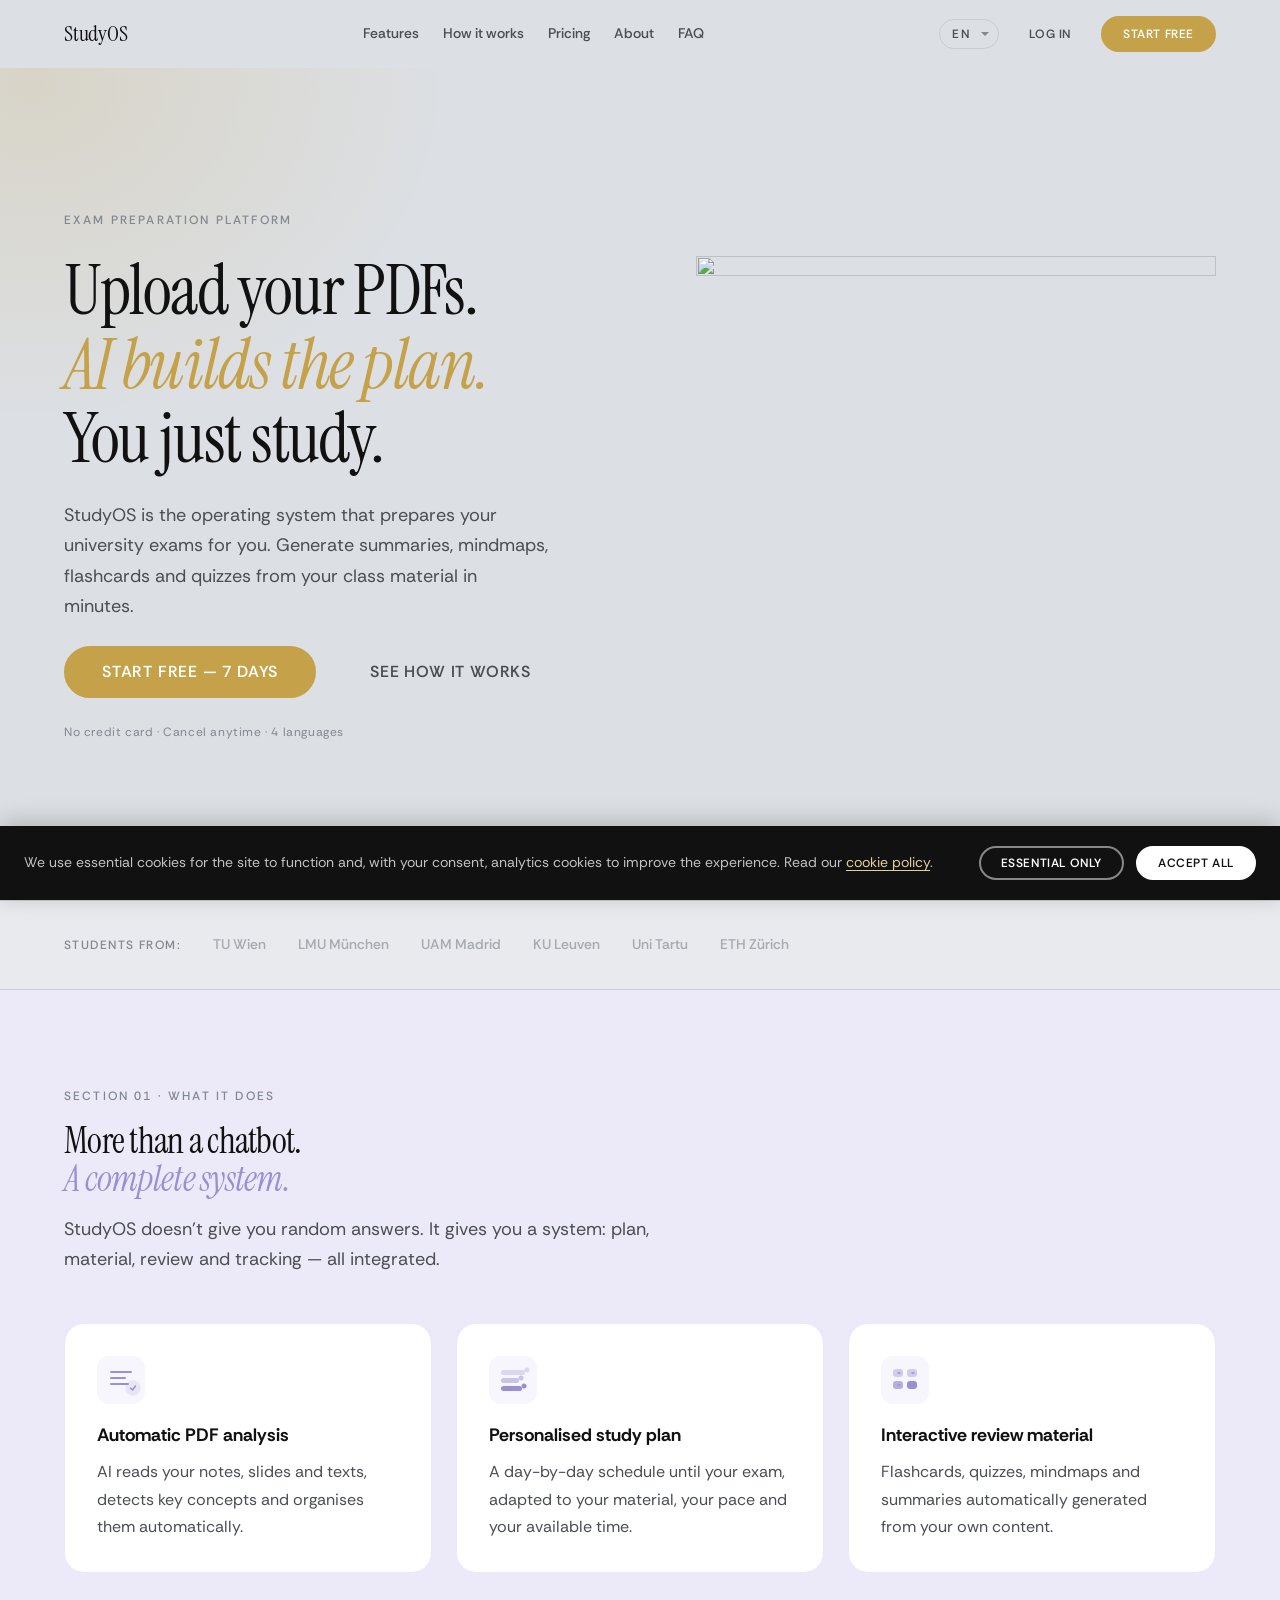
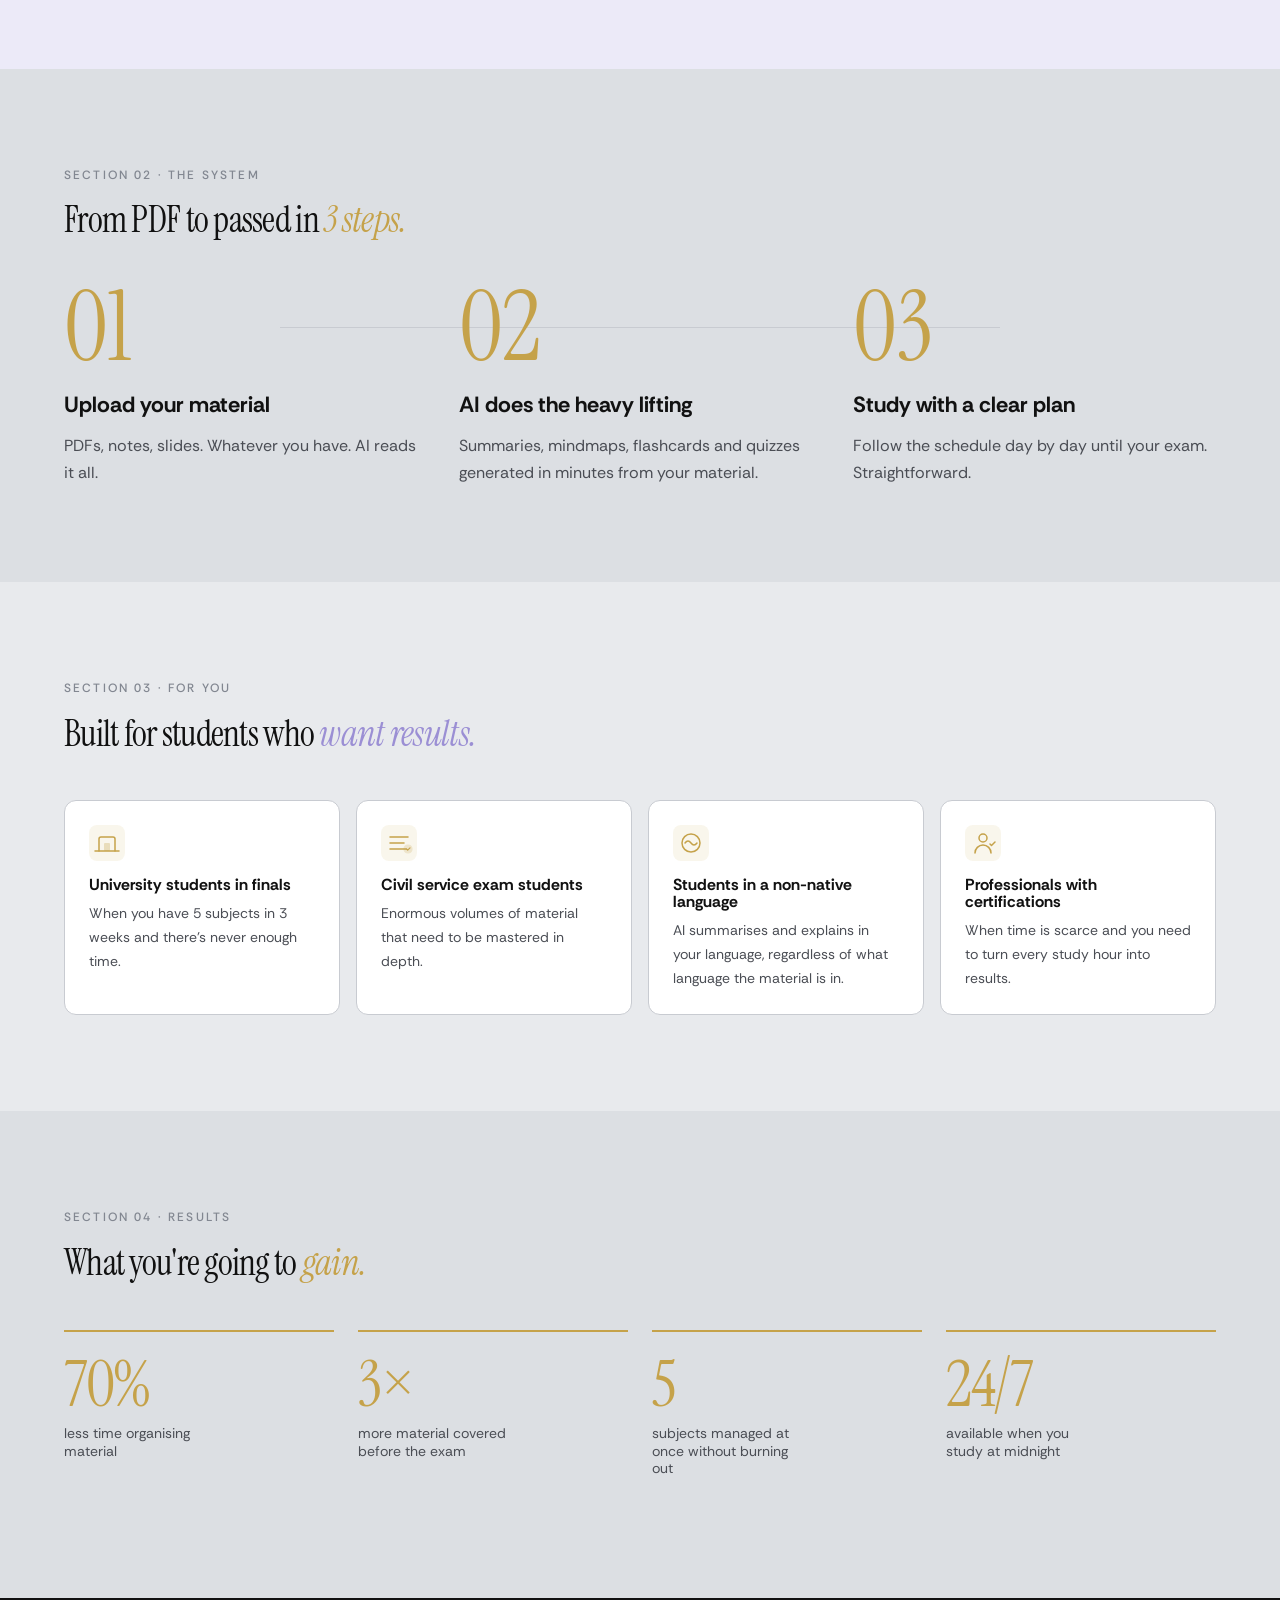
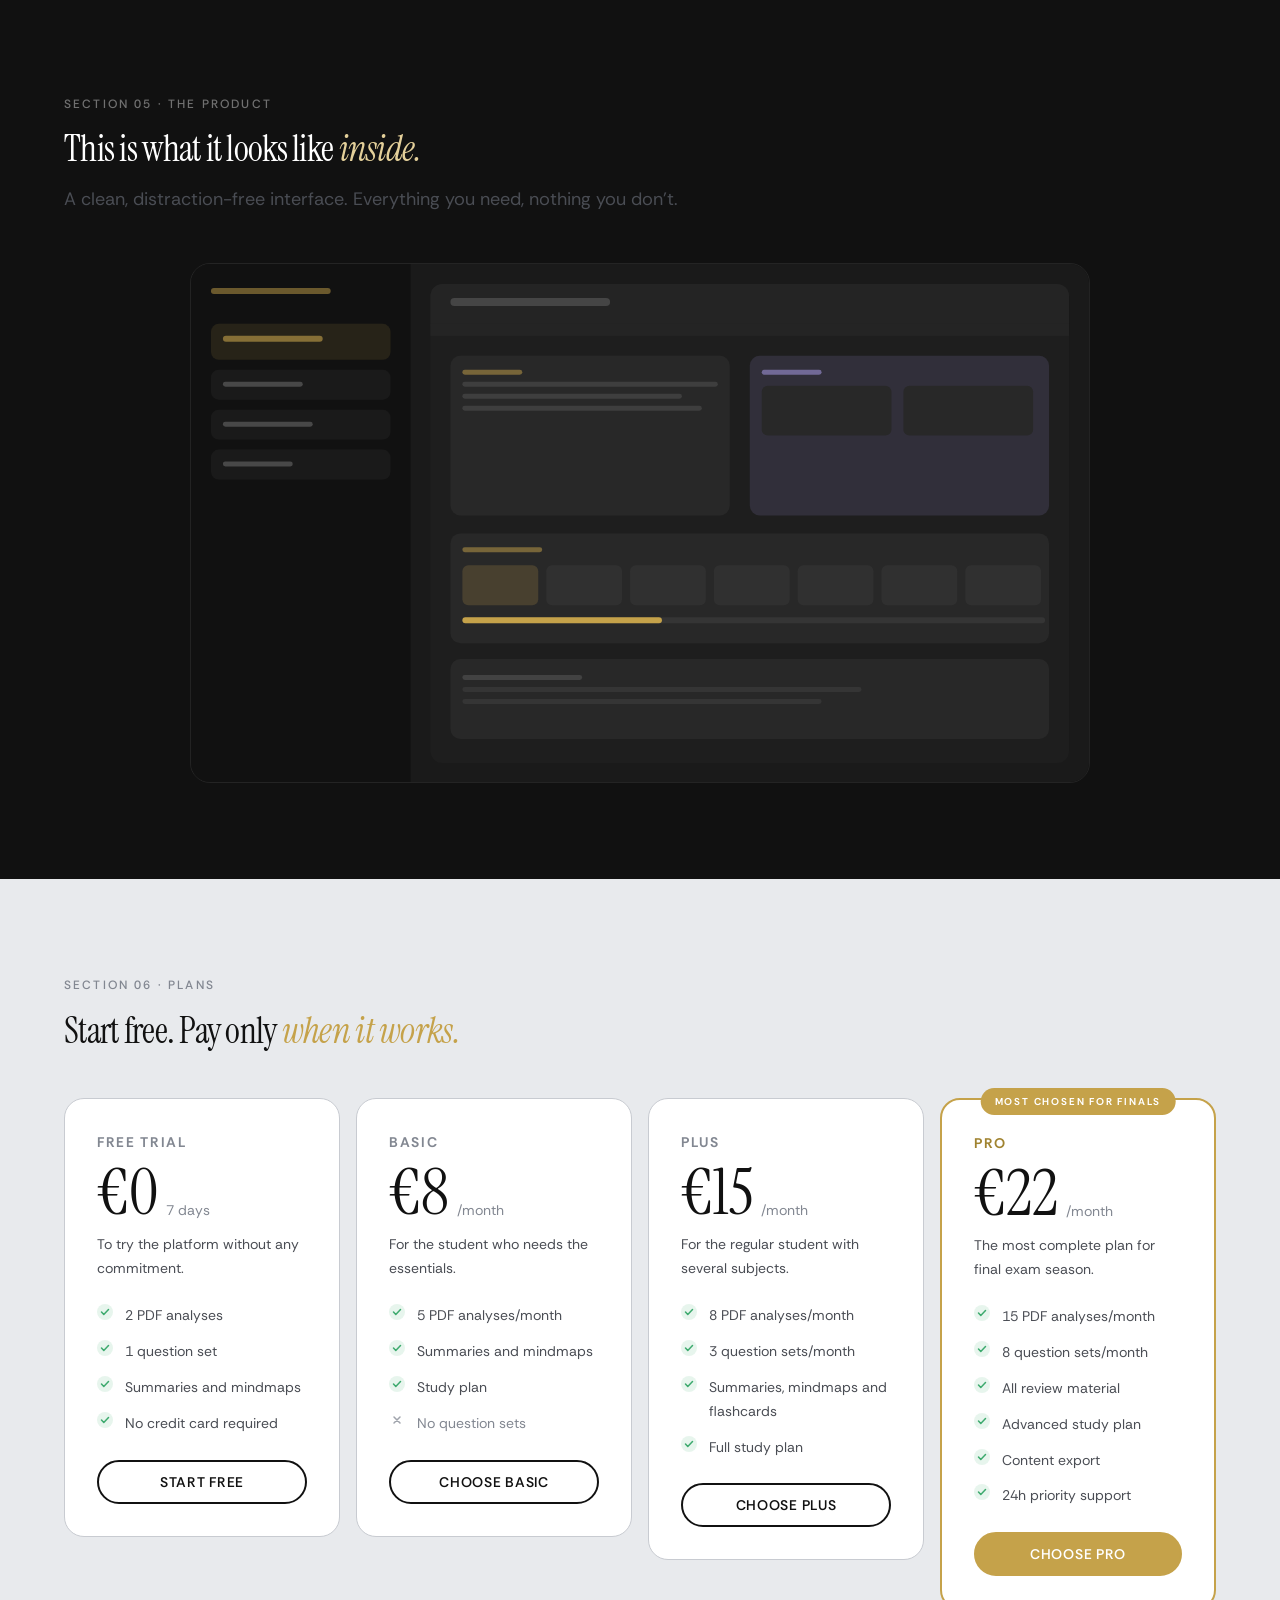
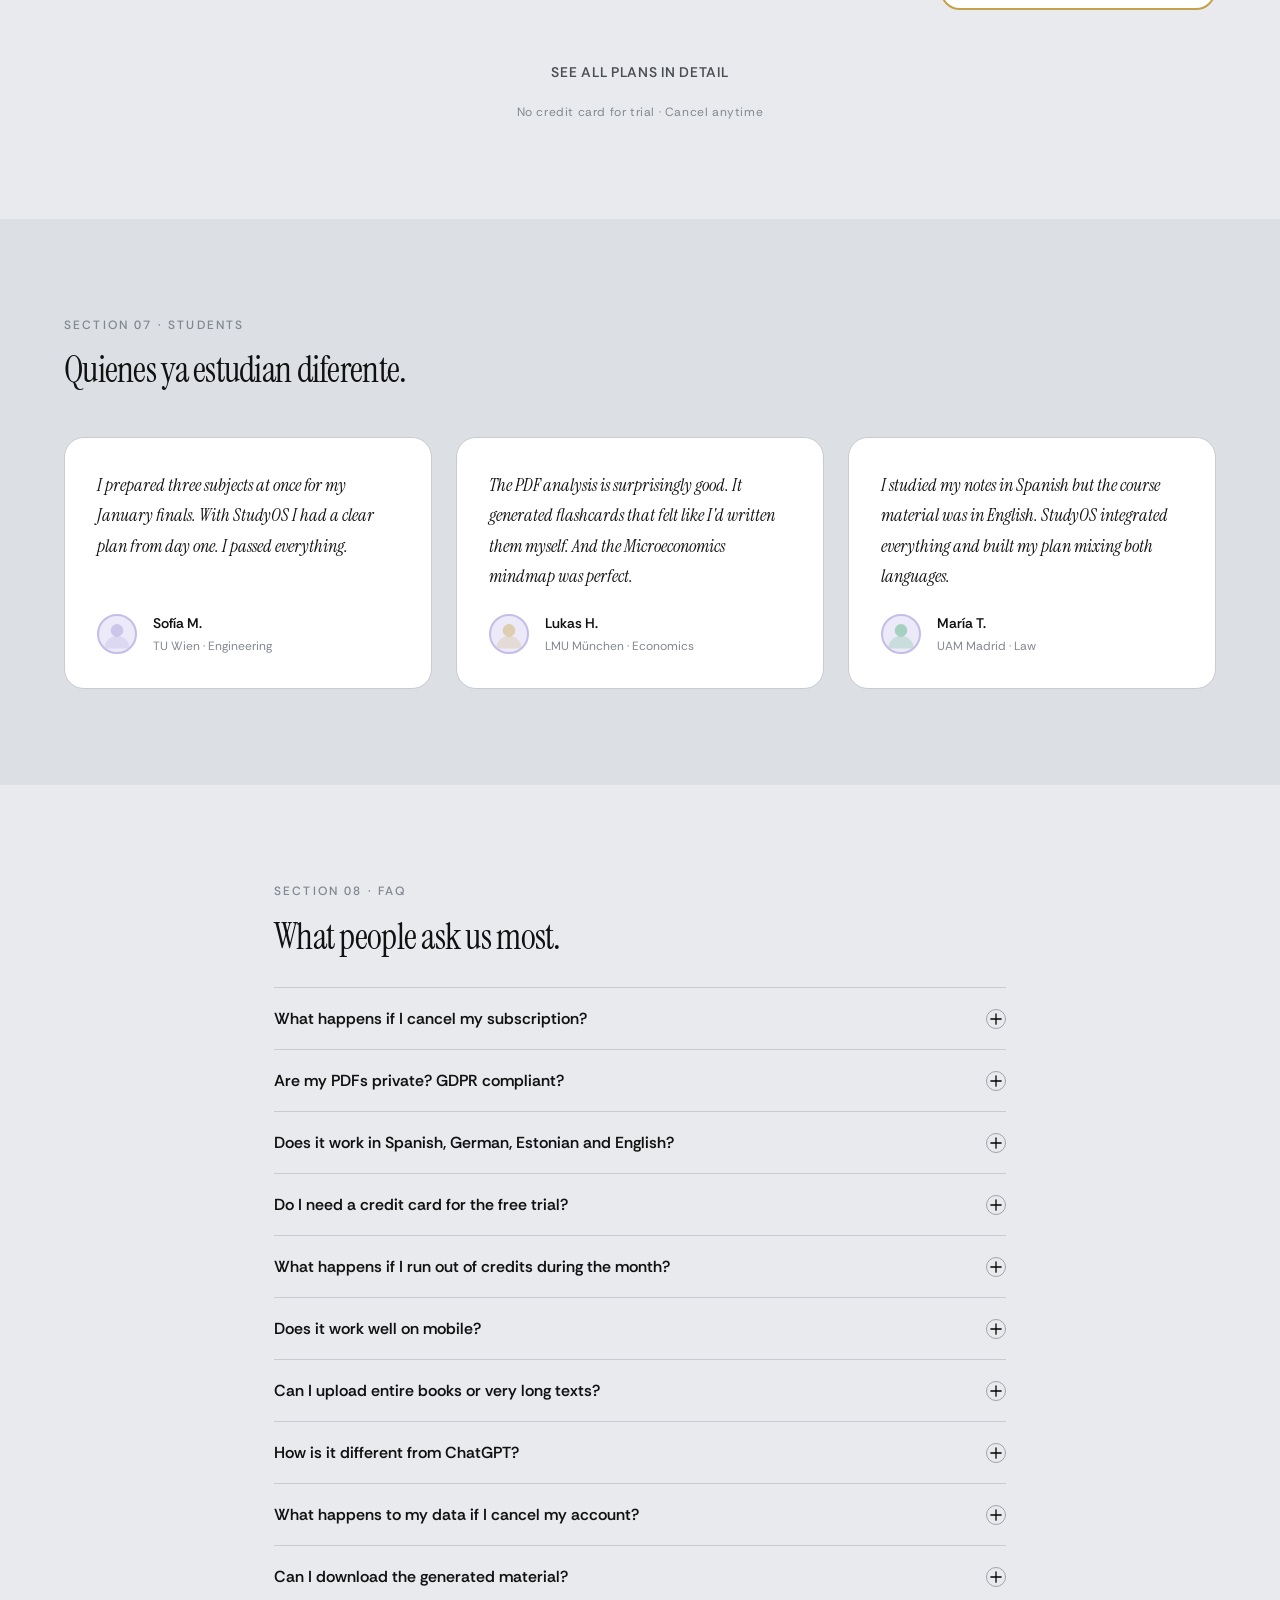
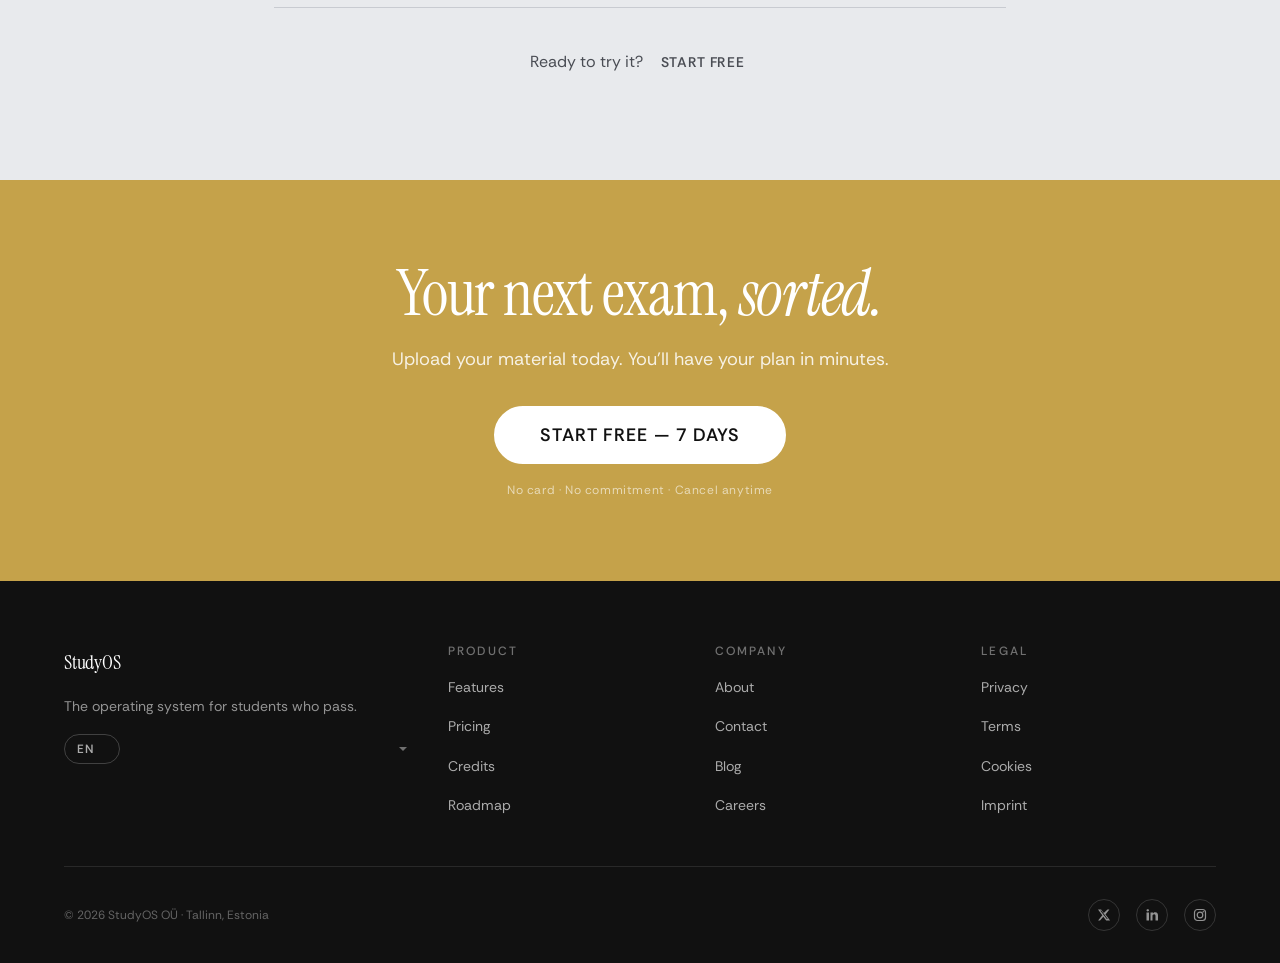
==== index.html @ 8a38c6ed "Initial commit: complete StudyOS landing page Full static landing page with 9 HTML pages, CSS design" ====
<!DOCTYPE html>
<html lang="es">
<head>
  <meta charset="UTF-8">
  <meta name="viewport" content="width=device-width, initial-scale=1.0">
  <title>StudyOS — Tu sistema operativo de estudio</title>
  <meta name="description" content="Subí tus PDFs. La IA arma el plan de estudio. Vos solo estudiás. Preparación de exámenes universitarios con inteligencia artificial.">

  <!-- Open Graph -->
  <meta property="og:type" content="website">
  <meta property="og:title" content="StudyOS — Tu sistema operativo de estudio">
  <meta property="og:description" content="Subí tus PDFs. La IA arma el plan de estudio. Vos solo estudiás.">
  <meta property="og:url" content="https://studyos.app">
  <meta property="og:image" content="https://studyos.app/assets/img/og-home.jpg">

  <!-- Twitter Card -->
  <meta name="twitter:card" content="summary_large_image">
  <meta name="twitter:title" content="StudyOS — Tu sistema operativo de estudio">
  <meta name="twitter:description" content="Subí tus PDFs. La IA arma el plan. Vos solo estudiás.">

  <!-- hreflang -->
  <link rel="alternate" hreflang="es" href="https://studyos.app/">
  <link rel="alternate" hreflang="en" href="https://studyos.app/?lang=en">
  <link rel="alternate" hreflang="de" href="https://studyos.app/?lang=de">
  <link rel="alternate" hreflang="et" href="https://studyos.app/?lang=et">
  <link rel="alternate" hreflang="x-default" href="https://studyos.app/">

  <!-- Favicon -->
  <link rel="icon" type="image/svg+xml" href="/assets/img/favicon.svg">

  <!-- Fonts -->
  <link rel="preconnect" href="https://fonts.googleapis.com">
  <link rel="preconnect" href="https://fonts.gstatic.com" crossorigin>
  <link href="https://fonts.googleapis.com/css2?family=Rethink+Sans:wght@400;500;600;700;800&family=Instrument+Serif:ital,wght@0,400;1,400&display=swap" rel="stylesheet">

  <!-- CSS -->
  <link rel="stylesheet" href="css/tokens.css">
  <link rel="stylesheet" href="css/base.css">
  <link rel="stylesheet" href="css/layout.css">
  <link rel="stylesheet" href="css/components.css">
  <link rel="stylesheet" href="css/sections.css">
  <link rel="stylesheet" href="css/responsive.css">

  <script>window.__STUDYOS_PAGE__ = 'home';</script>
</head>
<body>

<!-- ─── HEADER ──────────────────────────────────────────────── -->
<header class="site-header" role="banner">
  <div class="container">
    <a href="/" class="site-logo" aria-label="StudyOS — Inicio">StudyOS</a>

    <nav class="nav-links" aria-label="Navegación principal">
      <a href="#features"   data-i18n="nav.features">Características</a>
      <a href="#how-it-works" data-i18n="nav.how">Cómo funciona</a>
      <a href="pricing.html" data-i18n="nav.pricing">Precios</a>
      <a href="about.html"  data-i18n="nav.about">Sobre nosotros</a>
      <a href="#faq"        data-i18n="nav.faq">Preguntas</a>
    </nav>

    <div class="nav-actions">
      <div class="lang-selector">
        <select data-lang-selector aria-label="Seleccionar idioma">
          <option value="es">ES</option>
          <option value="en">EN</option>
          <option value="de">DE</option>
          <option value="et">ET</option>
        </select>
      </div>
      <a href="/login" class="btn btn-nav-ghost" data-i18n="nav.login">Iniciar sesión</a>
      <a href="pricing.html#trial" class="btn btn-nav" data-i18n="nav.cta" data-cta-location="nav">Empezar gratis</a>
    </div>

    <button class="nav-hamburger" aria-label="Abrir menú" aria-expanded="false" aria-controls="nav-drawer">
      <span></span><span></span><span></span>
    </button>
  </div>
</header>

<!-- Mobile drawer -->
<div class="nav-drawer" id="nav-drawer" role="dialog" aria-label="Menú de navegación" aria-modal="true">
  <div class="nav-drawer__backdrop"></div>
  <div class="nav-drawer__panel">
    <button class="nav-drawer__close btn" aria-label="Cerrar menú">
      <img src="assets/icons/close.svg" width="16" height="16" alt="">
    </button>
    <nav class="nav-drawer__links">
      <a href="#features"    data-i18n="nav.features">Características</a>
      <a href="#how-it-works" data-i18n="nav.how">Cómo funciona</a>
      <a href="pricing.html" data-i18n="nav.pricing">Precios</a>
      <a href="credits.html" data-i18n="nav.credits">Créditos</a>
      <a href="about.html"   data-i18n="nav.about">Sobre nosotros</a>
      <a href="#faq"         data-i18n="nav.faq">Preguntas</a>
    </nav>
    <div style="display:flex;flex-direction:column;gap:var(--sp-3)">
      <a href="/login" class="btn btn-secondary" data-i18n="nav.login">Iniciar sesión</a>
      <a href="pricing.html#trial" class="btn btn-primary" data-i18n="nav.cta">Empezar gratis</a>
    </div>
    <div class="lang-selector" style="align-self:flex-start">
      <select data-lang-selector aria-label="Seleccionar idioma">
        <option value="es">ES</option>
        <option value="en">EN</option>
        <option value="de">DE</option>
        <option value="et">ET</option>
      </select>
    </div>
  </div>
</div>

<main>

<!-- ─── HERO ─────────────────────────────────────────────────── -->
<section class="hero" aria-labelledby="hero-title">
  <div class="container">
    <div class="hero__content">
      <p class="hero__label label" data-i18n="hero.tagline">PLATAFORMA DE PREPARACIÓN DE EXÁMENES</p>

      <h1 class="hero__title" id="hero-title">
        <span data-i18n="hero.title_1">Subí tus PDFs.</span><br>
        <em data-i18n="hero.title_2_em">La IA arma el plan.</em><br>
        <span data-i18n="hero.title_3">Vos solo estudiás.</span>
      </h1>

      <p class="hero__subtitle" data-i18n="hero.subtitle">
        StudyOS es el sistema operativo que prepara tus exámenes universitarios por vos. Generá resúmenes, mindmaps, flashcards y quizzes desde tu material de clase en minutos.
      </p>

      <div class="hero__actions">
        <a href="pricing.html#trial"
           class="btn btn-primary btn-lg"
           data-i18n="hero.cta_primary"
           data-cta-location="hero"
           data-track="cta_click"
           data-track-props='{"location":"hero_primary"}'>
          Empezar gratis — 7 días
        </a>
        <a href="#how-it-works" class="btn btn-ghost btn-lg" data-i18n="hero.cta_secondary">
          Ver cómo funciona &rarr;
        </a>
      </div>

      <p class="hero__trust trust-text" data-i18n="hero.trust">
        Sin tarjeta de crédito · Cancelás cuando querés · 4 idiomas
      </p>
    </div>

    <div class="hero__illustration" aria-hidden="true">
      <img src="assets/img/hero-illustration.svg" alt="" width="520" height="440" loading="eager">
    </div>
  </div>
</section>

<!-- ─── TRUST BAR ─────────────────────────────────────────────── -->
<div class="trust-bar" aria-label="Universidades con estudiantes en StudyOS">
  <div class="container">
    <span class="trust-bar__label label" data-i18n="trust_bar.label">Estudiantes de:</span>
    <div class="trust-bar__unis">
      <span class="trust-bar__uni">TU Wien</span>
      <span class="trust-bar__uni">LMU München</span>
      <span class="trust-bar__uni">UAM Madrid</span>
      <span class="trust-bar__uni">KU Leuven</span>
      <span class="trust-bar__uni">Uni Tartu</span>
      <span class="trust-bar__uni">ETH Zürich</span>
    </div>
  </div>
</div>

<!-- ─── SECCIÓN 01: FEATURES ──────────────────────────────────── -->
<section class="features-section" id="features" aria-labelledby="features-title">
  <div class="container">
    <div class="section-header">
      <span class="label" data-i18n="features.label">SECCIÓN 01 · QUÉ HACE</span>
      <h2 id="features-title">
        <span data-i18n="features.title">Más que un chatbot.</span><br>
        <em class="font-serif-i" data-i18n="features.title_em">Un sistema completo.</em>
      </h2>
      <p data-i18n="features.subtitle">StudyOS no te da respuestas sueltas. Te da un sistema: plan, material, repaso y seguimiento — todo integrado.</p>
    </div>

    <div class="features-grid">
      <!-- Feature 1 -->
      <div class="feature-card">
        <svg class="feature-card__icon" viewBox="0 0 48 48" fill="none" xmlns="http://www.w3.org/2000/svg" aria-hidden="true">
          <rect width="48" height="48" rx="12" fill="currentColor" opacity="0.08"/>
          <path d="M14 16H34M14 22H28M14 28H31" stroke="currentColor" stroke-width="2" stroke-linecap="round"/>
          <circle cx="36" cy="32" r="7" fill="currentColor" opacity="0.15" stroke="currentColor" stroke-width="1.5"/>
          <path d="M33.5 32L35.5 34L38.5 30" stroke="currentColor" stroke-width="1.5" stroke-linecap="round" stroke-linejoin="round"/>
        </svg>
        <h3 class="feature-card__title" data-i18n="features.f1_title">Análisis automático de PDFs</h3>
        <p data-i18n="features.f1_desc">La IA lee tus apuntes, slides y textos, detecta los conceptos clave y los organiza automáticamente.</p>
      </div>

      <!-- Feature 2 -->
      <div class="feature-card">
        <svg class="feature-card__icon" viewBox="0 0 48 48" fill="none" xmlns="http://www.w3.org/2000/svg" aria-hidden="true">
          <rect width="48" height="48" rx="12" fill="currentColor" opacity="0.08"/>
          <rect x="12" y="14" width="24" height="5" rx="2.5" fill="currentColor" opacity="0.3"/>
          <rect x="12" y="22" width="18" height="5" rx="2.5" fill="currentColor" opacity="0.5"/>
          <rect x="12" y="30" width="21" height="5" rx="2.5" fill="currentColor"/>
          <circle cx="38" cy="14" r="2.5" fill="currentColor" opacity="0.3"/>
          <circle cx="32" cy="22" r="2.5" fill="currentColor" opacity="0.5"/>
          <circle cx="35" cy="30" r="2.5" fill="currentColor"/>
        </svg>
        <h3 class="feature-card__title" data-i18n="features.f2_title">Plan de estudio personalizado</h3>
        <p data-i18n="features.f2_desc">Cronograma día a día hasta el examen, adaptado a tu material, tu ritmo y el tiempo disponible.</p>
      </div>

      <!-- Feature 3 -->
      <div class="feature-card">
        <svg class="feature-card__icon" viewBox="0 0 48 48" fill="none" xmlns="http://www.w3.org/2000/svg" aria-hidden="true">
          <rect width="48" height="48" rx="12" fill="currentColor" opacity="0.08"/>
          <rect x="12" y="13" width="10" height="8" rx="3" fill="currentColor" opacity="0.4"/>
          <rect x="26" y="13" width="10" height="8" rx="3" fill="currentColor" opacity="0.4"/>
          <rect x="12" y="25" width="10" height="8" rx="3" fill="currentColor" opacity="0.7"/>
          <rect x="26" y="25" width="10" height="8" rx="3" fill="currentColor"/>
          <path d="M17 17h2M31 17h2M17 29h2M31 29h2" stroke="currentColor" stroke-width="1.5" stroke-linecap="round"/>
        </svg>
        <h3 class="feature-card__title" data-i18n="features.f3_title">Material de repaso interactivo</h3>
        <p data-i18n="features.f3_desc">Flashcards, quizzes, mindmaps y resúmenes generados automáticamente desde tu propio contenido.</p>
      </div>
    </div>
  </div>
</section>

<!-- ─── SECCIÓN 02: HOW IT WORKS ──────────────────────────────── -->
<section class="how-section" id="how-it-works" aria-labelledby="how-title">
  <div class="container">
    <div class="section-header">
      <span class="label" data-i18n="how.label">SECCIÓN 02 · EL SISTEMA</span>
      <h2 id="how-title">
        <span data-i18n="how.title">De PDF a aprobado en</span>
        <em class="font-serif-i" data-i18n="how.title_em"> 3 pasos.</em>
      </h2>
    </div>

    <div class="how-grid">
      <div class="how-step">
        <span class="how-step__number" aria-hidden="true" data-i18n="how.step1_number">01</span>
        <h3 class="how-step__title" data-i18n="how.step1_title">Subí tu material</h3>
        <p data-i18n="how.step1_desc">PDFs, apuntes, slides. Cualquier cosa que tengas. La IA lee todo.</p>
      </div>
      <div class="how-step">
        <span class="how-step__number" aria-hidden="true" data-i18n="how.step2_number">02</span>
        <h3 class="how-step__title" data-i18n="how.step2_title">La IA hace el trabajo pesado</h3>
        <p data-i18n="how.step2_desc">Resúmenes, mindmaps, flashcards y quizzes generados en minutos desde tu material.</p>
      </div>
      <div class="how-step">
        <span class="how-step__number" aria-hidden="true" data-i18n="how.step3_number">03</span>
        <h3 class="how-step__title" data-i18n="how.step3_title">Estudiá con un plan claro</h3>
        <p data-i18n="how.step3_desc">Seguí el cronograma día a día hasta tu examen. Sin vueltas.</p>
      </div>
    </div>
  </div>
</section>

<!-- ─── SECCIÓN 03: PARA QUIÉN ────────────────────────────────── -->
<section class="forwho-section" aria-labelledby="forwho-title">
  <div class="container">
    <div class="section-header">
      <span class="label" data-i18n="forwho.label">SECCIÓN 03 · PARA VOS</span>
      <h2 id="forwho-title">
        <span data-i18n="forwho.title">Pensado para estudiantes que</span>
        <em class="font-serif-i" data-i18n="forwho.title_em"> quieren resultados.</em>
      </h2>
    </div>

    <div class="forwho-grid">
      <div class="forwho-card">
        <svg class="forwho-card__icon" viewBox="0 0 36 36" fill="none" aria-hidden="true">
          <rect width="36" height="36" rx="8" fill="#C5A24A" opacity="0.1"/>
          <path d="M10 26V14a2 2 0 012-2h12a2 2 0 012 2v12" stroke="#C5A24A" stroke-width="1.5" stroke-linecap="round"/>
          <path d="M6 26h24" stroke="#C5A24A" stroke-width="1.5" stroke-linecap="round"/>
          <rect x="15" y="18" width="6" height="8" rx="1" fill="#C5A24A" opacity="0.3"/>
        </svg>
        <h3 class="forwho-card__title" data-i18n="forwho.p1_title">Universitarios en finales</h3>
        <p data-i18n="forwho.p1_desc">Cuando son 5 materias en 3 semanas y el tiempo no alcanza para nada.</p>
      </div>
      <div class="forwho-card">
        <svg class="forwho-card__icon" viewBox="0 0 36 36" fill="none" aria-hidden="true">
          <rect width="36" height="36" rx="8" fill="#C5A24A" opacity="0.1"/>
          <path d="M9 12h18M9 18h14M9 24h16" stroke="#C5A24A" stroke-width="1.5" stroke-linecap="round"/>
          <circle cx="27" cy="24" r="4" fill="#C5A24A" opacity="0.2" stroke="#C5A24A" stroke-width="1.2"/>
          <path d="M25.5 24l1.2 1.2 2.3-2.3" stroke="#C5A24A" stroke-width="1.2" stroke-linecap="round" stroke-linejoin="round"/>
        </svg>
        <h3 class="forwho-card__title" data-i18n="forwho.p2_title">Estudiantes de oposiciones</h3>
        <p data-i18n="forwho.p2_desc">Volúmenes enormes de material que hay que dominar en profundidad.</p>
      </div>
      <div class="forwho-card">
        <svg class="forwho-card__icon" viewBox="0 0 36 36" fill="none" aria-hidden="true">
          <rect width="36" height="36" rx="8" fill="#C5A24A" opacity="0.1"/>
          <circle cx="18" cy="18" r="9" stroke="#C5A24A" stroke-width="1.5"/>
          <path d="M12 18 Q15 14 18 18 Q21 22 24 18" stroke="#C5A24A" stroke-width="1.5" stroke-linecap="round" fill="none"/>
        </svg>
        <h3 class="forwho-card__title" data-i18n="forwho.p3_title">Estudiantes en idioma no nativo</h3>
        <p data-i18n="forwho.p3_desc">La IA resume y explica en tu idioma, sin importar en qué idioma está el material.</p>
      </div>
      <div class="forwho-card">
        <svg class="forwho-card__icon" viewBox="0 0 36 36" fill="none" aria-hidden="true">
          <rect width="36" height="36" rx="8" fill="#C5A24A" opacity="0.1"/>
          <circle cx="18" cy="13" r="4" stroke="#C5A24A" stroke-width="1.5"/>
          <path d="M10 28c0-4.4 3.6-8 8-8s8 3.6 8 8" stroke="#C5A24A" stroke-width="1.5" stroke-linecap="round"/>
          <path d="M25 19l1.5 1.5L30 17" stroke="#C5A24A" stroke-width="1.5" stroke-linecap="round" stroke-linejoin="round"/>
        </svg>
        <h3 class="forwho-card__title" data-i18n="forwho.p4_title">Profesionales con certificaciones</h3>
        <p data-i18n="forwho.p4_desc">Cuando el tiempo es escaso y necesitás convertir cada hora de estudio en resultado.</p>
      </div>
    </div>
  </div>
</section>

<!-- ─── SECCIÓN 04: OUTCOMES ──────────────────────────────────── -->
<section class="outcomes-section" aria-labelledby="outcomes-title">
  <div class="container">
    <div class="section-header">
      <span class="label" data-i18n="outcomes.label">SECCIÓN 04 · RESULTADOS</span>
      <h2 id="outcomes-title">
        <span data-i18n="outcomes.title">Lo que vas a</span>
        <em class="font-serif-i" data-i18n="outcomes.title_em"> ganar.</em>
      </h2>
    </div>

    <div class="outcomes-grid">
      <div class="outcome-item">
        <span class="outcome-number" data-i18n="outcomes.s1_num">70%</span>
        <p class="outcome-label" data-i18n="outcomes.s1_label">menos tiempo organizando material</p>
      </div>
      <div class="outcome-item">
        <span class="outcome-number" data-i18n="outcomes.s2_num">3×</span>
        <p class="outcome-label" data-i18n="outcomes.s2_label">más material cubierto antes del examen</p>
      </div>
      <div class="outcome-item">
        <span class="outcome-number" data-i18n="outcomes.s3_num">5</span>
        <p class="outcome-label" data-i18n="outcomes.s3_label">materias gestionadas a la vez sin colapsar</p>
      </div>
      <div class="outcome-item">
        <span class="outcome-number" data-i18n="outcomes.s4_num">24/7</span>
        <p class="outcome-label" data-i18n="outcomes.s4_label">disponible cuando estudiás de madrugada</p>
      </div>
    </div>
  </div>
</section>

<!-- ─── SECCIÓN 05: MOCKUP ────────────────────────────────────── -->
<section class="mockup-section" aria-labelledby="mockup-title">
  <div class="container">
    <div class="section-header">
      <span class="label" data-i18n="mockup.label">SECCIÓN 05 · EL PRODUCTO</span>
      <h2 id="mockup-title">
        <span data-i18n="mockup.title">Así se ve</span>
        <em data-i18n="mockup.title_em"> adentro.</em>
      </h2>
      <p data-i18n="mockup.subtitle">Una interfaz limpia y sin distracciones. Todo lo que necesitás, nada de lo que no.</p>
    </div>
    <div class="mockup-container" aria-hidden="true">
      <!-- Mockup app SVG inline simplificado -->
      <svg viewBox="0 0 900 520" fill="none" xmlns="http://www.w3.org/2000/svg">
        <rect width="900" height="520" fill="#1A1A1A"/>
        <!-- Sidebar -->
        <rect width="220" height="520" fill="#111111"/>
        <rect x="20" y="24" width="120" height="6" rx="3" fill="#C5A24A" opacity="0.5"/>
        <rect x="20" y="60" width="180" height="36" rx="8" fill="#C5A24A" opacity="0.12"/>
        <rect x="32" y="72" width="100" height="6" rx="3" fill="#C5A24A" opacity="0.6"/>
        <rect x="20" y="106" width="180" height="30" rx="8" fill="white" opacity="0.04"/>
        <rect x="32" y="118" width="80" height="5" rx="2.5" fill="white" opacity="0.2"/>
        <rect x="20" y="146" width="180" height="30" rx="8" fill="white" opacity="0.04"/>
        <rect x="32" y="158" width="90" height="5" rx="2.5" fill="white" opacity="0.2"/>
        <rect x="20" y="186" width="180" height="30" rx="8" fill="white" opacity="0.04"/>
        <rect x="32" y="198" width="70" height="5" rx="2.5" fill="white" opacity="0.2"/>
        <!-- Main area -->
        <rect x="240" y="20" width="640" height="480" rx="12" fill="#1E1E1E"/>
        <!-- Top bar -->
        <rect x="240" y="20" width="640" height="52" rx="12" fill="#242424"/>
        <rect x="240" y="60" width="640" height="12" fill="#242424"/>
        <rect x="260" y="34" width="160" height="8" rx="4" fill="white" opacity="0.15"/>
        <!-- Cards grid -->
        <rect x="260" y="92" width="280" height="160" rx="10" fill="#282828"/>
        <rect x="272" y="106" width="60" height="5" rx="2.5" fill="#C5A24A" opacity="0.5"/>
        <rect x="272" y="118" width="256" height="5" rx="2.5" fill="white" opacity="0.1"/>
        <rect x="272" y="130" width="220" height="5" rx="2.5" fill="white" opacity="0.1"/>
        <rect x="272" y="142" width="240" height="5" rx="2.5" fill="white" opacity="0.1"/>
        <!-- Flashcard preview -->
        <rect x="560" y="92" width="300" height="160" rx="10" fill="#9B8FD4" opacity="0.15"/>
        <rect x="572" y="106" width="60" height="5" rx="2.5" fill="#9B8FD4" opacity="0.6"/>
        <rect x="572" y="122" width="130" height="50" rx="6" fill="#282828"/>
        <rect x="714" y="122" width="130" height="50" rx="6" fill="#282828"/>
        <!-- Plan -->
        <rect x="260" y="270" width="600" height="110" rx="10" fill="#282828"/>
        <rect x="272" y="284" width="80" height="5" rx="2.5" fill="#C5A24A" opacity="0.5"/>
        <!-- Week grid -->
        <rect x="272" y="302" width="76" height="40" rx="6" fill="#C5A24A" opacity="0.2"/>
        <rect x="356" y="302" width="76" height="40" rx="6" fill="white" opacity="0.04"/>
        <rect x="440" y="302" width="76" height="40" rx="6" fill="white" opacity="0.04"/>
        <rect x="524" y="302" width="76" height="40" rx="6" fill="white" opacity="0.04"/>
        <rect x="608" y="302" width="76" height="40" rx="6" fill="white" opacity="0.04"/>
        <rect x="692" y="302" width="76" height="40" rx="6" fill="white" opacity="0.04"/>
        <rect x="776" y="302" width="76" height="40" rx="6" fill="white" opacity="0.04"/>
        <!-- Progress bar -->
        <rect x="272" y="354" width="584" height="6" rx="3" fill="white" opacity="0.06"/>
        <rect x="272" y="354" width="200" height="6" rx="3" fill="#C5A24A"/>
        <!-- Bottom bar -->
        <rect x="260" y="396" width="600" height="80" rx="10" fill="#282828"/>
        <rect x="272" y="412" width="120" height="5" rx="2.5" fill="white" opacity="0.12"/>
        <rect x="272" y="424" width="400" height="5" rx="2.5" fill="white" opacity="0.06"/>
        <rect x="272" y="436" width="360" height="5" rx="2.5" fill="white" opacity="0.06"/>
      </svg>
    </div>
  </div>
</section>

<!-- ─── SECCIÓN 06: PRICING PREVIEW ──────────────────────────── -->
<section class="pricing-preview-section" id="pricing" aria-labelledby="pricing-preview-title">
  <div class="container">
    <div class="section-header">
      <span class="label" data-i18n="pricing_preview.label">SECCIÓN 06 · PLANES</span>
      <h2 id="pricing-preview-title">
        <span data-i18n="pricing_preview.title">Empezá gratis. Pagá solo</span>
        <em class="font-serif-i" data-i18n="pricing_preview.title_em"> cuando funcione.</em>
      </h2>
    </div>

    <div class="pricing-preview-grid">

      <!-- Trial -->
      <div class="pricing-card">
        <div>
          <p class="pricing-card__name" data-i18n="plans.trial_name">Free Trial</p>
          <div class="pricing-card__price" style="margin-top:var(--sp-3)">
            <span class="pricing-card__amount" data-i18n="plans.trial_price">€0</span>
            <span class="pricing-card__period" data-i18n="plans.trial_period">7 días</span>
          </div>
          <p class="pricing-card__desc" style="margin-top:var(--sp-3)" data-i18n="plans.trial_desc">Para conocer la plataforma sin comprometerte.</p>
        </div>
        <ul class="pricing-card__features">
          <li class="feature-item"><img src="assets/icons/check.svg" width="16" height="16" alt="✓"><span data-i18n="plans.trial_f1">2 análisis de PDF</span></li>
          <li class="feature-item"><img src="assets/icons/check.svg" width="16" height="16" alt="✓"><span data-i18n="plans.trial_f2">1 set de preguntas</span></li>
          <li class="feature-item"><img src="assets/icons/check.svg" width="16" height="16" alt="✓"><span data-i18n="plans.trial_f3">Resúmenes y mindmaps</span></li>
          <li class="feature-item"><img src="assets/icons/check.svg" width="16" height="16" alt="✓"><span data-i18n="plans.trial_f4">Sin tarjeta de crédito</span></li>
        </ul>
        <a href="/signup?trial=true" class="btn btn-secondary" data-i18n="plans.trial_cta" data-action="select-plan" data-plan="trial">Empezar gratis</a>
      </div>

      <!-- Básico -->
      <div class="pricing-card">
        <div>
          <p class="pricing-card__name" data-i18n="plans.basic_name">Básico</p>
          <div class="pricing-card__price" style="margin-top:var(--sp-3)">
            <span class="pricing-card__amount" data-i18n="plans.basic_price" data-price-plan="basic" data-price-display="amount">€8</span>
            <span class="pricing-card__period" data-i18n="plans.basic_period">/mes</span>
          </div>
          <p class="pricing-card__desc" style="margin-top:var(--sp-3)" data-i18n="plans.basic_desc">Para el estudiante que necesita lo esencial.</p>
        </div>
        <ul class="pricing-card__features">
          <li class="feature-item"><img src="assets/icons/check.svg" width="16" height="16" alt="✓"><span data-i18n="plans.basic_f1">5 análisis de PDF/mes</span></li>
          <li class="feature-item"><img src="assets/icons/check.svg" width="16" height="16" alt="✓"><span data-i18n="plans.basic_f2">Resúmenes y mindmaps</span></li>
          <li class="feature-item"><img src="assets/icons/check.svg" width="16" height="16" alt="✓"><span data-i18n="plans.basic_f3">Plan de estudio</span></li>
          <li class="feature-item disabled"><img src="assets/icons/x.svg" width="16" height="16" alt="✗"><span data-i18n="plans.basic_f4">Sin sets de preguntas</span></li>
        </ul>
        <button class="btn btn-secondary" data-i18n="plans.basic_cta" data-action="select-plan" data-plan="basic" data-cycle="monthly">Elegir Básico</button>
      </div>

      <!-- Plus -->
      <div class="pricing-card">
        <div>
          <p class="pricing-card__name" data-i18n="plans.plus_name">Plus</p>
          <div class="pricing-card__price" style="margin-top:var(--sp-3)">
            <span class="pricing-card__amount" data-i18n="plans.plus_price" data-price-plan="plus" data-price-display="amount">€15</span>
            <span class="pricing-card__period" data-i18n="plans.plus_period">/mes</span>
          </div>
          <p class="pricing-card__desc" style="margin-top:var(--sp-3)" data-i18n="plans.plus_desc">Para el estudiante regular con varias materias.</p>
        </div>
        <ul class="pricing-card__features">
          <li class="feature-item"><img src="assets/icons/check.svg" width="16" height="16" alt="✓"><span data-i18n="plans.plus_f1">8 análisis de PDF/mes</span></li>
          <li class="feature-item"><img src="assets/icons/check.svg" width="16" height="16" alt="✓"><span data-i18n="plans.plus_f2">3 sets de preguntas/mes</span></li>
          <li class="feature-item"><img src="assets/icons/check.svg" width="16" height="16" alt="✓"><span data-i18n="plans.plus_f3">Resúmenes, mindmaps y flashcards</span></li>
          <li class="feature-item"><img src="assets/icons/check.svg" width="16" height="16" alt="✓"><span data-i18n="plans.plus_f4">Plan de estudio completo</span></li>
        </ul>
        <button class="btn btn-secondary" data-i18n="plans.plus_cta" data-action="select-plan" data-plan="plus" data-cycle="monthly">Elegir Plus</button>
      </div>

      <!-- Pro ⭐ -->
      <div class="pricing-card pricing-card--featured">
        <span class="featured-badge" data-i18n="plans.pro_badge">MÁS ELEGIDO PARA FINALES</span>
        <div>
          <p class="pricing-card__name" data-i18n="plans.pro_name">Pro</p>
          <div class="pricing-card__price" style="margin-top:var(--sp-3)">
            <span class="pricing-card__amount" data-i18n="plans.pro_price" data-price-plan="pro" data-price-display="amount">€22</span>
            <span class="pricing-card__period" data-i18n="plans.pro_period">/mes</span>
          </div>
          <p class="pricing-card__desc" style="margin-top:var(--sp-3)" data-i18n="plans.pro_desc">El más completo para época de exámenes finales.</p>
        </div>
        <ul class="pricing-card__features">
          <li class="feature-item"><img src="assets/icons/check.svg" width="16" height="16" alt="✓"><span data-i18n="plans.pro_f1">15 análisis de PDF/mes</span></li>
          <li class="feature-item"><img src="assets/icons/check.svg" width="16" height="16" alt="✓"><span data-i18n="plans.pro_f2">8 sets de preguntas/mes</span></li>
          <li class="feature-item"><img src="assets/icons/check.svg" width="16" height="16" alt="✓"><span data-i18n="plans.pro_f3">Todo el material de repaso</span></li>
          <li class="feature-item"><img src="assets/icons/check.svg" width="16" height="16" alt="✓"><span data-i18n="plans.pro_f4">Plan de estudio avanzado</span></li>
          <li class="feature-item"><img src="assets/icons/check.svg" width="16" height="16" alt="✓"><span data-i18n="plans.pro_f5">Exportación de contenido</span></li>
          <li class="feature-item"><img src="assets/icons/check.svg" width="16" height="16" alt="✓"><span data-i18n="plans.pro_f6">Soporte prioritario 24h</span></li>
        </ul>
        <button class="btn btn-primary" data-i18n="plans.pro_cta" data-action="select-plan" data-plan="pro" data-cycle="monthly" data-cta-location="pricing_preview">Elegir Pro</button>
      </div>
    </div>

    <div class="pricing-preview-cta">
      <a href="pricing.html" class="btn btn-ghost" data-i18n="pricing_preview.see_all">
        Ver todos los planes en detalle &rarr;
      </a>
      <p class="trust-text" data-i18n="pricing_preview.trust">Sin tarjeta para el período de prueba · Cancelás cuando querés</p>
    </div>
  </div>
</section>

<!-- ─── SECCIÓN 07: TESTIMONIOS ───────────────────────────────── -->
<section class="testimonials-section" aria-labelledby="testimonials-title">
  <div class="container">
    <div class="section-header">
      <span class="label" data-i18n="testimonials.label">SECCIÓN 07 · ESTUDIANTES</span>
      <h2 id="testimonials-title" style="font-family:var(--font-serif);font-weight:400">Quienes ya estudian diferente.</h2>
    </div>

    <div class="testimonials-grid">
      <div class="testimonial-card">
        <p class="testimonial-quote" data-i18n="testimonials.t1_quote">"Preparé tres materias a la vez para mis finales de enero. Con StudyOS tuve un plan claro desde el primer día. Aprobé todo."</p>
        <div class="testimonial-author">
          <div class="testimonial-avatar" aria-hidden="true">
            <svg viewBox="0 0 40 40" fill="none" xmlns="http://www.w3.org/2000/svg">
              <circle cx="20" cy="16" r="7" fill="#9B8FD4" opacity="0.4"/>
              <path d="M6 36c0-7.7 6.3-14 14-14s14 6.3 14 14" fill="#9B8FD4" opacity="0.2"/>
            </svg>
          </div>
          <div>
            <p class="testimonial-name" data-i18n="testimonials.t1_name">Sofía M.</p>
            <p class="testimonial-uni" data-i18n="testimonials.t1_uni">TU Wien · Ingeniería</p>
          </div>
        </div>
      </div>

      <div class="testimonial-card">
        <p class="testimonial-quote" data-i18n="testimonials.t2_quote">"El análisis de PDF es sorprendentemente bueno. Me generó flashcards que parecían escritas por mí. Y el mindmap de Microeconomía fue perfecto."</p>
        <div class="testimonial-author">
          <div class="testimonial-avatar" aria-hidden="true">
            <svg viewBox="0 0 40 40" fill="none" xmlns="http://www.w3.org/2000/svg">
              <circle cx="20" cy="16" r="7" fill="#C5A24A" opacity="0.4"/>
              <path d="M6 36c0-7.7 6.3-14 14-14s14 6.3 14 14" fill="#C5A24A" opacity="0.2"/>
            </svg>
          </div>
          <div>
            <p class="testimonial-name" data-i18n="testimonials.t2_name">Lukas H.</p>
            <p class="testimonial-uni" data-i18n="testimonials.t2_uni">LMU München · Economía</p>
          </div>
        </div>
      </div>

      <div class="testimonial-card">
        <p class="testimonial-quote" data-i18n="testimonials.t3_quote">"Estudié mis apuntes en español pero el material de la carrera estaba en inglés. StudyOS los integró todo y me armó el plan mezclando los dos idiomas."</p>
        <div class="testimonial-author">
          <div class="testimonial-avatar" aria-hidden="true">
            <svg viewBox="0 0 40 40" fill="none" xmlns="http://www.w3.org/2000/svg">
              <circle cx="20" cy="16" r="7" fill="#3DAA6E" opacity="0.4"/>
              <path d="M6 36c0-7.7 6.3-14 14-14s14 6.3 14 14" fill="#3DAA6E" opacity="0.2"/>
            </svg>
          </div>
          <div>
            <p class="testimonial-name" data-i18n="testimonials.t3_name">María T.</p>
            <p class="testimonial-uni" data-i18n="testimonials.t3_uni">UAM Madrid · Derecho</p>
          </div>
        </div>
      </div>
    </div>
  </div>
</section>

<!-- ─── SECCIÓN 08: FAQ ───────────────────────────────────────── -->
<section class="faq-section" id="faq" aria-labelledby="faq-title">
  <div class="container">
    <div class="section-header">
      <span class="label" data-i18n="faq.label">SECCIÓN 08 · PREGUNTAS</span>
      <h2 id="faq-title" style="font-family:var(--font-serif);font-weight:400" data-i18n="faq.title">Lo que más nos preguntan.</h2>
    </div>

    <div class="faq-list" role="list">

      <div class="faq-item" role="listitem">
        <button class="faq-question" aria-expanded="false">
          <span data-i18n="faq.q1">¿Qué pasa si cancelo mi suscripción?</span>
          <span class="faq-icon" aria-hidden="true"><img src="assets/icons/plus.svg" width="12" height="12" alt=""></span>
        </button>
        <div class="faq-answer" role="region"><div class="faq-answer__inner" data-i18n="faq.a1">Podés cancelar en cualquier momento desde tu panel. Tu cuenta se mantiene activa hasta el final del período ya pagado. No hay cargos adicionales ni penalidades.</div></div>
      </div>

      <div class="faq-item" role="listitem">
        <button class="faq-question" aria-expanded="false">
          <span data-i18n="faq.q2">¿Mis PDFs son privados? ¿Cumplen con el GDPR?</span>
          <span class="faq-icon" aria-hidden="true"><img src="assets/icons/plus.svg" width="12" height="12" alt=""></span>
        </button>
        <div class="faq-answer" role="region"><div class="faq-answer__inner" data-i18n="faq.a2">Sí. Tus archivos se procesan en servidores europeos y no se usan para entrenar ningún modelo de IA. Cumplimos con el GDPR.</div></div>
      </div>

      <div class="faq-item" role="listitem">
        <button class="faq-question" aria-expanded="false">
          <span data-i18n="faq.q3">¿Funciona en español, alemán, estonio e inglés?</span>
          <span class="faq-icon" aria-hidden="true"><img src="assets/icons/plus.svg" width="12" height="12" alt=""></span>
        </button>
        <div class="faq-answer" role="region"><div class="faq-answer__inner" data-i18n="faq.a3">Sí. StudyOS soporta esos cuatro idiomas tanto para la interfaz como para el análisis de contenido.</div></div>
      </div>

      <div class="faq-item" role="listitem">
        <button class="faq-question" aria-expanded="false">
          <span data-i18n="faq.q4">¿Necesito tarjeta de crédito para la prueba gratuita?</span>
          <span class="faq-icon" aria-hidden="true"><img src="assets/icons/plus.svg" width="12" height="12" alt=""></span>
        </button>
        <div class="faq-answer" role="region"><div class="faq-answer__inner" data-i18n="faq.a4">No. Los 7 días de prueba son completamente gratuitos y sin necesidad de ingresar datos de pago.</div></div>
      </div>

      <div class="faq-item" role="listitem">
        <button class="faq-question" aria-expanded="false">
          <span data-i18n="faq.q5">¿Qué pasa si me quedo sin créditos durante el mes?</span>
          <span class="faq-icon" aria-hidden="true"><img src="assets/icons/plus.svg" width="12" height="12" alt=""></span>
        </button>
        <div class="faq-answer" role="region"><div class="faq-answer__inner" data-i18n="faq.a5">Podés comprar créditos extra en cualquier momento. Los créditos no expiran y se suman a los del plan.</div></div>
      </div>

      <div class="faq-item" role="listitem">
        <button class="faq-question" aria-expanded="false">
          <span data-i18n="faq.q6">¿Funciona bien en el móvil?</span>
          <span class="faq-icon" aria-hidden="true"><img src="assets/icons/plus.svg" width="12" height="12" alt=""></span>
        </button>
        <div class="faq-answer" role="region"><div class="faq-answer__inner" data-i18n="faq.a6">Sí. La interfaz es completamente responsive. Podés estudiar desde el teléfono sin problemas.</div></div>
      </div>

      <div class="faq-item" role="listitem">
        <button class="faq-question" aria-expanded="false">
          <span data-i18n="faq.q7">¿Puedo subir libros enteros o textos muy largos?</span>
          <span class="faq-icon" aria-hidden="true"><img src="assets/icons/plus.svg" width="12" height="12" alt=""></span>
        </button>
        <div class="faq-answer" role="region"><div class="faq-answer__inner" data-i18n="faq.a7">Sí, dentro de los límites razonables. PDFs de hasta 300 páginas se procesan sin problema.</div></div>
      </div>

      <div class="faq-item" role="listitem">
        <button class="faq-question" aria-expanded="false">
          <span data-i18n="faq.q8">¿En qué se diferencia de ChatGPT?</span>
          <span class="faq-icon" aria-hidden="true"><img src="assets/icons/plus.svg" width="12" height="12" alt=""></span>
        </button>
        <div class="faq-answer" role="region"><div class="faq-answer__inner" data-i18n="faq.a8">ChatGPT es un chat general. StudyOS es un sistema estructurado con plan personalizado, material de repaso ordenado y seguimiento.</div></div>
      </div>

      <div class="faq-item" role="listitem">
        <button class="faq-question" aria-expanded="false">
          <span data-i18n="faq.q9">¿Qué pasa con mis datos si cancelo la cuenta?</span>
          <span class="faq-icon" aria-hidden="true"><img src="assets/icons/plus.svg" width="12" height="12" alt=""></span>
        </button>
        <div class="faq-answer" role="region"><div class="faq-answer__inner" data-i18n="faq.a9">Tenés 30 días para exportar todo tu contenido antes de que se elimine definitivamente.</div></div>
      </div>

      <div class="faq-item" role="listitem">
        <button class="faq-question" aria-expanded="false">
          <span data-i18n="faq.q10">¿Puedo descargar el material generado?</span>
          <span class="faq-icon" aria-hidden="true"><img src="assets/icons/plus.svg" width="12" height="12" alt=""></span>
        </button>
        <div class="faq-answer" role="region"><div class="faq-answer__inner" data-i18n="faq.a10">Sí. Los planes Pro y Plus incluyen exportación en PDF.</div></div>
      </div>
    </div>

    <p style="margin-top:var(--sp-8);text-align:center">
      <span data-i18n="faq.micro_cta">¿Listo para probar?</span>
      <a href="pricing.html#trial" class="btn-ghost btn" style="margin-left:var(--sp-2)" data-i18n="faq.micro_link">Empezar gratis</a>
    </p>
  </div>
</section>

<!-- ─── CTA FINAL ─────────────────────────────────────────────── -->
<section class="cta-band" aria-labelledby="cta-final-title">
  <div class="container" style="text-align:center;max-width:680px">
    <h2 id="cta-final-title">
      <span data-i18n="cta_final.title">Tu próximo examen,</span>
      <em data-i18n="cta_final.title_em"> resuelto.</em>
    </h2>
    <p data-i18n="cta_final.subtitle">Subí tu material hoy. En minutos tenés el plan.</p>
    <a href="pricing.html#trial"
       class="btn btn-white btn-xl"
       data-i18n="cta_final.cta"
       data-cta-location="cta_band"
       data-track="cta_click"
       data-track-props='{"location":"cta_band"}'>
      Empezar gratis — 7 días
    </a>
    <span class="trust-text" data-i18n="cta_final.trust">Sin tarjeta · Sin compromiso · Cancelás cuando querés</span>
  </div>
</section>

</main>

<!-- ─── FOOTER ────────────────────────────────────────────────── -->
<footer class="site-footer" role="contentinfo">
  <div class="container">
    <div class="footer-grid">
      <div class="footer-brand">
        <a href="/" class="site-logo">StudyOS</a>
        <p data-i18n="footer.tagline">El sistema operativo de los que van a aprobar.</p>
        <div class="footer-lang" style="margin-top:var(--sp-4)">
          <select data-lang-selector aria-label="Seleccionar idioma">
            <option value="es">ES</option>
            <option value="en">EN</option>
            <option value="de">DE</option>
            <option value="et">ET</option>
          </select>
        </div>
      </div>

      <div class="footer-col">
        <h4 data-i18n="footer.col_product">Producto</h4>
        <ul>
          <li><a href="#features" data-i18n="footer.features">Características</a></li>
          <li><a href="pricing.html" data-i18n="footer.pricing">Precios</a></li>
          <li><a href="credits.html" data-i18n="footer.credits">Créditos</a></li>
          <li><a href="#" data-i18n="footer.roadmap">Roadmap</a></li>
        </ul>
      </div>

      <div class="footer-col">
        <h4 data-i18n="footer.col_company">Empresa</h4>
        <ul>
          <li><a href="about.html" data-i18n="footer.about">Sobre nosotros</a></li>
          <li><a href="contact.html" data-i18n="footer.contact">Contacto</a></li>
          <li><a href="#" data-i18n="footer.blog">Blog</a></li>
          <li><a href="#" data-i18n="footer.careers">Carreras</a></li>
        </ul>
      </div>

      <div class="footer-col">
        <h4 data-i18n="footer.col_legal">Legal</h4>
        <ul>
          <li><a href="privacy.html" data-i18n="footer.privacy">Privacidad</a></li>
          <li><a href="terms.html" data-i18n="footer.terms">Términos</a></li>
          <li><a href="cookies.html" data-i18n="footer.cookies">Cookies</a></li>
          <li><a href="imprint.html" data-i18n="footer.imprint">Impressum</a></li>
        </ul>
      </div>
    </div>

    <div class="footer-bottom">
      <p class="footer-copy" data-i18n="footer.copy">© 2026 StudyOS OÜ · Tallinn, Estonia</p>
      <div class="footer-socials">
        <a href="#" aria-label="Twitter/X de StudyOS">
          <svg width="14" height="14" viewBox="0 0 14 14" fill="currentColor" aria-hidden="true"><path d="M10.5 1.5h1.9L8.5 6.4l4.6 6.1H9.2L6.3 8.7 3 12.5H1.1l4.2-5.2L1 1.5h3.1l2.7 3.5L10.5 1.5zm-.7 9.6h1L4.3 2.5H3.2l6.6 8.6z"/></svg>
        </a>
        <a href="#" aria-label="LinkedIn de StudyOS">
          <svg width="14" height="14" viewBox="0 0 14 14" fill="currentColor" aria-hidden="true"><path d="M1.5 4.5H4V12.5H1.5V4.5zM2.75 3.5C1.95 3.5 1.5 3 1.5 2.3S1.95 1.2 2.75 1.2s1.25.45 1.25 1.1S3.55 3.5 2.75 3.5zM5.5 4.5H8v1.1c.4-.75 1.3-1.3 2.3-1.3 2 0 2.7 1.3 2.7 3.2v5H10.5V8c0-1-.35-1.7-1.3-1.7-1.05 0-1.7.75-1.7 1.7v4.5H5.5V4.5z"/></svg>
        </a>
        <a href="#" aria-label="Instagram de StudyOS">
          <svg width="14" height="14" viewBox="0 0 14 14" fill="none" aria-hidden="true">
            <rect x="1.5" y="1.5" width="11" height="11" rx="3" stroke="currentColor" stroke-width="1.2"/>
            <circle cx="7" cy="7" r="2.8" stroke="currentColor" stroke-width="1.2"/>
            <circle cx="10.3" cy="3.7" r="0.7" fill="currentColor"/>
          </svg>
        </a>
      </div>
    </div>
  </div>
</footer>

<!-- ─── COOKIE BANNER ─────────────────────────────────────────── -->
<div class="cookie-banner" role="dialog" aria-label="Consentimiento de cookies" aria-live="polite">
  <p>
    <span data-i18n="cookie_banner.text">Usamos cookies esenciales para el funcionamiento del sitio y, con tu consentimiento, cookies de analítica para mejorar la experiencia. Leé nuestra</span>
    <a href="cookies.html" data-i18n="cookie_banner.link"> política de cookies</a>.
  </p>
  <div class="cookie-banner__actions">
    <button class="btn btn-outline-light btn-sm" data-action="cookie-reject" data-i18n="cookie_banner.reject">Solo esenciales</button>
    <button class="btn btn-white btn-sm"         data-action="cookie-accept" data-i18n="cookie_banner.accept">Aceptar todo</button>
  </div>
</div>

<!-- Modal "próximamente" para Stripe no configurado -->
<div class="modal-overlay" id="soon-modal" role="dialog" aria-modal="true" aria-labelledby="soon-modal-title">
  <div class="modal">
    <h3 id="soon-modal-title" style="font-family:var(--font-serif);font-weight:400;font-size:1.5rem;margin-bottom:var(--sp-4)">Próximamente</h3>
    <p style="color:var(--text-2);margin-bottom:var(--sp-6)">Los pagos estarán disponibles muy pronto. Mientras tanto, podés probar la plataforma gratis.</p>
    <div style="display:flex;gap:var(--sp-3);justify-content:center">
      <a href="/signup?trial=true" class="btn btn-primary">Probar gratis</a>
      <button class="btn btn-secondary" data-action="close-modal">Cerrar</button>
    </div>
  </div>
</div>

<!-- JS — en este orden -->
<script src="js/i18n.js"></script>
<script src="js/nav.js"></script>
<script src="js/faq.js"></script>
<script src="js/stripe.js"></script>
<script src="js/analytics.js"></script>
<script src="js/pricing.js"></script>
<script src="js/main.js"></script>

</body>
</html>
---- css/tokens.css ----
/* tokens.css — Design tokens: paleta, tipografía, spacing, radios, sombras
 * Inspiración visual: Ride Out Amsterdam (rideout.amsterdam)
 * Mood: premium editorial, cool silver base, gold accent, lavender service accent
 */

:root {

  /* ─── BACKGROUNDS ──────────────────────────────────────────── */
  --bg:          #DCDFE3;   /* Fondo principal — gris plata frío */
  --bg-alt:      #E8EAED;   /* Variante ligeramente más clara */
  --surface:     #F2F3F5;   /* Superficies / cards sobre --bg */
  --surface-2:   #FFFFFF;   /* Cards elevadas, modales */
  --dark:        #111111;   /* Fondos oscuros (nav mobile, CTA band) */
  --white:       #FFFFFF;

  /* ─── ACCENT CÁLIDO — CTA principal (dorado/champagne) ───── */
  --accent:        #C5A24A;   /* Color CTA, botones primarios */
  --accent-light:  #E4D09A;   /* Fondos suaves, highlights */
  --accent-strong: #A08330;   /* Hover, énfasis */
  --accent-bg:     #F5EDD6;   /* Fondo muy suave para secciones accent */

  /* ─── ACCENT FRÍO — Secciones de features (lavanda) ────────── */
  --lavender:        #9B8FD4;
  --lavender-light:  #C4BDE8;
  --lavender-strong: #7A6DBF;
  --lavender-bg:     #ECEAF8;   /* Fondo sección features / servicio */

  /* ─── BORDERS ──────────────────────────────────────────────── */
  --border:        #C8CBD1;   /* Borde sutil */
  --border-strong: #A0A4AC;   /* Borde marcado */

  /* ─── TEXT ─────────────────────────────────────────────────── */
  --text:   #111111;   /* Texto principal — near-black */
  --text-2: #4A4D54;   /* Texto secundario */
  --text-3: #828791;   /* Texto terciario, labels, placeholders */

  /* ─── FUNCTIONAL ─────────────────────────────────────────── */
  --success: #3DAA6E;
  --warning: #E8A020;
  --danger:  #D44F4F;
  --info:    #4A8FCC;

  /* ─── TIPOGRAFÍA ─────────────────────────────────────────── */
  --font-sans:  'Rethink Sans', system-ui, -apple-system, sans-serif;
  --font-serif: 'Instrument Serif', Georgia, serif;

  /* Type scale */
  --fs-xs:   12px;
  --fs-sm:   14px;
  --fs-base: 16px;
  --fs-lg:   18px;
  --fs-xl:   22px;
  --fs-2xl:  28px;
  --fs-3xl:  36px;
  --fs-4xl:  48px;
  --fs-5xl:  64px;
  --fs-6xl:  80px;
  --fs-7xl:  96px;

  /* Line heights */
  --lh-tight:   1.05;
  --lh-snug:    1.25;
  --lh-normal:  1.5;
  --lh-relaxed: 1.7;

  /* Letter spacing */
  --ls-tight:  -0.02em;
  --ls-normal:  0;
  --ls-wide:    0.05em;
  --ls-wider:   0.12em;
  --ls-widest:  0.18em;

  /* ─── SPACING ────────────────────────────────────────────── */
  --sp-1:   4px;
  --sp-2:   8px;
  --sp-3:  12px;
  --sp-4:  16px;
  --sp-5:  20px;
  --sp-6:  24px;
  --sp-8:  32px;
  --sp-10: 40px;
  --sp-12: 48px;
  --sp-16: 64px;
  --sp-20: 80px;
  --sp-24: 96px;
  --sp-32: 128px;

  /* ─── BORDER RADIUS ──────────────────────────────────────── */
  --r-sm:   4px;
  --r-md:   8px;
  --r-lg:  12px;
  --r-xl:  20px;
  --r-pill: 999px;

  /* ─── SHADOWS ────────────────────────────────────────────── */
  --shadow-sm: 0 1px 3px rgba(0,0,0,0.06), 0 1px 2px rgba(0,0,0,0.04);
  --shadow-md: 0 4px 16px rgba(0,0,0,0.08), 0 2px 6px rgba(0,0,0,0.04);
  --shadow-lg: 0 12px 40px rgba(0,0,0,0.10), 0 4px 12px rgba(0,0,0,0.06);

  /* ─── TRANSITIONS ────────────────────────────────────────── */
  --ease:      cubic-bezier(0.25, 0.46, 0.45, 0.94);
  --ease-out:  cubic-bezier(0.16, 1, 0.3, 1);
  --duration:  200ms;
  --duration-slow: 350ms;

  /* ─── LAYOUT ─────────────────────────────────────────────── */
  --container-max: 1200px;
  --container-wide: 1400px;
  --container-narrow: 760px;
  --header-h: 68px;
  --section-py: var(--sp-24);

}
---- css/base.css ----
/* base.css — Reset, tipografía base, estilos globales de body */

@import url('https://fonts.googleapis.com/css2?family=Rethink+Sans:wght@400;500;600;700;800&family=Instrument+Serif:ital,wght@0,400;1,400&display=swap');

/* ─── RESET ─────────────────────────────────────────────────── */
*, *::before, *::after {
  box-sizing: border-box;
  margin: 0;
  padding: 0;
}

html {
  font-size: 16px;
  scroll-behavior: smooth;
  -webkit-text-size-adjust: 100%;
}

body {
  font-family: var(--font-sans);
  font-size: var(--fs-base);
  font-weight: 400;
  line-height: var(--lh-relaxed);
  color: var(--text);
  background-color: var(--bg);
  -webkit-font-smoothing: antialiased;
  -moz-osx-font-smoothing: grayscale;
  overflow-x: hidden;
}

/* ─── TIPOGRAFÍA BASE ────────────────────────────────────────── */
h1, h2, h3, h4, h5, h6 {
  line-height: var(--lh-tight);
  letter-spacing: var(--ls-tight);
  font-weight: 700;
  color: var(--text);
}

h1 { font-size: clamp(2.25rem, 5vw, var(--fs-5xl)); }
h2 { font-size: clamp(1.75rem, 3.5vw, var(--fs-3xl)); }
h3 { font-size: clamp(1.25rem, 2vw, var(--fs-xl)); }
h4 { font-size: var(--fs-lg); }
h5 { font-size: var(--fs-base); }
h6 { font-size: var(--fs-sm); }

p {
  color: var(--text-2);
  line-height: var(--lh-relaxed);
}

a {
  color: inherit;
  text-decoration: none;
  transition: color var(--duration) var(--ease);
}

a:hover { color: var(--accent-strong); }

img, svg { display: block; max-width: 100%; }

ul, ol { list-style: none; }

button {
  cursor: pointer;
  font-family: var(--font-sans);
  border: none;
  background: none;
}

input, textarea, select {
  font-family: var(--font-sans);
  font-size: var(--fs-base);
}

/* ─── UTILIDADES TIPOGRÁFICAS ────────────────────────────────── */
.font-serif    { font-family: var(--font-serif); }
.font-serif-i  { font-family: var(--font-serif); font-style: italic; }
.font-sans     { font-family: var(--font-sans); }

.text-accent   { color: var(--accent); }
.text-lavender { color: var(--lavender); }
.text-2        { color: var(--text-2); }
.text-3        { color: var(--text-3); }
.text-white    { color: var(--white); }

.label {
  font-family: var(--font-sans);
  font-size: var(--fs-xs);
  font-weight: 500;
  letter-spacing: var(--ls-widest);
  text-transform: uppercase;
  color: var(--text-3);
}

/* ─── FOCUS VISIBLE ─────────────────────────────────────────── */
:focus-visible {
  outline: 2px solid var(--accent);
  outline-offset: 3px;
  border-radius: var(--r-sm);
}

/* ─── SCROLLBAR (webkit) ─────────────────────────────────────── */
::-webkit-scrollbar { width: 6px; }
::-webkit-scrollbar-track { background: var(--bg-alt); }
::-webkit-scrollbar-thumb { background: var(--border-strong); border-radius: var(--r-pill); }

/* ─── SELECTION ──────────────────────────────────────────────── */
::selection {
  background: var(--accent-light);
  color: var(--text);
}

/* ─── HIDDEN (a11y) ──────────────────────────────────────────── */
.sr-only {
  position: absolute;
  width: 1px;
  height: 1px;
  padding: 0;
  margin: -1px;
  overflow: hidden;
  clip: rect(0,0,0,0);
  white-space: nowrap;
  border: 0;
}
---- css/layout.css ----
/* layout.css — Container, grid, header, footer */

/* ─── CONTAINER ──────────────────────────────────────────────── */
.container {
  width: 100%;
  max-width: var(--container-max);
  margin-inline: auto;
  padding-inline: var(--sp-6);
}

.container--wide {
  max-width: var(--container-wide);
}

.container--narrow {
  max-width: var(--container-narrow);
}

/* ─── SECTION BASE ───────────────────────────────────────────── */
section {
  padding-block: var(--section-py);
}

/* ─── GRID UTILITIES ─────────────────────────────────────────── */
.grid-2 { display: grid; grid-template-columns: repeat(2, 1fr); gap: var(--sp-8); }
.grid-3 { display: grid; grid-template-columns: repeat(3, 1fr); gap: var(--sp-8); }
.grid-4 { display: grid; grid-template-columns: repeat(4, 1fr); gap: var(--sp-6); }

/* ─── FLEX UTILITIES ─────────────────────────────────────────── */
.flex       { display: flex; }
.flex-col   { display: flex; flex-direction: column; }
.items-center { align-items: center; }
.justify-between { justify-content: space-between; }
.gap-2 { gap: var(--sp-2); }
.gap-4 { gap: var(--sp-4); }
.gap-6 { gap: var(--sp-6); }
.gap-8 { gap: var(--sp-8); }

/* ─── HEADER ─────────────────────────────────────────────────── */
.site-header {
  position: fixed;
  top: 0;
  left: 0;
  right: 0;
  z-index: 100;
  height: var(--header-h);
  background: var(--bg);
  transition: box-shadow var(--duration) var(--ease), background var(--duration) var(--ease);
}

.site-header.scrolled {
  box-shadow: 0 1px 0 var(--border), 0 2px 12px rgba(0,0,0,0.06);
}

.site-header .container {
  height: 100%;
  display: flex;
  align-items: center;
  justify-content: space-between;
  gap: var(--sp-6);
}

/* Logo */
.site-logo {
  font-family: var(--font-serif);
  font-size: 22px;
  font-weight: 400;
  letter-spacing: -0.01em;
  color: var(--text);
  flex-shrink: 0;
  text-decoration: none;
}

.site-logo:hover { color: var(--text); }

/* Nav links */
.nav-links {
  display: flex;
  align-items: center;
  gap: var(--sp-6);
}

.nav-links a {
  font-size: var(--fs-sm);
  font-weight: 500;
  color: var(--text-2);
  transition: color var(--duration) var(--ease);
  white-space: nowrap;
}

.nav-links a:hover { color: var(--text); }

/* Nav actions */
.nav-actions {
  display: flex;
  align-items: center;
  gap: var(--sp-3);
  flex-shrink: 0;
}

/* Language selector */
.lang-selector {
  position: relative;
}

.lang-selector select {
  appearance: none;
  background: transparent;
  border: 1px solid var(--border);
  border-radius: var(--r-pill);
  padding: 6px 28px 6px 12px;
  font-size: var(--fs-xs);
  font-weight: 600;
  letter-spacing: var(--ls-wider);
  color: var(--text-2);
  cursor: pointer;
  transition: border-color var(--duration) var(--ease);
}

.lang-selector select:hover { border-color: var(--border-strong); }

.lang-selector::after {
  content: '';
  position: absolute;
  right: 10px;
  top: 50%;
  transform: translateY(-50%);
  width: 0;
  height: 0;
  border-left: 4px solid transparent;
  border-right: 4px solid transparent;
  border-top: 4px solid var(--text-3);
  pointer-events: none;
}

/* Mobile hamburger */
.nav-hamburger {
  display: none;
  flex-direction: column;
  justify-content: center;
  gap: 5px;
  width: 36px;
  height: 36px;
  background: none;
  border: none;
  cursor: pointer;
  padding: 4px;
}

.nav-hamburger span {
  display: block;
  height: 1.5px;
  background: var(--text);
  border-radius: 2px;
  transition: transform var(--duration) var(--ease), opacity var(--duration) var(--ease);
}

.nav-hamburger[aria-expanded="true"] span:nth-child(1) { transform: translateY(6.5px) rotate(45deg); }
.nav-hamburger[aria-expanded="true"] span:nth-child(2) { opacity: 0; }
.nav-hamburger[aria-expanded="true"] span:nth-child(3) { transform: translateY(-6.5px) rotate(-45deg); }

/* Mobile drawer */
.nav-drawer {
  position: fixed;
  inset: 0;
  z-index: 99;
  display: flex;
  visibility: hidden;
  pointer-events: none;
}

.nav-drawer.open {
  visibility: visible;
  pointer-events: all;
}

.nav-drawer__backdrop {
  position: absolute;
  inset: 0;
  background: rgba(17, 17, 17, 0.4);
  opacity: 0;
  transition: opacity var(--duration-slow) var(--ease);
}

.nav-drawer.open .nav-drawer__backdrop { opacity: 1; }

.nav-drawer__panel {
  position: relative;
  margin-left: auto;
  width: min(320px, 85vw);
  height: 100%;
  background: var(--surface-2);
  padding: var(--sp-6);
  transform: translateX(100%);
  transition: transform var(--duration-slow) var(--ease-out);
  overflow-y: auto;
  display: flex;
  flex-direction: column;
  gap: var(--sp-8);
}

.nav-drawer.open .nav-drawer__panel { transform: translateX(0); }

.nav-drawer__close {
  align-self: flex-end;
  width: 36px;
  height: 36px;
  display: flex;
  align-items: center;
  justify-content: center;
  border-radius: var(--r-pill);
  border: 1px solid var(--border);
}

.nav-drawer__links {
  display: flex;
  flex-direction: column;
  gap: var(--sp-4);
}

.nav-drawer__links a {
  font-size: var(--fs-lg);
  font-weight: 600;
  color: var(--text);
  padding-block: var(--sp-2);
  border-bottom: 1px solid var(--border);
}

/* ─── MAIN CONTENT (offset para header fixed) ────────────────── */
main {
  padding-top: var(--header-h);
}

/* ─── FOOTER ─────────────────────────────────────────────────── */
.site-footer {
  background: var(--dark);
  color: rgba(255,255,255,0.85);
  padding-block: var(--sp-16) var(--sp-8);
}

.footer-grid {
  display: grid;
  grid-template-columns: 1.5fr repeat(3, 1fr);
  gap: var(--sp-8);
  padding-bottom: var(--sp-12);
  border-bottom: 1px solid rgba(255,255,255,0.1);
  margin-bottom: var(--sp-8);
}

.footer-brand .site-logo {
  color: var(--white);
  font-size: 20px;
  display: inline-block;
  margin-bottom: var(--sp-4);
}

.footer-brand p {
  color: rgba(255,255,255,0.55);
  font-size: var(--fs-sm);
  line-height: var(--lh-relaxed);
}

.footer-col h4 {
  font-size: var(--fs-xs);
  letter-spacing: var(--ls-widest);
  text-transform: uppercase;
  color: rgba(255,255,255,0.4);
  margin-bottom: var(--sp-4);
  font-weight: 500;
}

.footer-col ul {
  display: flex;
  flex-direction: column;
  gap: var(--sp-3);
}

.footer-col ul a {
  font-size: var(--fs-sm);
  color: rgba(255,255,255,0.65);
  transition: color var(--duration) var(--ease);
}

.footer-col ul a:hover { color: var(--white); }

.footer-bottom {
  display: flex;
  align-items: center;
  justify-content: space-between;
  gap: var(--sp-4);
  flex-wrap: wrap;
}

.footer-copy {
  font-size: var(--fs-xs);
  color: rgba(255,255,255,0.35);
}

.footer-socials {
  display: flex;
  gap: var(--sp-4);
}

.footer-socials a {
  width: 32px;
  height: 32px;
  border: 1px solid rgba(255,255,255,0.15);
  border-radius: var(--r-pill);
  display: flex;
  align-items: center;
  justify-content: center;
  color: rgba(255,255,255,0.55);
  transition: border-color var(--duration) var(--ease), color var(--duration) var(--ease);
}

.footer-socials a:hover {
  border-color: rgba(255,255,255,0.4);
  color: var(--white);
}

/* Footer lang selector */
.footer-lang select {
  background: transparent;
  border: 1px solid rgba(255,255,255,0.2);
  border-radius: var(--r-pill);
  padding: 6px 24px 6px 12px;
  font-size: var(--fs-xs);
  font-weight: 600;
  letter-spacing: var(--ls-wider);
  color: rgba(255,255,255,0.65);
  cursor: pointer;
  appearance: none;
}

.footer-lang { position: relative; }

.footer-lang::after {
  content: '';
  position: absolute;
  right: 9px;
  top: 50%;
  transform: translateY(-50%);
  width: 0; height: 0;
  border-left: 4px solid transparent;
  border-right: 4px solid transparent;
  border-top: 4px solid rgba(255,255,255,0.4);
  pointer-events: none;
}
---- css/components.css ----
/* components.css — Botones, cards, badges, forms, FAQ, cookie banner */

/* ─── BOTONES ────────────────────────────────────────────────── */
.btn {
  display: inline-flex;
  align-items: center;
  justify-content: center;
  gap: var(--sp-2);
  font-family: var(--font-sans);
  font-size: var(--fs-sm);
  font-weight: 600;
  letter-spacing: var(--ls-wide);
  text-transform: uppercase;
  text-decoration: none;
  border-radius: var(--r-pill);
  padding: 13px 28px;
  transition: transform var(--duration) var(--ease),
              background var(--duration) var(--ease),
              color var(--duration) var(--ease),
              box-shadow var(--duration) var(--ease),
              border-color var(--duration) var(--ease);
  cursor: pointer;
  white-space: nowrap;
  border: 2px solid transparent;
  line-height: 1;
}

.btn:hover { transform: scale(1.02); }
.btn:active { transform: scale(0.99); }

/* Primary — dorado/champagne */
.btn-primary {
  background: var(--accent);
  color: var(--white);
  border-color: var(--accent);
}

.btn-primary:hover {
  background: var(--accent-strong);
  border-color: var(--accent-strong);
  box-shadow: 0 4px 20px rgba(197, 162, 74, 0.35);
  color: var(--white);
}

/* Secondary — outline oscuro */
.btn-secondary {
  background: transparent;
  color: var(--text);
  border-color: var(--text);
}

.btn-secondary:hover {
  background: var(--text);
  color: var(--white);
}

/* Ghost — solo texto con flecha */
.btn-ghost {
  background: transparent;
  color: var(--text-2);
  border-color: transparent;
  padding-inline: 4px;
}

.btn-ghost:hover {
  color: var(--text);
  transform: none;
}

/* Dark — carbón */
.btn-dark {
  background: var(--dark);
  color: var(--white);
  border-color: var(--dark);
}

.btn-dark:hover {
  background: #2a2a2a;
  border-color: #2a2a2a;
  box-shadow: 0 4px 20px rgba(0,0,0,0.25);
  color: var(--white);
}

/* White — para CTAs sobre fondos oscuros */
.btn-white {
  background: var(--white);
  color: var(--text);
  border-color: var(--white);
}

.btn-white:hover {
  background: var(--bg-alt);
  border-color: var(--bg-alt);
  box-shadow: 0 4px 20px rgba(255,255,255,0.2);
  color: var(--text);
}

/* Outline light — para fondos oscuros */
.btn-outline-light {
  background: transparent;
  color: var(--white);
  border-color: rgba(255,255,255,0.5);
}

.btn-outline-light:hover {
  border-color: var(--white);
  background: rgba(255,255,255,0.1);
  color: var(--white);
}

/* Sizes */
.btn-sm { padding: 9px 20px; font-size: var(--fs-xs); }
.btn-lg { padding: 16px 36px; font-size: var(--fs-base); }
.btn-xl { padding: 18px 44px; font-size: var(--fs-lg); letter-spacing: 0.06em; }

/* Nav CTA (primario pero más compacto) */
.btn-nav {
  background: var(--accent);
  color: var(--white);
  border-color: var(--accent);
  padding: 10px 20px;
  font-size: var(--fs-xs);
}

.btn-nav:hover {
  background: var(--accent-strong);
  border-color: var(--accent-strong);
  color: var(--white);
  transform: scale(1.02);
}

/* Nav login */
.btn-nav-ghost {
  background: transparent;
  color: var(--text-2);
  border-color: transparent;
  padding: 10px 16px;
  font-size: var(--fs-xs);
}

.btn-nav-ghost:hover { color: var(--text); transform: none; }

/* ─── BADGES ─────────────────────────────────────────────────── */
.badge {
  display: inline-flex;
  align-items: center;
  gap: var(--sp-1);
  padding: 4px 10px;
  border-radius: var(--r-pill);
  font-size: 11px;
  font-weight: 600;
  letter-spacing: var(--ls-wider);
  text-transform: uppercase;
  line-height: 1;
}

.badge-accent   { background: var(--accent); color: var(--white); }
.badge-lavender { background: var(--lavender); color: var(--white); }
.badge-dark     { background: var(--text); color: var(--white); }
.badge-surface  { background: var(--surface); color: var(--text-2); border: 1px solid var(--border); }
.badge-success  { background: var(--success); color: var(--white); }

/* ─── CARDS BASE ─────────────────────────────────────────────── */
.card {
  background: var(--surface);
  border-radius: var(--r-lg);
  padding: var(--sp-8);
  border: 1px solid var(--border);
  transition: box-shadow var(--duration) var(--ease), transform var(--duration) var(--ease);
}

.card:hover {
  box-shadow: var(--shadow-md);
  transform: translateY(-2px);
}

.card--white {
  background: var(--surface-2);
}

.card--dark {
  background: var(--dark);
  border-color: transparent;
  color: var(--white);
}

.card--accent-border {
  border-color: var(--accent);
  border-width: 2px;
}

/* ─── PRICING CARD ───────────────────────────────────────────── */
.pricing-card {
  background: var(--surface-2);
  border-radius: var(--r-xl);
  padding: var(--sp-8);
  border: 1px solid var(--border);
  display: flex;
  flex-direction: column;
  gap: var(--sp-6);
  transition: box-shadow var(--duration) var(--ease), transform var(--duration) var(--ease);
}

.pricing-card:hover {
  box-shadow: var(--shadow-lg);
  transform: translateY(-3px);
}

.pricing-card--featured {
  border-color: var(--accent);
  border-width: 2px;
  background: var(--white);
  position: relative;
}

.pricing-card__name {
  font-size: var(--fs-sm);
  font-weight: 700;
  text-transform: uppercase;
  letter-spacing: var(--ls-wider);
  color: var(--text-3);
}

.pricing-card--featured .pricing-card__name { color: var(--accent-strong); }

.pricing-card__price {
  display: flex;
  align-items: flex-end;
  gap: var(--sp-2);
  line-height: 1;
}

.pricing-card__amount {
  font-family: var(--font-serif);
  font-size: var(--fs-5xl);
  font-weight: 400;
  color: var(--text);
  line-height: 0.85;
}

.pricing-card__period {
  font-size: var(--fs-sm);
  color: var(--text-3);
  padding-bottom: 4px;
}

.pricing-card__desc {
  font-size: var(--fs-sm);
  color: var(--text-2);
  line-height: var(--lh-relaxed);
}

.pricing-card__features {
  display: flex;
  flex-direction: column;
  gap: var(--sp-3);
  flex: 1;
}

.feature-item {
  display: flex;
  align-items: flex-start;
  gap: var(--sp-3);
  font-size: var(--fs-sm);
  color: var(--text-2);
}

.feature-item svg {
  width: 16px;
  height: 16px;
  flex-shrink: 0;
  margin-top: 2px;
}

.feature-item.disabled { color: var(--text-3); }

.pricing-card .btn { width: 100%; justify-content: center; }

.featured-badge {
  position: absolute;
  top: -12px;
  left: 50%;
  transform: translateX(-50%);
  background: var(--accent);
  color: var(--white);
  font-size: 10px;
  font-weight: 700;
  letter-spacing: var(--ls-widest);
  text-transform: uppercase;
  padding: 5px 14px;
  border-radius: var(--r-pill);
  white-space: nowrap;
}

/* ─── FORMS ──────────────────────────────────────────────────── */
.form-group {
  display: flex;
  flex-direction: column;
  gap: var(--sp-2);
}

.form-label {
  font-size: var(--fs-sm);
  font-weight: 600;
  color: var(--text-2);
}

.form-input,
.form-textarea,
.form-select {
  width: 100%;
  padding: 12px 16px;
  background: var(--surface-2);
  border: 1px solid var(--border);
  border-radius: var(--r-md);
  font-size: var(--fs-base);
  color: var(--text);
  transition: border-color var(--duration) var(--ease), box-shadow var(--duration) var(--ease);
}

.form-input:focus,
.form-textarea:focus,
.form-select:focus {
  outline: none;
  border-color: var(--accent);
  box-shadow: 0 0 0 3px rgba(197, 162, 74, 0.15);
}

.form-input::placeholder,
.form-textarea::placeholder {
  color: var(--text-3);
}

.form-textarea {
  resize: vertical;
  min-height: 140px;
  line-height: var(--lh-relaxed);
}

.form-select { appearance: none; cursor: pointer; }

/* ─── FAQ ACORDEÓN ───────────────────────────────────────────── */
.faq-list {
  display: flex;
  flex-direction: column;
  border-top: 1px solid var(--border);
}

.faq-item {
  border-bottom: 1px solid var(--border);
}

.faq-question {
  width: 100%;
  display: flex;
  align-items: center;
  justify-content: space-between;
  gap: var(--sp-4);
  padding: var(--sp-5) 0;
  font-size: var(--fs-base);
  font-weight: 600;
  color: var(--text);
  text-align: left;
  background: transparent;
  border: none;
  cursor: pointer;
  transition: color var(--duration) var(--ease);
}

.faq-question:hover { color: var(--accent-strong); }

.faq-icon {
  width: 20px;
  height: 20px;
  flex-shrink: 0;
  border: 1.5px solid var(--border-strong);
  border-radius: var(--r-pill);
  display: flex;
  align-items: center;
  justify-content: center;
  transition: transform var(--duration) var(--ease), background var(--duration) var(--ease);
}

.faq-question[aria-expanded="true"] .faq-icon {
  transform: rotate(45deg);
  background: var(--accent);
  border-color: var(--accent);
}

.faq-question[aria-expanded="true"] .faq-icon svg { stroke: white; }

.faq-answer {
  max-height: 0;
  overflow: hidden;
  transition: max-height var(--duration-slow) var(--ease-out), padding var(--duration) var(--ease);
}

.faq-answer.open {
  max-height: 400px;
}

.faq-answer__inner {
  padding-bottom: var(--sp-5);
  font-size: var(--fs-base);
  color: var(--text-2);
  line-height: var(--lh-relaxed);
}

/* ─── TRUST BADGE ROW ────────────────────────────────────────── */
.trust-text {
  font-size: var(--fs-xs);
  color: var(--text-3);
  letter-spacing: var(--ls-wide);
}

/* ─── COOKIE BANNER ──────────────────────────────────────────── */
.cookie-banner {
  position: fixed;
  bottom: 0;
  left: 0;
  right: 0;
  z-index: 200;
  background: var(--dark);
  color: var(--white);
  padding: var(--sp-5) var(--sp-6);
  display: flex;
  align-items: center;
  justify-content: space-between;
  gap: var(--sp-6);
  flex-wrap: wrap;
  box-shadow: 0 -4px 24px rgba(0,0,0,0.2);
  transform: translateY(100%);
  transition: transform var(--duration-slow) var(--ease-out);
}

.cookie-banner.visible { transform: translateY(0); }

.cookie-banner p {
  font-size: var(--fs-sm);
  color: rgba(255,255,255,0.75);
  flex: 1;
  min-width: 280px;
}

.cookie-banner p a {
  color: var(--accent-light);
  text-decoration: underline;
  text-underline-offset: 3px;
}

.cookie-banner__actions {
  display: flex;
  gap: var(--sp-3);
  flex-wrap: wrap;
}

/* ─── SECTION HEADER PATTERN ─────────────────────────────────── */
.section-header {
  margin-bottom: var(--sp-12);
}

.section-header .label {
  display: block;
  margin-bottom: var(--sp-4);
}

.section-header h2 {
  font-family: var(--font-serif);
  font-weight: 400;
  font-size: clamp(2rem, 4vw, var(--fs-3xl));
  letter-spacing: var(--ls-tight);
  line-height: var(--lh-tight);
  margin-bottom: var(--sp-4);
}

.section-header p {
  font-size: var(--fs-lg);
  color: var(--text-2);
  max-width: 56ch;
}

/* ─── MODAL ──────────────────────────────────────────────────── */
.modal-overlay {
  position: fixed;
  inset: 0;
  z-index: 300;
  background: rgba(17,17,17,0.5);
  display: flex;
  align-items: center;
  justify-content: center;
  padding: var(--sp-4);
  opacity: 0;
  visibility: hidden;
  transition: opacity var(--duration) var(--ease), visibility var(--duration) var(--ease);
}

.modal-overlay.open { opacity: 1; visibility: visible; }

.modal {
  background: var(--surface-2);
  border-radius: var(--r-xl);
  padding: var(--sp-10);
  max-width: 460px;
  width: 100%;
  text-align: center;
  transform: translateY(12px);
  transition: transform var(--duration-slow) var(--ease-out);
}

.modal-overlay.open .modal { transform: translateY(0); }

/* ─── DIVIDER ────────────────────────────────────────────────── */
.divider {
  width: 100%;
  height: 1px;
  background: var(--border);
  margin-block: var(--sp-8);
}

/* ─── TABLE ──────────────────────────────────────────────────── */
.comparison-table {
  width: 100%;
  border-collapse: collapse;
  font-size: var(--fs-sm);
}

.comparison-table th {
  font-weight: 700;
  font-size: var(--fs-xs);
  text-transform: uppercase;
  letter-spacing: var(--ls-wider);
  color: var(--text-3);
  padding: var(--sp-4) var(--sp-5);
  text-align: center;
  border-bottom: 2px solid var(--border);
}

.comparison-table th:first-child { text-align: left; }

.comparison-table td {
  padding: var(--sp-4) var(--sp-5);
  border-bottom: 1px solid var(--border);
  color: var(--text-2);
  text-align: center;
  vertical-align: middle;
}

.comparison-table td:first-child {
  text-align: left;
  font-weight: 500;
  color: var(--text);
}

.comparison-table tr:last-child td { border-bottom: none; }

.comparison-table .col-featured {
  background: rgba(197, 162, 74, 0.05);
}

.comparison-table td svg {
  margin: 0 auto;
  width: 16px;
  height: 16px;
}
---- css/sections.css ----
/* sections.css — Estilos específicos de cada sección de las páginas */

/* ─── HERO (index.html) ──────────────────────────────────────── */
.hero {
  min-height: calc(100svh - var(--header-h));
  display: flex;
  align-items: center;
  padding-block: var(--sp-16) var(--sp-20);
  background: var(--bg);
  position: relative;
  overflow: hidden;
}

/* Gradiente dorado esquina — inspirado en Ride Out */
.hero::before {
  content: '';
  position: absolute;
  top: -80px;
  left: -80px;
  width: 560px;
  height: 460px;
  background: radial-gradient(ellipse at 20% 20%, rgba(197,162,74,0.18) 0%, transparent 65%);
  pointer-events: none;
}

.hero .container {
  display: grid;
  grid-template-columns: 1fr 1fr;
  align-items: center;
  gap: var(--sp-16);
  position: relative;
  z-index: 1;
}

.hero__content {
  display: flex;
  flex-direction: column;
  gap: var(--sp-6);
}

.hero__label {
  font-size: var(--fs-xs);
  font-weight: 500;
  letter-spacing: var(--ls-widest);
  text-transform: uppercase;
  color: var(--text-3);
}

.hero__title {
  font-family: var(--font-serif);
  font-size: clamp(2.5rem, 5.5vw, 72px);
  font-weight: 400;
  line-height: var(--lh-tight);
  letter-spacing: var(--ls-tight);
  color: var(--text);
}

.hero__title em {
  font-style: italic;
  color: var(--accent);
}

.hero__subtitle {
  font-size: var(--fs-lg);
  color: var(--text-2);
  line-height: var(--lh-relaxed);
  max-width: 44ch;
}

.hero__actions {
  display: flex;
  align-items: center;
  gap: var(--sp-4);
  flex-wrap: wrap;
}

.hero__trust {
  font-size: var(--fs-xs);
  color: var(--text-3);
  letter-spacing: var(--ls-wide);
}

.hero__illustration {
  width: 100%;
  max-width: 520px;
  margin-left: auto;
}

.hero__illustration img,
.hero__illustration svg {
  width: 100%;
  height: auto;
}

/* ─── TRUST BAR ──────────────────────────────────────────────── */
.trust-bar {
  padding-block: var(--sp-8);
  border-block: 1px solid var(--border);
  background: var(--bg-alt);
}

.trust-bar .container {
  display: flex;
  align-items: center;
  gap: var(--sp-8);
  flex-wrap: wrap;
}

.trust-bar__label {
  font-size: var(--fs-xs);
  font-weight: 500;
  letter-spacing: var(--ls-wider);
  text-transform: uppercase;
  color: var(--text-3);
  white-space: nowrap;
  flex-shrink: 0;
}

.trust-bar__unis {
  display: flex;
  align-items: center;
  gap: var(--sp-8);
  flex-wrap: wrap;
}

.trust-bar__uni {
  font-size: var(--fs-sm);
  font-weight: 500;
  color: var(--text-3);
  opacity: 0.65;
  white-space: nowrap;
}

/* ─── FEATURES (Sección 01) ──────────────────────────────────── */
.features-section {
  background: var(--lavender-bg);
  padding-block: var(--sp-24);
}

.features-section .section-header h2 em {
  font-style: italic;
  color: var(--lavender);
}

.features-grid {
  display: grid;
  grid-template-columns: repeat(3, 1fr);
  gap: var(--sp-6);
}

.feature-card {
  background: var(--surface-2);
  border-radius: var(--r-xl);
  padding: var(--sp-8);
  border: 1px solid rgba(155,143,212,0.2);
  transition: box-shadow var(--duration) var(--ease), transform var(--duration) var(--ease);
}

.feature-card:hover {
  box-shadow: 0 8px 32px rgba(155,143,212,0.15);
  transform: translateY(-3px);
}

.feature-card__icon {
  width: 48px;
  height: 48px;
  margin-bottom: var(--sp-5);
  color: var(--lavender);
}

.feature-card__title {
  font-family: var(--font-sans);
  font-size: var(--fs-lg);
  font-weight: 700;
  color: var(--text);
  margin-bottom: var(--sp-3);
  letter-spacing: 0;
  line-height: var(--lh-snug);
}

.feature-card p {
  font-size: var(--fs-base);
  color: var(--text-2);
  line-height: var(--lh-relaxed);
}

/* ─── HOW IT WORKS (Sección 02) ─────────────────────────────── */
.how-section {
  background: var(--bg);
  padding-block: var(--sp-24);
  position: relative;
}

.how-section .section-header h2 em {
  font-style: italic;
  color: var(--accent);
}

.how-grid {
  display: grid;
  grid-template-columns: repeat(3, 1fr);
  gap: var(--sp-8);
  position: relative;
}

/* Línea conectora */
.how-grid::before {
  content: '';
  position: absolute;
  top: 40px;
  left: calc(16.66% + 24px);
  right: calc(16.66% + 24px);
  height: 1px;
  background: var(--border);
  z-index: 0;
}

.how-step {
  display: flex;
  flex-direction: column;
  gap: var(--sp-4);
  position: relative;
  z-index: 1;
}

.how-step__number {
  font-family: var(--font-serif);
  font-size: var(--fs-7xl);
  font-weight: 400;
  color: var(--accent);
  line-height: 0.85;
  display: block;
  margin-bottom: var(--sp-2);
}

.how-step__icon {
  width: 36px;
  height: 36px;
  color: var(--text-3);
}

.how-step__title {
  font-size: var(--fs-xl);
  font-weight: 700;
  color: var(--text);
  letter-spacing: 0;
}

.how-step p {
  font-size: var(--fs-base);
  color: var(--text-2);
  line-height: var(--lh-relaxed);
}

/* ─── FOR WHO (Sección 03) ───────────────────────────────────── */
.forwho-section {
  background: var(--bg-alt);
  padding-block: var(--sp-24);
}

.forwho-section .section-header h2 em {
  font-style: italic;
  color: var(--lavender);
}

.forwho-grid {
  display: grid;
  grid-template-columns: repeat(4, 1fr);
  gap: var(--sp-4);
}

.forwho-card {
  background: var(--surface-2);
  border-radius: var(--r-lg);
  padding: var(--sp-6);
  border: 1px solid var(--border);
  transition: box-shadow var(--duration) var(--ease), transform var(--duration) var(--ease);
}

.forwho-card:hover {
  box-shadow: var(--shadow-sm);
  transform: translateY(-2px);
}

.forwho-card__icon {
  width: 36px;
  height: 36px;
  margin-bottom: var(--sp-4);
  color: var(--accent);
}

.forwho-card__title {
  font-size: var(--fs-base);
  font-weight: 700;
  color: var(--text);
  margin-bottom: var(--sp-2);
  letter-spacing: 0;
}

.forwho-card p {
  font-size: var(--fs-sm);
  color: var(--text-2);
  line-height: var(--lh-relaxed);
}

/* ─── OUTCOMES / STATS (Sección 04) ─────────────────────────── */
.outcomes-section {
  background: var(--bg);
  padding-block: var(--sp-24);
}

.outcomes-section .section-header h2 em {
  font-style: italic;
  color: var(--accent);
}

.outcomes-grid {
  display: grid;
  grid-template-columns: repeat(4, 1fr);
  gap: var(--sp-6);
}

.outcome-item {
  display: flex;
  flex-direction: column;
  gap: var(--sp-3);
  padding: var(--sp-6) 0;
  border-top: 2px solid var(--accent);
}

.outcome-number {
  font-family: var(--font-serif);
  font-size: clamp(3rem, 5vw, var(--fs-7xl));
  font-weight: 400;
  color: var(--accent);
  line-height: 0.9;
  letter-spacing: -0.02em;
}

.outcome-label {
  font-size: var(--fs-sm);
  color: var(--text-2);
  line-height: var(--lh-snug);
  max-width: 20ch;
}

/* ─── MOCKUP (Sección 05) ────────────────────────────────────── */
.mockup-section {
  background: var(--dark);
  padding-block: var(--sp-24);
}

.mockup-section .label { color: rgba(255,255,255,0.4); }

.mockup-section h2 {
  color: var(--white);
  font-family: var(--font-serif);
  font-weight: 400;
}

.mockup-section h2 em {
  font-style: italic;
  color: var(--accent-light);
}

.mockup-container {
  margin-top: var(--sp-12);
  border-radius: var(--r-xl);
  overflow: hidden;
  border: 1px solid rgba(255,255,255,0.08);
  max-width: 900px;
  margin-inline: auto;
}

.mockup-container img,
.mockup-container svg {
  width: 100%;
  height: auto;
  display: block;
}

/* ─── PRICING PREVIEW (Sección 06) ──────────────────────────── */
.pricing-preview-section {
  background: var(--bg-alt);
  padding-block: var(--sp-24);
}

.pricing-preview-section .section-header h2 em {
  font-style: italic;
  color: var(--accent);
}

.pricing-preview-grid {
  display: grid;
  grid-template-columns: repeat(4, 1fr);
  gap: var(--sp-4);
  align-items: start;
}

.pricing-preview-cta {
  text-align: center;
  margin-top: var(--sp-10);
  display: flex;
  flex-direction: column;
  align-items: center;
  gap: var(--sp-2);
}

/* ─── TESTIMONIALS (Sección 07) ─────────────────────────────── */
.testimonials-section {
  background: var(--bg);
  padding-block: var(--sp-24);
}

.testimonials-grid {
  display: grid;
  grid-template-columns: repeat(3, 1fr);
  gap: var(--sp-6);
}

.testimonial-card {
  background: var(--surface-2);
  border-radius: var(--r-xl);
  padding: var(--sp-8);
  border: 1px solid var(--border);
  display: flex;
  flex-direction: column;
  gap: var(--sp-5);
  transition: box-shadow var(--duration) var(--ease);
}

.testimonial-card:hover { box-shadow: var(--shadow-md); }

.testimonial-quote {
  font-family: var(--font-serif);
  font-style: italic;
  font-size: var(--fs-lg);
  color: var(--text);
  line-height: var(--lh-relaxed);
  flex: 1;
}

.testimonial-author {
  display: flex;
  align-items: center;
  gap: var(--sp-4);
}

.testimonial-avatar {
  width: 40px;
  height: 40px;
  border-radius: var(--r-pill);
  background: var(--lavender-bg);
  border: 2px solid var(--lavender-light);
  flex-shrink: 0;
  overflow: hidden;
}

.testimonial-name {
  font-size: var(--fs-sm);
  font-weight: 600;
  color: var(--text);
}

.testimonial-uni {
  font-size: var(--fs-xs);
  color: var(--text-3);
}

/* ─── FAQ SECTION ────────────────────────────────────────────── */
.faq-section {
  background: var(--bg-alt);
  padding-block: var(--sp-24);
}

.faq-section .section-header { margin-bottom: var(--sp-8); }

.faq-section .container {
  max-width: 780px;
}

/* ─── CTA BAND (final) ───────────────────────────────────────── */
.cta-band {
  background: var(--accent);
  padding-block: var(--sp-20);
  text-align: center;
}

.cta-band h2 {
  font-family: var(--font-serif);
  font-weight: 400;
  font-size: clamp(2.25rem, 5vw, var(--fs-5xl));
  color: var(--white);
  margin-bottom: var(--sp-4);
}

.cta-band h2 em {
  font-style: italic;
}

.cta-band p {
  font-size: var(--fs-lg);
  color: rgba(255,255,255,0.85);
  margin-bottom: var(--sp-8);
}

.cta-band .trust-text {
  color: rgba(255,255,255,0.6);
  margin-top: var(--sp-4);
  display: block;
}

/* ─── HERO PAGES (pricing, credits, about, contact…) ────────── */
.page-hero {
  padding: var(--sp-16) 0 var(--sp-12);
  background: var(--bg);
  position: relative;
  overflow: hidden;
}

.page-hero::before {
  content: '';
  position: absolute;
  top: -60px;
  left: -60px;
  width: 400px;
  height: 300px;
  background: radial-gradient(ellipse, rgba(197,162,74,0.12) 0%, transparent 65%);
  pointer-events: none;
}

.page-hero .label {
  display: block;
  margin-bottom: var(--sp-4);
}

.page-hero h1 {
  font-family: var(--font-serif);
  font-weight: 400;
  font-size: clamp(2.5rem, 5vw, var(--fs-5xl));
  letter-spacing: var(--ls-tight);
  line-height: var(--lh-tight);
  max-width: 14ch;
  margin-bottom: var(--sp-4);
}

.page-hero h1 em {
  font-style: italic;
  color: var(--accent);
}

.page-hero__subtitle {
  font-size: var(--fs-lg);
  color: var(--text-2);
  max-width: 52ch;
}

/* ─── PRICING TOGGLE ─────────────────────────────────────────── */
.pricing-toggle-wrap {
  display: flex;
  align-items: center;
  justify-content: center;
  gap: var(--sp-4);
  margin-bottom: var(--sp-12);
}

.pricing-toggle-label {
  font-size: var(--fs-sm);
  font-weight: 600;
  color: var(--text-2);
}

.pricing-toggle-label.active { color: var(--text); }

.toggle-switch {
  position: relative;
  width: 48px;
  height: 26px;
}

.toggle-switch input {
  opacity: 0;
  width: 0;
  height: 0;
}

.toggle-slider {
  position: absolute;
  inset: 0;
  background: var(--border);
  border-radius: var(--r-pill);
  cursor: pointer;
  transition: background var(--duration) var(--ease);
}

.toggle-slider::before {
  content: '';
  position: absolute;
  height: 18px;
  width: 18px;
  left: 4px;
  bottom: 4px;
  background: var(--white);
  border-radius: var(--r-pill);
  transition: transform var(--duration) var(--ease);
}

.toggle-switch input:checked + .toggle-slider { background: var(--accent); }
.toggle-switch input:checked + .toggle-slider::before { transform: translateX(22px); }

/* ─── CREDITS PAGE ───────────────────────────────────────────── */
.credits-grid {
  display: grid;
  grid-template-columns: repeat(3, 1fr);
  gap: var(--sp-6);
  align-items: start;
}

.credit-card {
  background: var(--surface-2);
  border-radius: var(--r-xl);
  padding: var(--sp-8);
  border: 1px solid var(--border);
  display: flex;
  flex-direction: column;
  gap: var(--sp-5);
  transition: box-shadow var(--duration) var(--ease), transform var(--duration) var(--ease);
}

.credit-card:hover {
  box-shadow: var(--shadow-md);
  transform: translateY(-3px);
}

.credit-card--featured {
  border-color: var(--accent);
  border-width: 2px;
  position: relative;
}

.credit-card__name {
  font-size: var(--fs-xs);
  font-weight: 700;
  text-transform: uppercase;
  letter-spacing: var(--ls-wider);
  color: var(--text-3);
}

.credit-card__price {
  display: flex;
  align-items: flex-end;
  gap: 6px;
  line-height: 1;
}

.credit-card__amount {
  font-family: var(--font-serif);
  font-size: var(--fs-4xl);
  font-weight: 400;
  color: var(--text);
  line-height: 0.9;
}

.credit-card__credits {
  font-size: var(--fs-3xl);
  font-weight: 800;
  color: var(--accent);
}

.credit-card__ppu {
  font-size: var(--fs-xs);
  color: var(--text-3);
  margin-top: var(--sp-1);
}

.credit-card .btn { width: 100%; justify-content: center; }

/* ─── LEGAL PAGES ────────────────────────────────────────────── */
.legal-content {
  max-width: var(--container-narrow);
  margin-inline: auto;
  padding-block: var(--sp-12) var(--sp-20);
}

.legal-content h2 {
  font-size: var(--fs-xl);
  font-weight: 700;
  margin-top: var(--sp-10);
  margin-bottom: var(--sp-4);
  letter-spacing: 0;
}

.legal-content h3 {
  font-size: var(--fs-base);
  font-weight: 700;
  margin-top: var(--sp-6);
  margin-bottom: var(--sp-2);
}

.legal-content p {
  margin-bottom: var(--sp-4);
  font-size: var(--fs-base);
  line-height: var(--lh-relaxed);
  color: var(--text-2);
}

.legal-content ul {
  list-style: disc;
  padding-left: var(--sp-6);
  margin-bottom: var(--sp-4);
  display: flex;
  flex-direction: column;
  gap: var(--sp-2);
}

.legal-content ul li {
  font-size: var(--fs-base);
  color: var(--text-2);
  line-height: var(--lh-relaxed);
}

.legal-content table {
  width: 100%;
  border-collapse: collapse;
  margin-bottom: var(--sp-6);
  font-size: var(--fs-sm);
}

.legal-content table th {
  background: var(--surface);
  padding: var(--sp-3) var(--sp-4);
  text-align: left;
  font-weight: 600;
  border-bottom: 1px solid var(--border);
}

.legal-content table td {
  padding: var(--sp-3) var(--sp-4);
  border-bottom: 1px solid var(--border);
  color: var(--text-2);
  vertical-align: top;
}

.legal-last-updated {
  font-size: var(--fs-xs);
  color: var(--text-3);
  margin-bottom: var(--sp-8);
  padding: var(--sp-4);
  background: var(--surface);
  border-radius: var(--r-md);
  border-left: 3px solid var(--accent);
}

/* ─── 404 PAGE ───────────────────────────────────────────────── */
.error-page {
  min-height: calc(100svh - var(--header-h));
  display: flex;
  align-items: center;
  justify-content: center;
  text-align: center;
  padding: var(--sp-16) var(--sp-6);
}

.error-page h1 {
  font-family: var(--font-serif);
  font-style: italic;
  font-weight: 400;
  font-size: clamp(2rem, 5vw, var(--fs-4xl));
  color: var(--text);
  margin-bottom: var(--sp-6);
  max-width: 18ch;
}

.error-page p {
  font-size: var(--fs-lg);
  color: var(--text-2);
  margin-bottom: var(--sp-8);
}

/* ─── ABOUT PAGE ─────────────────────────────────────────────── */
.about-mission {
  background: var(--lavender-bg);
  padding-block: var(--sp-20);
}

.about-mission h2 {
  font-family: var(--font-serif);
  font-weight: 400;
  font-size: clamp(1.75rem, 3.5vw, var(--fs-3xl));
  margin-bottom: var(--sp-5);
}

.about-mission h2 em {
  font-style: italic;
  color: var(--lavender);
}

.about-stack-grid {
  display: grid;
  grid-template-columns: repeat(3, 1fr);
  gap: var(--sp-5);
}

.about-stack-card {
  background: var(--surface-2);
  border-radius: var(--r-lg);
  padding: var(--sp-6);
  border: 1px solid rgba(155,143,212,0.2);
}

.about-stack-card h3 {
  font-size: var(--fs-base);
  font-weight: 700;
  letter-spacing: 0;
  margin-bottom: var(--sp-3);
}

.about-stack-card p {
  font-size: var(--fs-sm);
  color: var(--text-2);
  line-height: var(--lh-relaxed);
}

.team-grid {
  display: grid;
  grid-template-columns: repeat(2, 1fr);
  gap: var(--sp-6);
  max-width: 560px;
}

.team-card {
  background: var(--surface-2);
  border-radius: var(--r-xl);
  padding: var(--sp-6);
  border: 1px solid var(--border);
  text-align: center;
  display: flex;
  flex-direction: column;
  align-items: center;
  gap: var(--sp-4);
}

.team-avatar {
  width: 80px;
  height: 80px;
  border-radius: var(--r-pill);
  background: var(--lavender-bg);
  border: 3px solid var(--lavender-light);
  overflow: hidden;
}

.team-name {
  font-weight: 700;
  font-size: var(--fs-base);
  color: var(--text);
}

.team-role {
  font-size: var(--fs-xs);
  color: var(--text-3);
  text-transform: uppercase;
  letter-spacing: var(--ls-wider);
}

/* ─── CONTACT PAGE ───────────────────────────────────────────── */
.contact-layout {
  display: grid;
  grid-template-columns: 1fr 1fr;
  gap: var(--sp-16);
  padding-block: var(--sp-12) var(--sp-20);
  align-items: start;
}

.contact-form {
  display: flex;
  flex-direction: column;
  gap: var(--sp-5);
}

.contact-info h3 {
  font-size: var(--fs-lg);
  font-weight: 700;
  margin-bottom: var(--sp-5);
  letter-spacing: 0;
}

.contact-info-item {
  display: flex;
  flex-direction: column;
  gap: var(--sp-1);
  margin-bottom: var(--sp-5);
}

.contact-info-item .label {
  margin-bottom: var(--sp-2);
}

.contact-info-item a {
  color: var(--text-2);
  font-size: var(--fs-base);
}

.contact-info-item a:hover { color: var(--accent-strong); }

/* ─── CALCULATOR (credits) ───────────────────────────────────── */
.calculator-section {
  background: var(--accent-bg);
  padding: var(--sp-8);
  border-radius: var(--r-xl);
  border: 1px solid var(--accent-light);
}

.calculator-section h3 {
  font-size: var(--fs-xl);
  font-weight: 700;
  letter-spacing: 0;
  margin-bottom: var(--sp-5);
}

.calc-slider-wrap {
  display: flex;
  flex-direction: column;
  gap: var(--sp-3);
  margin-bottom: var(--sp-6);
}

.calc-slider {
  appearance: none;
  width: 100%;
  height: 4px;
  border-radius: var(--r-pill);
  background: var(--accent-light);
  outline: none;
  cursor: pointer;
}

.calc-slider::-webkit-slider-thumb {
  appearance: none;
  width: 20px;
  height: 20px;
  border-radius: var(--r-pill);
  background: var(--accent);
  cursor: pointer;
  box-shadow: 0 2px 8px rgba(197,162,74,0.4);
}

.calc-result {
  background: var(--white);
  border-radius: var(--r-lg);
  padding: var(--sp-5);
  border: 1px solid var(--accent-light);
}

.calc-result strong {
  font-family: var(--font-serif);
  font-size: var(--fs-3xl);
  color: var(--accent-strong);
}

/* ─── ERROR PAGE EXTRAS ──────────────────────────────────────── */
.error-page__inner {
  display: flex;
  flex-direction: column;
  align-items: center;
  gap: var(--sp-4);
}

.error-page__number {
  font-family: var(--font-serif);
  font-size: clamp(6rem, 20vw, 10rem);
  font-weight: 400;
  line-height: 1;
  color: var(--accent);
  opacity: 0.3;
  letter-spacing: -0.04em;
}

.error-page__illustration {
  margin-top: var(--sp-10);
  opacity: 0.85;
}

/* ─── COOKIES TABLE ──────────────────────────────────────────── */
.cookies-table-wrap {
  overflow-x: auto;
  margin-top: var(--sp-4);
}

.cookies-table {
  width: 100%;
  border-collapse: collapse;
  font-size: var(--fs-sm);
}

.cookies-table th {
  background: var(--surface);
  padding: var(--sp-3) var(--sp-4);
  text-align: left;
  font-weight: 600;
  border-bottom: 2px solid var(--accent-light);
  white-space: nowrap;
}

.cookies-table td {
  padding: var(--sp-3) var(--sp-4);
  border-bottom: 1px solid var(--border, rgba(0,0,0,0.08));
  color: var(--text-2);
  vertical-align: middle;
}

.cookies-table td code {
  font-family: 'Courier New', monospace;
  font-size: var(--fs-xs);
  background: var(--surface);
  padding: 2px 6px;
  border-radius: var(--r-sm);
  color: var(--text);
}

.cookie-type {
  display: inline-block;
  font-size: var(--fs-xs);
  font-weight: 600;
  padding: 2px 8px;
  border-radius: var(--r-pill);
  letter-spacing: 0.03em;
}

.cookie-type--essential {
  background: rgba(155,143,212,0.15);
  color: var(--lavender);
}

.cookie-type--analytics {
  background: rgba(197,162,74,0.15);
  color: var(--accent-strong);
}
---- css/responsive.css ----
/* responsive.css — Media queries, mobile-first breakpoints
 * Breakpoints: 320 (base), 768 (tablet), 1024 (desktop), 1440 (wide)
 */

/* ─── TABLET (≤ 1024px) ──────────────────────────────────────── */
@media (max-width: 1024px) {

  :root { --section-py: 64px; }

  /* Header: ocultar nav links, mostrar hamburger */
  .nav-links { display: none; }
  .btn-nav-ghost { display: none; }
  .nav-hamburger { display: flex; }

  /* Hero: stack vertical */
  .hero .container {
    grid-template-columns: 1fr;
    text-align: center;
    gap: var(--sp-10);
  }

  .hero__subtitle { max-width: 100%; }

  .hero__actions { justify-content: center; }

  .hero__illustration {
    margin-inline: auto;
    max-width: 380px;
  }

  /* Features: 2 columns */
  .features-grid { grid-template-columns: repeat(2, 1fr); }

  /* How: stack */
  .how-grid { grid-template-columns: 1fr; gap: var(--sp-6); }
  .how-grid::before { display: none; }

  /* For who: 2 cols */
  .forwho-grid { grid-template-columns: repeat(2, 1fr); }

  /* Outcomes: 2×2 */
  .outcomes-grid { grid-template-columns: repeat(2, 1fr); }

  /* Pricing preview: 2×2 */
  .pricing-preview-grid { grid-template-columns: repeat(2, 1fr); }

  /* Testimonials: 1 column */
  .testimonials-grid { grid-template-columns: 1fr; max-width: 480px; margin-inline: auto; }

  /* Footer: 2 cols */
  .footer-grid { grid-template-columns: repeat(2, 1fr); }

  /* Contact layout */
  .contact-layout { grid-template-columns: 1fr; }

  /* About stack */
  .about-stack-grid { grid-template-columns: repeat(2, 1fr); }
  .team-grid { grid-template-columns: repeat(2, 1fr); margin-inline: auto; }

  /* Credits grid: 1 col stacked */
  .credits-grid { grid-template-columns: 1fr; max-width: 400px; margin-inline: auto; }

  /* How step numbers */
  .how-step__number { font-size: 64px; }
}

/* ─── MOBILE (≤ 768px) ───────────────────────────────────────── */
@media (max-width: 768px) {

  :root {
    --section-py: 48px;
    --header-h: 60px;
  }

  /* Container */
  .container { padding-inline: var(--sp-5); }

  /* Section header */
  .section-header { margin-bottom: var(--sp-8); }
  .section-header p { font-size: var(--fs-base); }

  /* Hero */
  .hero {
    padding-block: var(--sp-12) var(--sp-12);
    min-height: auto;
  }

  .hero__title { font-size: clamp(2rem, 8vw, 2.75rem); }
  .hero__subtitle { font-size: var(--fs-base); }

  .hero__actions {
    flex-direction: column;
    align-items: stretch;
  }

  .hero__actions .btn { width: 100%; justify-content: center; }

  .hero__illustration { max-width: 280px; }

  /* Trust bar: scroll horizontal */
  .trust-bar__unis {
    flex-wrap: nowrap;
    overflow-x: auto;
    padding-bottom: var(--sp-2);
    -webkit-overflow-scrolling: touch;
  }

  /* Features: 1 col */
  .features-grid { grid-template-columns: 1fr; }

  /* For who: 1 col */
  .forwho-grid { grid-template-columns: 1fr; }

  /* Outcomes: 2×2 small */
  .outcomes-grid { grid-template-columns: repeat(2, 1fr); gap: var(--sp-5); }
  .outcome-number { font-size: 3rem; }

  /* Pricing preview: 1 col */
  .pricing-preview-grid { grid-template-columns: 1fr; max-width: 360px; margin-inline: auto; }

  /* Pricing page grid */
  .pricing-cards-grid { grid-template-columns: 1fr; max-width: 380px; margin-inline: auto; }

  /* Footer: single col */
  .footer-grid {
    grid-template-columns: 1fr;
    gap: var(--sp-6);
  }

  .footer-bottom {
    flex-direction: column;
    align-items: flex-start;
    gap: var(--sp-4);
  }

  /* CTA band */
  .cta-band { padding-block: var(--sp-12); }
  .cta-band h2 { font-size: clamp(1.75rem, 7vw, 2.5rem); }

  /* Page hero */
  .page-hero { padding-block: var(--sp-10) var(--sp-8); }
  .page-hero h1 { font-size: clamp(2rem, 7vw, 2.5rem); }

  /* About stack */
  .about-stack-grid { grid-template-columns: 1fr; }
  .team-grid { grid-template-columns: 1fr; max-width: 280px; }

  /* FAQ */
  .faq-question { font-size: var(--fs-sm); }

  /* Grid utilities */
  .grid-2,
  .grid-3,
  .grid-4 { grid-template-columns: 1fr; }

  /* Cookie banner */
  .cookie-banner { flex-direction: column; align-items: flex-start; }

  /* How step */
  .how-step__number { font-size: 56px; }

  /* Comparison table: scroll */
  .table-scroll { overflow-x: auto; -webkit-overflow-scrolling: touch; }
  .comparison-table { min-width: 480px; }

  /* Pricing toggle */
  .pricing-toggle-wrap { gap: var(--sp-3); }

  /* Legal */
  .legal-content { padding-inline: var(--sp-5); }
}

/* ─── SMALL MOBILE (≤ 480px) ─────────────────────────────────── */
@media (max-width: 480px) {

  .hero__title { font-size: 2rem; }

  .outcomes-grid { grid-template-columns: 1fr 1fr; gap: var(--sp-4); }
  .outcome-number { font-size: 2.5rem; }

  .btn-xl { padding: 15px 28px; font-size: var(--fs-base); }

  .pricing-card__amount { font-size: 3rem; }

  .cookie-banner__actions { width: 100%; }
  .cookie-banner__actions .btn { flex: 1; justify-content: center; }
}

/* ─── WIDE (≥ 1440px) ────────────────────────────────────────── */
@media (min-width: 1440px) {
  .hero__title { font-size: 80px; }
}

/* ─── REDUCED MOTION ─────────────────────────────────────────── */
@media (prefers-reduced-motion: reduce) {
  *, *::before, *::after {
    animation-duration: 0.01ms !important;
    transition-duration: 0.01ms !important;
  }

  html { scroll-behavior: auto; }
}
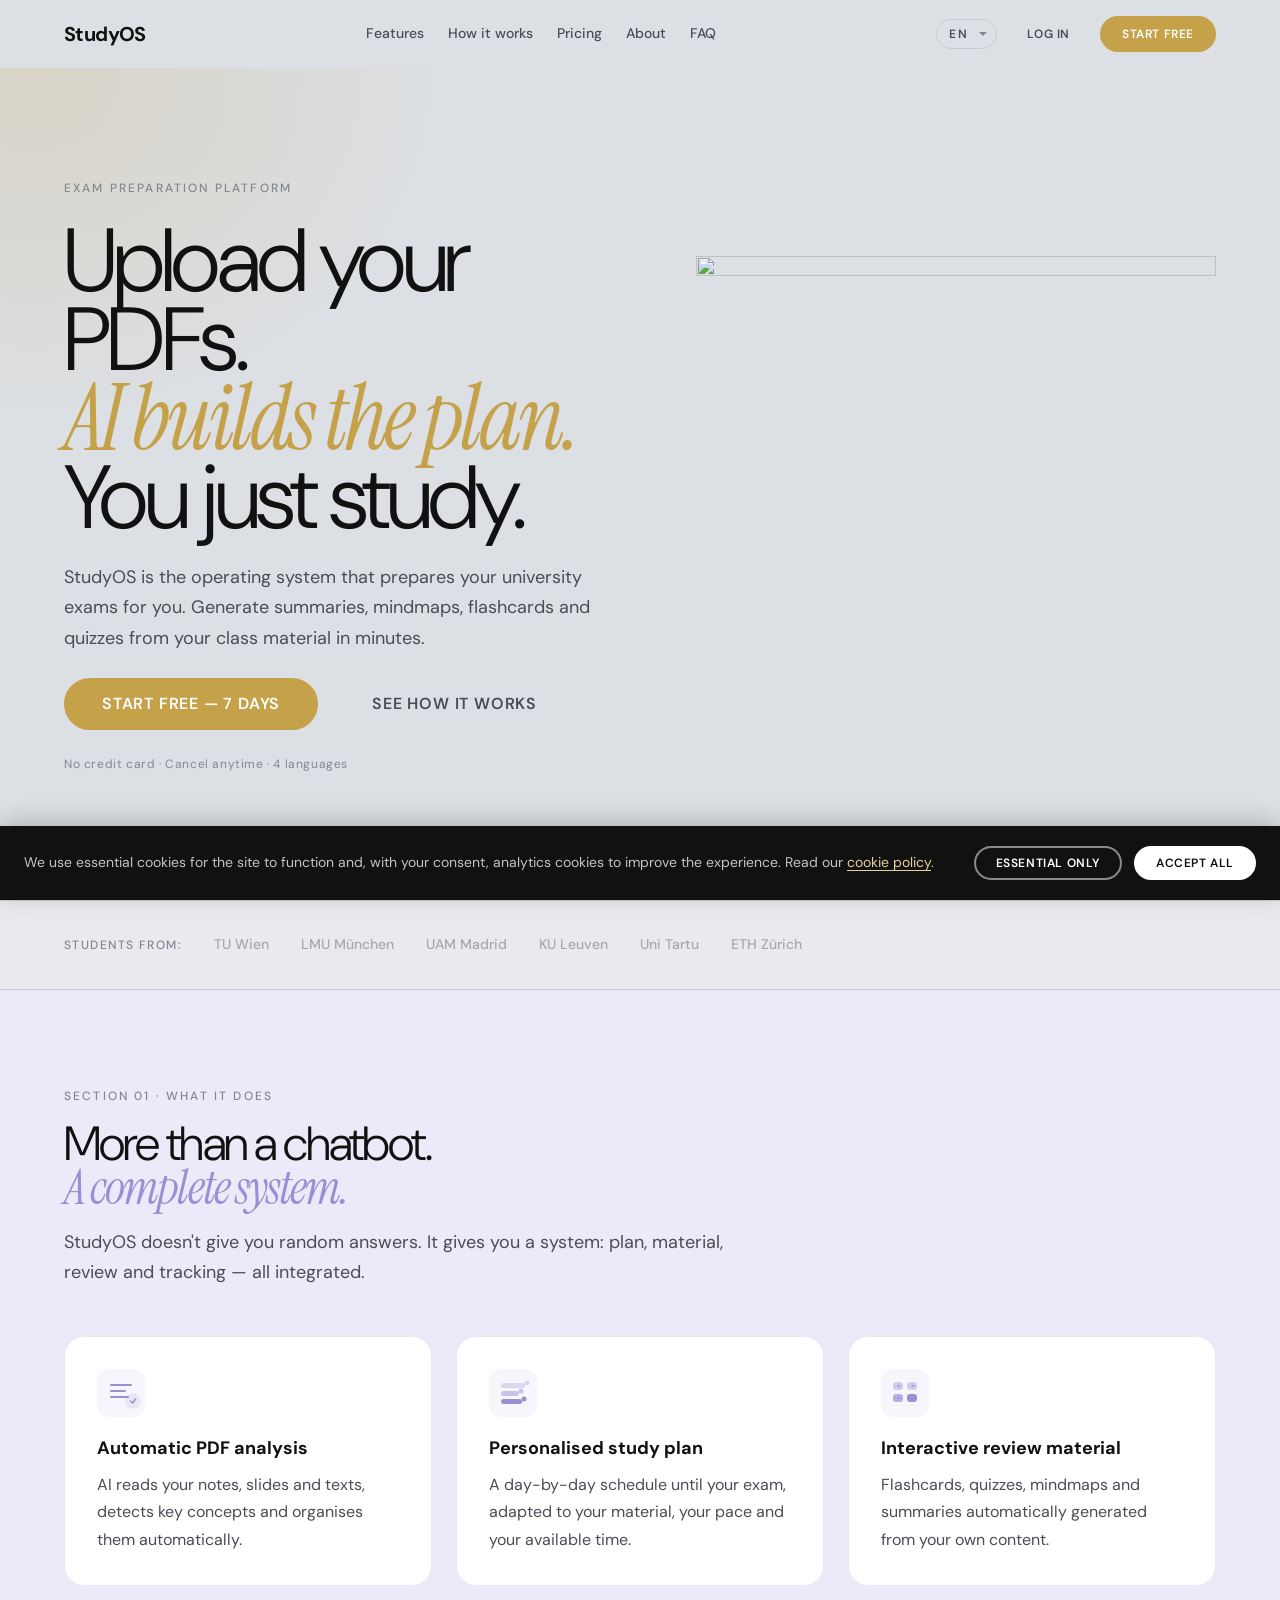
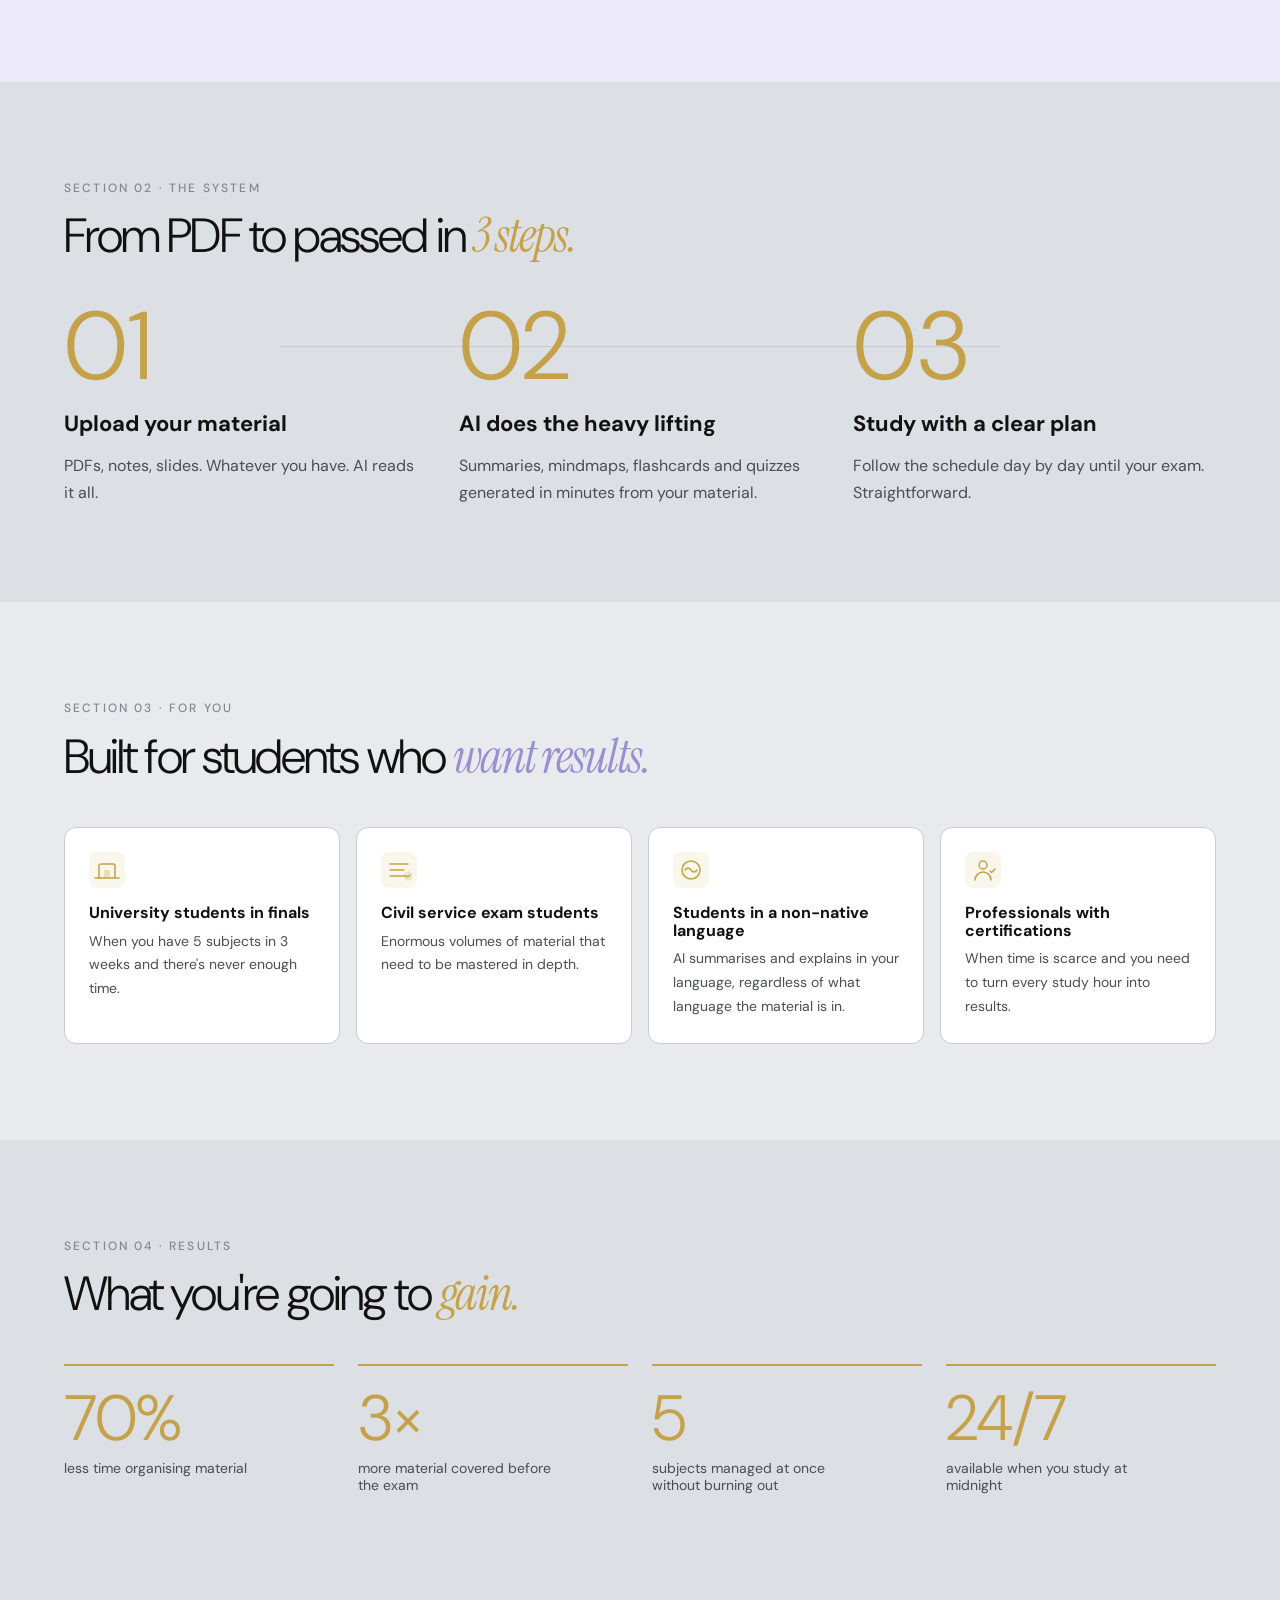
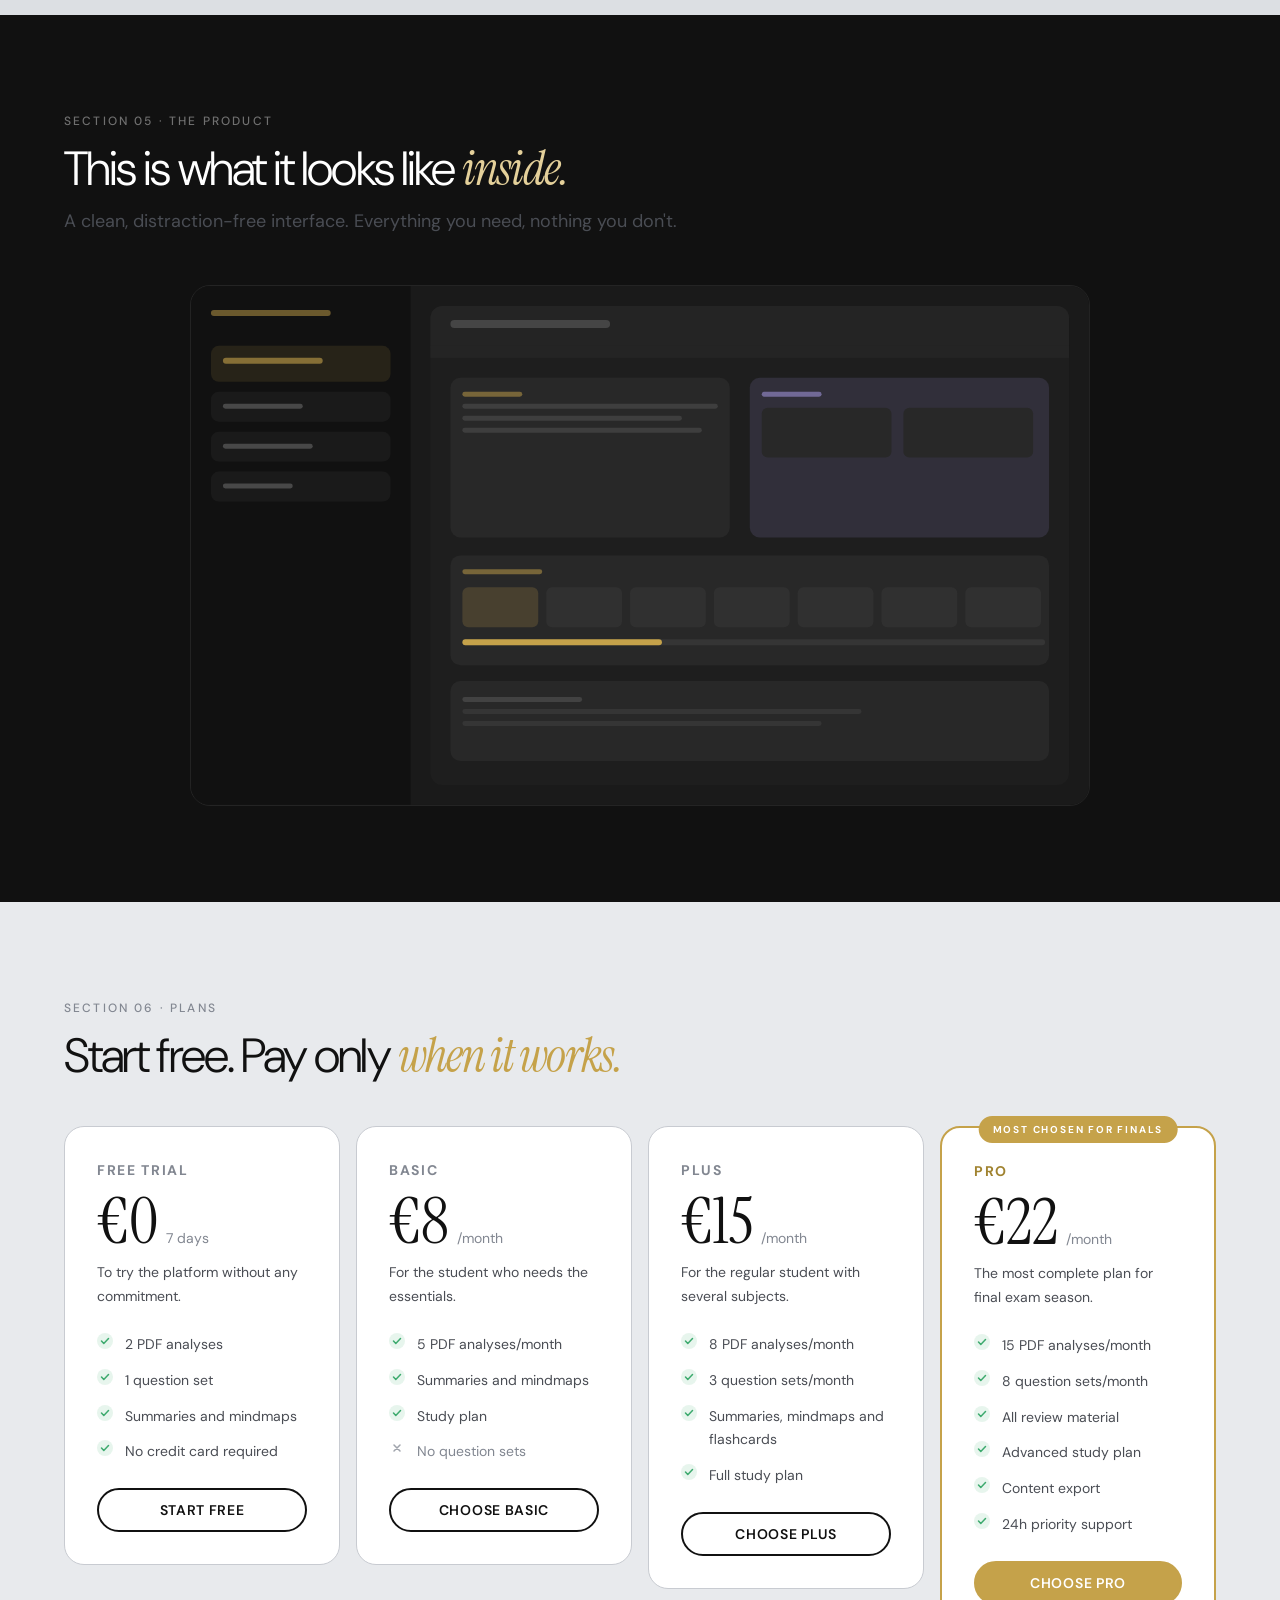
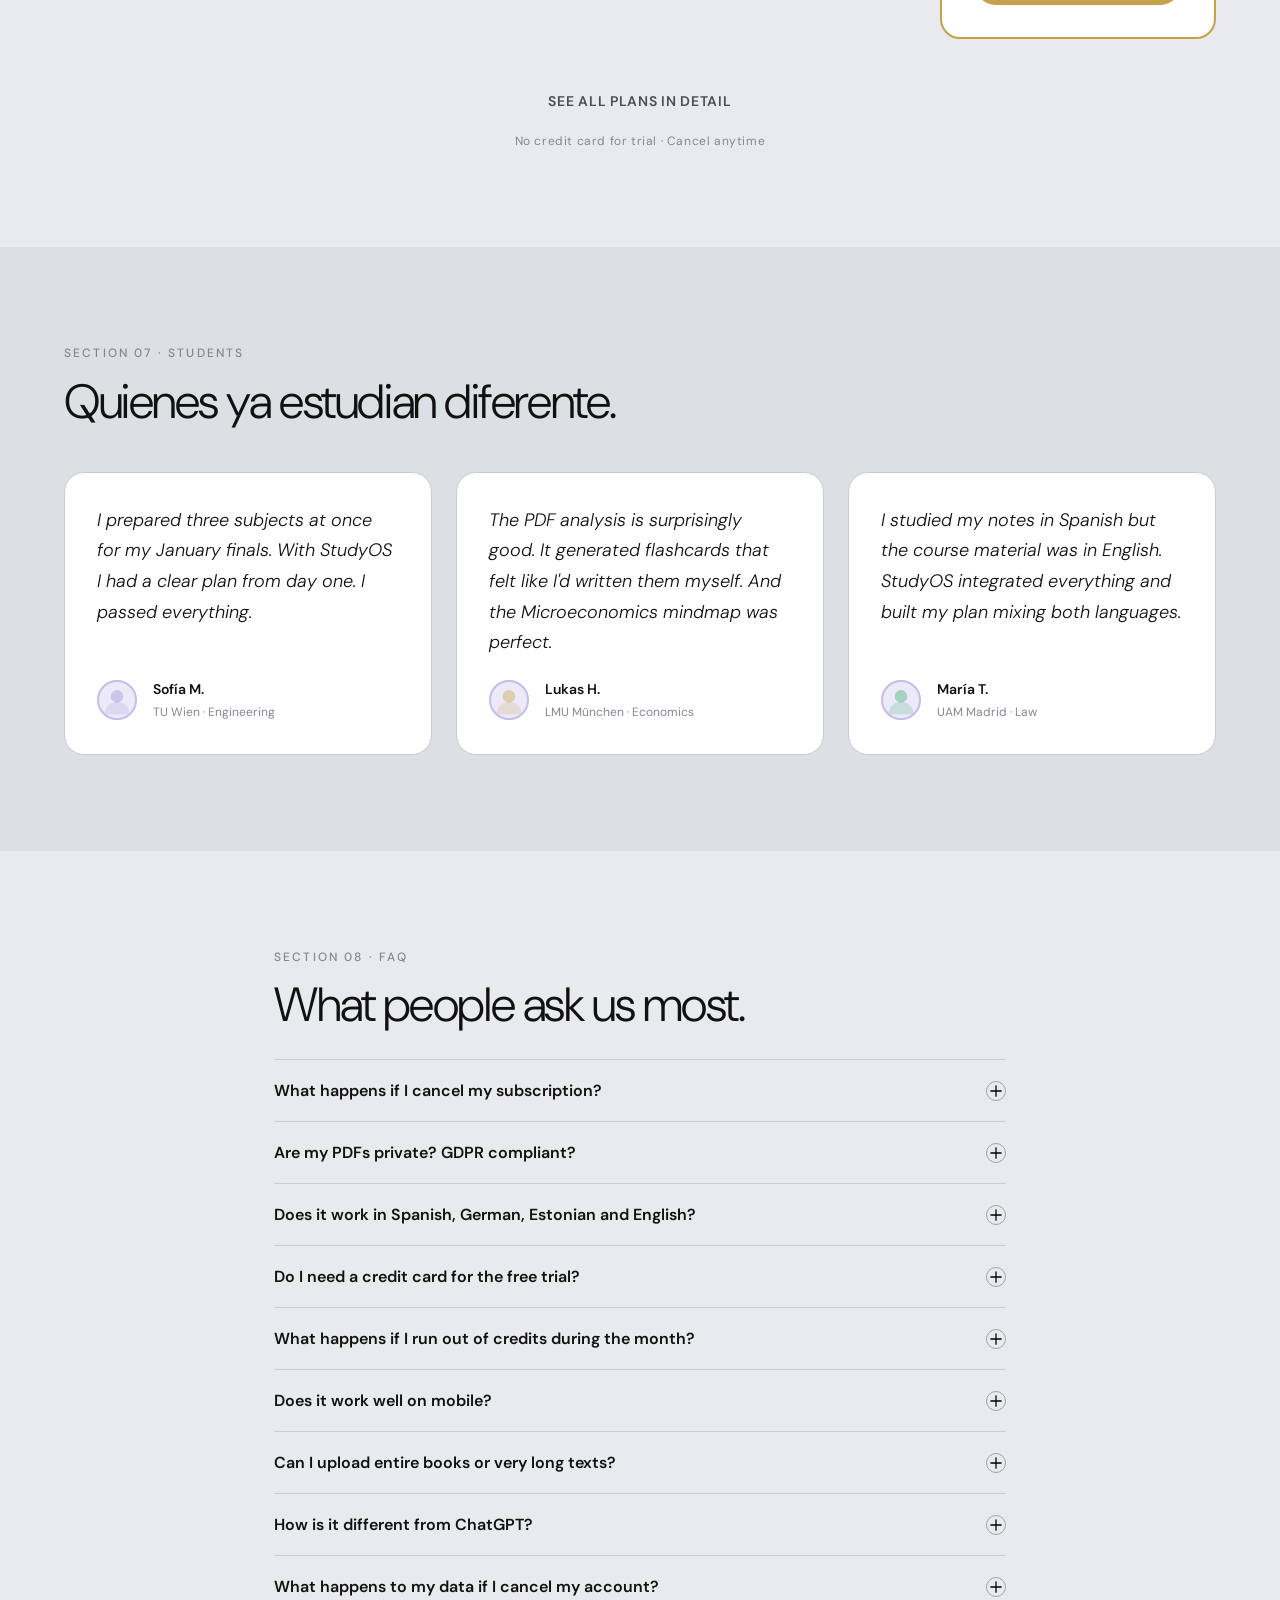
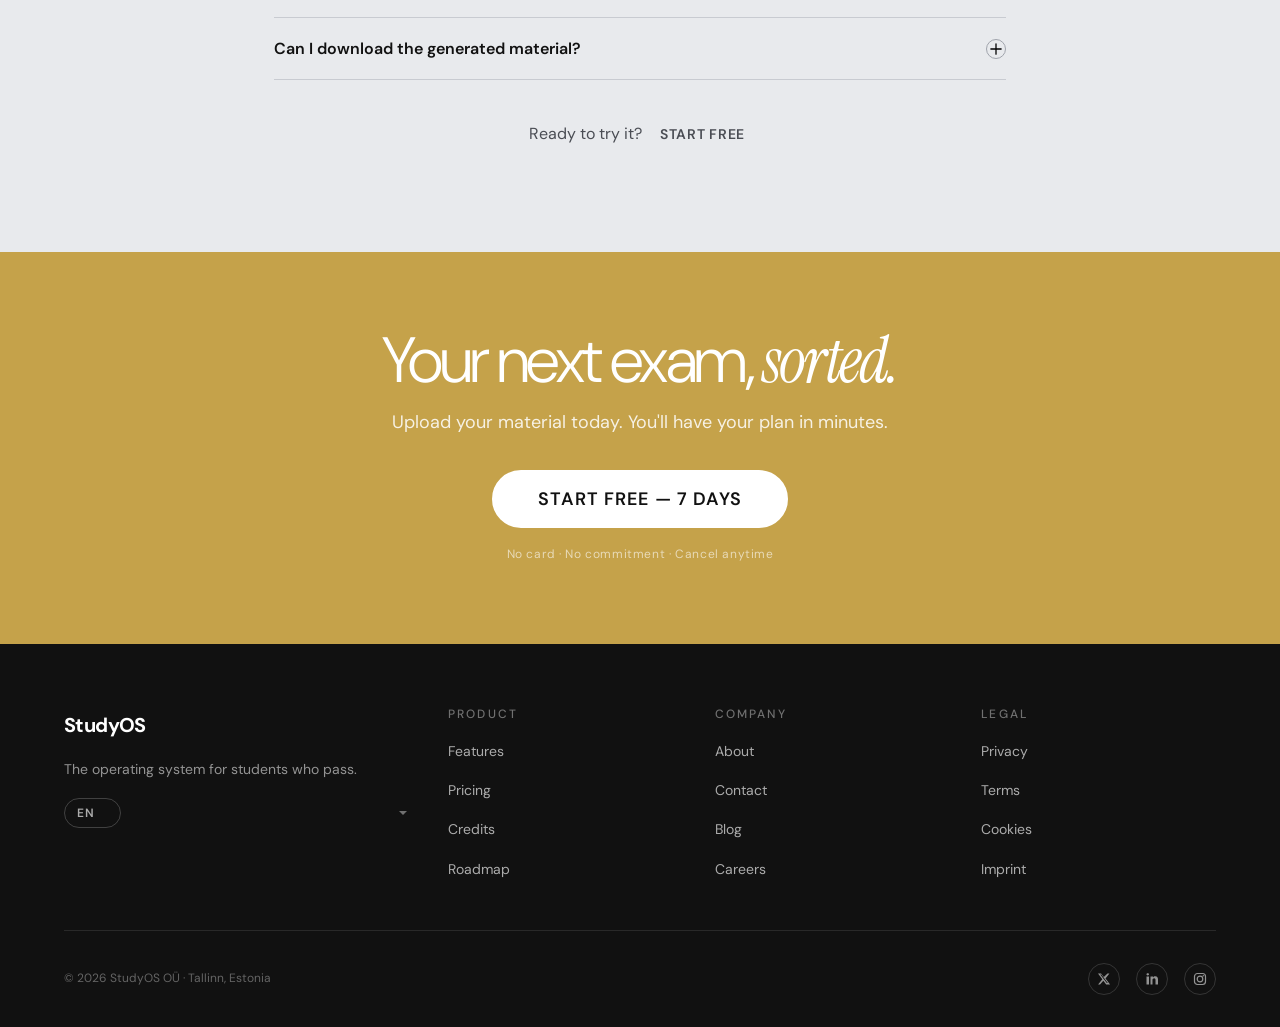
==== commit 906dae48: "Redesign typography: DM Sans + editorial type scale (Ride Out-inspired) - Replace Rethink Sans → DM " ====
--- a/index.html
+++ b/index.html
@@ -31,7 +31,7 @@
   <!-- Fonts -->
   <link rel="preconnect" href="https://fonts.googleapis.com">
   <link rel="preconnect" href="https://fonts.gstatic.com" crossorigin>
-  <link href="https://fonts.googleapis.com/css2?family=Rethink+Sans:wght@400;500;600;700;800&family=Instrument+Serif:ital,wght@0,400;1,400&display=swap" rel="stylesheet">
+  <link href="https://fonts.googleapis.com/css2?family=DM+Sans:ital,wght@0,300;0,400;0,500;0,600;0,700;1,300;1,400&family=Instrument+Serif:ital,wght@0,400;1,400&display=swap" rel="stylesheet">
 
   <!-- CSS -->
   <link rel="stylesheet" href="css/tokens.css">
@@ -514,7 +514,7 @@
   <div class="container">
     <div class="section-header">
       <span class="label" data-i18n="testimonials.label">SECCIÓN 07 · ESTUDIANTES</span>
-      <h2 id="testimonials-title" style="font-family:var(--font-serif);font-weight:400">Quienes ya estudian diferente.</h2>
+      <h2 id="testimonials-title" style="font-weight:300;letter-spacing:-0.03em">Quienes ya estudian diferente.</h2>
     </div>
 
     <div class="testimonials-grid">
@@ -574,7 +574,7 @@
   <div class="container">
     <div class="section-header">
       <span class="label" data-i18n="faq.label">SECCIÓN 08 · PREGUNTAS</span>
-      <h2 id="faq-title" style="font-family:var(--font-serif);font-weight:400" data-i18n="faq.title">Lo que más nos preguntan.</h2>
+      <h2 id="faq-title" style="font-weight:300;letter-spacing:-0.03em" data-i18n="faq.title">Lo que más nos preguntan.</h2>
     </div>
 
     <div class="faq-list" role="list">
@@ -773,7 +773,7 @@
 <!-- Modal "próximamente" para Stripe no configurado -->
 <div class="modal-overlay" id="soon-modal" role="dialog" aria-modal="true" aria-labelledby="soon-modal-title">
   <div class="modal">
-    <h3 id="soon-modal-title" style="font-family:var(--font-serif);font-weight:400;font-size:1.5rem;margin-bottom:var(--sp-4)">Próximamente</h3>
+    <h3 id="soon-modal-title" style="font-weight:400;font-size:1.25rem;margin-bottom:var(--sp-4)">Próximamente</h3>
     <p style="color:var(--text-2);margin-bottom:var(--sp-6)">Los pagos estarán disponibles muy pronto. Mientras tanto, podés probar la plataforma gratis.</p>
     <div style="display:flex;gap:var(--sp-3);justify-content:center">
       <a href="/signup?trial=true" class="btn btn-primary">Probar gratis</a>
--- a/css/tokens.css
+++ b/css/tokens.css
@@ -41,7 +41,7 @@
   --info:    #4A8FCC;
 
   /* ─── TIPOGRAFÍA ─────────────────────────────────────────── */
-  --font-sans:  'Rethink Sans', system-ui, -apple-system, sans-serif;
+  --font-sans:  'DM Sans', system-ui, -apple-system, sans-serif;
   --font-serif: 'Instrument Serif', Georgia, serif;
 
   /* Type scale */
--- a/css/base.css
+++ b/css/base.css
@@ -1,6 +1,6 @@
 /* base.css — Reset, tipografía base, estilos globales de body */
 
-@import url('https://fonts.googleapis.com/css2?family=Rethink+Sans:wght@400;500;600;700;800&family=Instrument+Serif:ital,wght@0,400;1,400&display=swap');
+@import url('https://fonts.googleapis.com/css2?family=DM+Sans:ital,wght@0,300;0,400;0,500;0,600;0,700;1,300;1,400&family=Instrument+Serif:ital,wght@0,400;1,400&display=swap');
 
 /* ─── RESET ─────────────────────────────────────────────────── */
 *, *::before, *::after {
@@ -30,17 +30,17 @@
 /* ─── TIPOGRAFÍA BASE ────────────────────────────────────────── */
 h1, h2, h3, h4, h5, h6 {
   line-height: var(--lh-tight);
-  letter-spacing: var(--ls-tight);
-  font-weight: 700;
+  letter-spacing: -0.03em;
+  font-weight: 300;
   color: var(--text);
 }
 
-h1 { font-size: clamp(2.25rem, 5vw, var(--fs-5xl)); }
-h2 { font-size: clamp(1.75rem, 3.5vw, var(--fs-3xl)); }
-h3 { font-size: clamp(1.25rem, 2vw, var(--fs-xl)); }
-h4 { font-size: var(--fs-lg); }
-h5 { font-size: var(--fs-base); }
-h6 { font-size: var(--fs-sm); }
+h1 { font-size: clamp(2.75rem, 6vw, var(--fs-6xl)); line-height: 0.9; }
+h2 { font-size: clamp(2rem, 4vw, var(--fs-4xl)); line-height: 0.95; }
+h3 { font-size: clamp(1.25rem, 2vw, var(--fs-2xl)); line-height: 1.1; }
+h4 { font-size: var(--fs-xl); font-weight: 400; }
+h5 { font-size: var(--fs-base); font-weight: 500; }
+h6 { font-size: var(--fs-sm); font-weight: 500; }
 
 p {
   color: var(--text-2);
--- a/css/layout.css
+++ b/css/layout.css
@@ -62,10 +62,10 @@
 
 /* Logo */
 .site-logo {
-  font-family: var(--font-serif);
-  font-size: 22px;
-  font-weight: 400;
-  letter-spacing: -0.01em;
+  font-family: var(--font-sans);
+  font-size: 20px;
+  font-weight: 700;
+  letter-spacing: -0.03em;
   color: var(--text);
   flex-shrink: 0;
   text-decoration: none;
--- a/css/components.css
+++ b/css/components.css
@@ -465,12 +465,17 @@
 }
 
 .section-header h2 {
+  font-family: var(--font-sans);
+  font-weight: 300;
+  font-size: clamp(2rem, 4.5vw, var(--fs-4xl));
+  letter-spacing: -0.04em;
+  line-height: 0.92;
+  margin-bottom: var(--sp-4);
+}
+
+.section-header h2 em {
   font-family: var(--font-serif);
-  font-weight: 400;
-  font-size: clamp(2rem, 4vw, var(--fs-3xl));
-  letter-spacing: var(--ls-tight);
-  line-height: var(--lh-tight);
-  margin-bottom: var(--sp-4);
+  font-style: italic;
 }
 
 .section-header p {
--- a/css/sections.css
+++ b/css/sections.css
@@ -47,17 +47,19 @@
 }
 
 .hero__title {
+  font-family: var(--font-sans);
+  font-size: clamp(3rem, 7vw, 96px);
+  font-weight: 300;
+  line-height: 0.88;
+  letter-spacing: -0.04em;
+  color: var(--text);
+}
+
+.hero__title em {
   font-family: var(--font-serif);
-  font-size: clamp(2.5rem, 5.5vw, 72px);
-  font-weight: 400;
-  line-height: var(--lh-tight);
-  letter-spacing: var(--ls-tight);
-  color: var(--text);
-}
-
-.hero__title em {
   font-style: italic;
   color: var(--accent);
+  font-weight: 400;
 }
 
 .hero__subtitle {
@@ -224,9 +226,9 @@
 }
 
 .how-step__number {
-  font-family: var(--font-serif);
-  font-size: var(--fs-7xl);
-  font-weight: 400;
+  font-family: var(--font-sans);
+  font-size: clamp(4rem, 8vw, var(--fs-7xl));
+  font-weight: 300;
   color: var(--accent);
   line-height: 0.85;
   display: block;
@@ -329,9 +331,9 @@
 }
 
 .outcome-number {
-  font-family: var(--font-serif);
+  font-family: var(--font-sans);
   font-size: clamp(3rem, 5vw, var(--fs-7xl));
-  font-weight: 400;
+  font-weight: 300;
   color: var(--accent);
   line-height: 0.9;
   letter-spacing: -0.02em;
@@ -354,11 +356,14 @@
 
 .mockup-section h2 {
   color: var(--white);
+  font-family: var(--font-sans);
+  font-weight: 300;
+  letter-spacing: -0.04em;
+  line-height: 0.9;
+}
+
+.mockup-section h2 em {
   font-family: var(--font-serif);
-  font-weight: 400;
-}
-
-.mockup-section h2 em {
   font-style: italic;
   color: var(--accent-light);
 }
@@ -432,9 +437,10 @@
 .testimonial-card:hover { box-shadow: var(--shadow-md); }
 
 .testimonial-quote {
-  font-family: var(--font-serif);
+  font-family: var(--font-sans);
   font-style: italic;
   font-size: var(--fs-lg);
+  font-weight: 300;
   color: var(--text);
   line-height: var(--lh-relaxed);
   flex: 1;
@@ -487,14 +493,17 @@
 }
 
 .cta-band h2 {
-  font-family: var(--font-serif);
-  font-weight: 400;
-  font-size: clamp(2.25rem, 5vw, var(--fs-5xl));
+  font-family: var(--font-sans);
+  font-weight: 300;
+  font-size: clamp(2.5rem, 5.5vw, var(--fs-5xl));
+  letter-spacing: -0.04em;
+  line-height: 0.92;
   color: var(--white);
   margin-bottom: var(--sp-4);
 }
 
 .cta-band h2 em {
+  font-family: var(--font-serif);
   font-style: italic;
 }
 
@@ -535,16 +544,17 @@
 }
 
 .page-hero h1 {
+  font-family: var(--font-sans);
+  font-weight: 300;
+  font-size: clamp(2.75rem, 6vw, var(--fs-5xl));
+  letter-spacing: -0.04em;
+  line-height: 0.9;
+  max-width: 16ch;
+  margin-bottom: var(--sp-4);
+}
+
+.page-hero h1 em {
   font-family: var(--font-serif);
-  font-weight: 400;
-  font-size: clamp(2.5rem, 5vw, var(--fs-5xl));
-  letter-spacing: var(--ls-tight);
-  line-height: var(--lh-tight);
-  max-width: 14ch;
-  margin-bottom: var(--sp-4);
-}
-
-.page-hero h1 em {
   font-style: italic;
   color: var(--accent);
 }
@@ -654,9 +664,10 @@
 }
 
 .credit-card__amount {
-  font-family: var(--font-serif);
+  font-family: var(--font-sans);
   font-size: var(--fs-4xl);
-  font-weight: 400;
+  font-weight: 300;
+  letter-spacing: -0.04em;
   color: var(--text);
   line-height: 0.9;
 }
@@ -762,10 +773,10 @@
 }
 
 .error-page h1 {
-  font-family: var(--font-serif);
-  font-style: italic;
-  font-weight: 400;
+  font-family: var(--font-sans);
+  font-weight: 300;
   font-size: clamp(2rem, 5vw, var(--fs-4xl));
+  letter-spacing: -0.03em;
   color: var(--text);
   margin-bottom: var(--sp-6);
   max-width: 18ch;
@@ -784,13 +795,16 @@
 }
 
 .about-mission h2 {
+  font-family: var(--font-sans);
+  font-weight: 300;
+  font-size: clamp(2rem, 4vw, var(--fs-4xl));
+  letter-spacing: -0.04em;
+  line-height: 0.92;
+  margin-bottom: var(--sp-5);
+}
+
+.about-mission h2 em {
   font-family: var(--font-serif);
-  font-weight: 400;
-  font-size: clamp(1.75rem, 3.5vw, var(--fs-3xl));
-  margin-bottom: var(--sp-5);
-}
-
-.about-mission h2 em {
   font-style: italic;
   color: var(--lavender);
 }
@@ -952,8 +966,10 @@
 }
 
 .calc-result strong {
-  font-family: var(--font-serif);
+  font-family: var(--font-sans);
   font-size: var(--fs-3xl);
+  font-weight: 300;
+  letter-spacing: -0.04em;
   color: var(--accent-strong);
 }
 
@@ -966,9 +982,9 @@
 }
 
 .error-page__number {
-  font-family: var(--font-serif);
+  font-family: var(--font-sans);
   font-size: clamp(6rem, 20vw, 10rem);
-  font-weight: 400;
+  font-weight: 300;
   line-height: 1;
   color: var(--accent);
   opacity: 0.3;
--- a/css/responsive.css
+++ b/css/responsive.css
@@ -85,7 +85,7 @@
     min-height: auto;
   }
 
-  .hero__title { font-size: clamp(2rem, 8vw, 2.75rem); }
+  .hero__title { font-size: clamp(2.25rem, 8vw, 3.25rem); line-height: 0.9; }
   .hero__subtitle { font-size: var(--fs-base); }
 
   .hero__actions {
@@ -173,7 +173,7 @@
 /* ─── SMALL MOBILE (≤ 480px) ─────────────────────────────────── */
 @media (max-width: 480px) {
 
-  .hero__title { font-size: 2rem; }
+  .hero__title { font-size: 2.25rem; line-height: 0.9; }
 
   .outcomes-grid { grid-template-columns: 1fr 1fr; gap: var(--sp-4); }
   .outcome-number { font-size: 2.5rem; }
@@ -188,7 +188,7 @@
 
 /* ─── WIDE (≥ 1440px) ────────────────────────────────────────── */
 @media (min-width: 1440px) {
-  .hero__title { font-size: 80px; }
+  .hero__title { font-size: 104px; }
 }
 
 /* ─── REDUCED MOTION ─────────────────────────────────────────── */
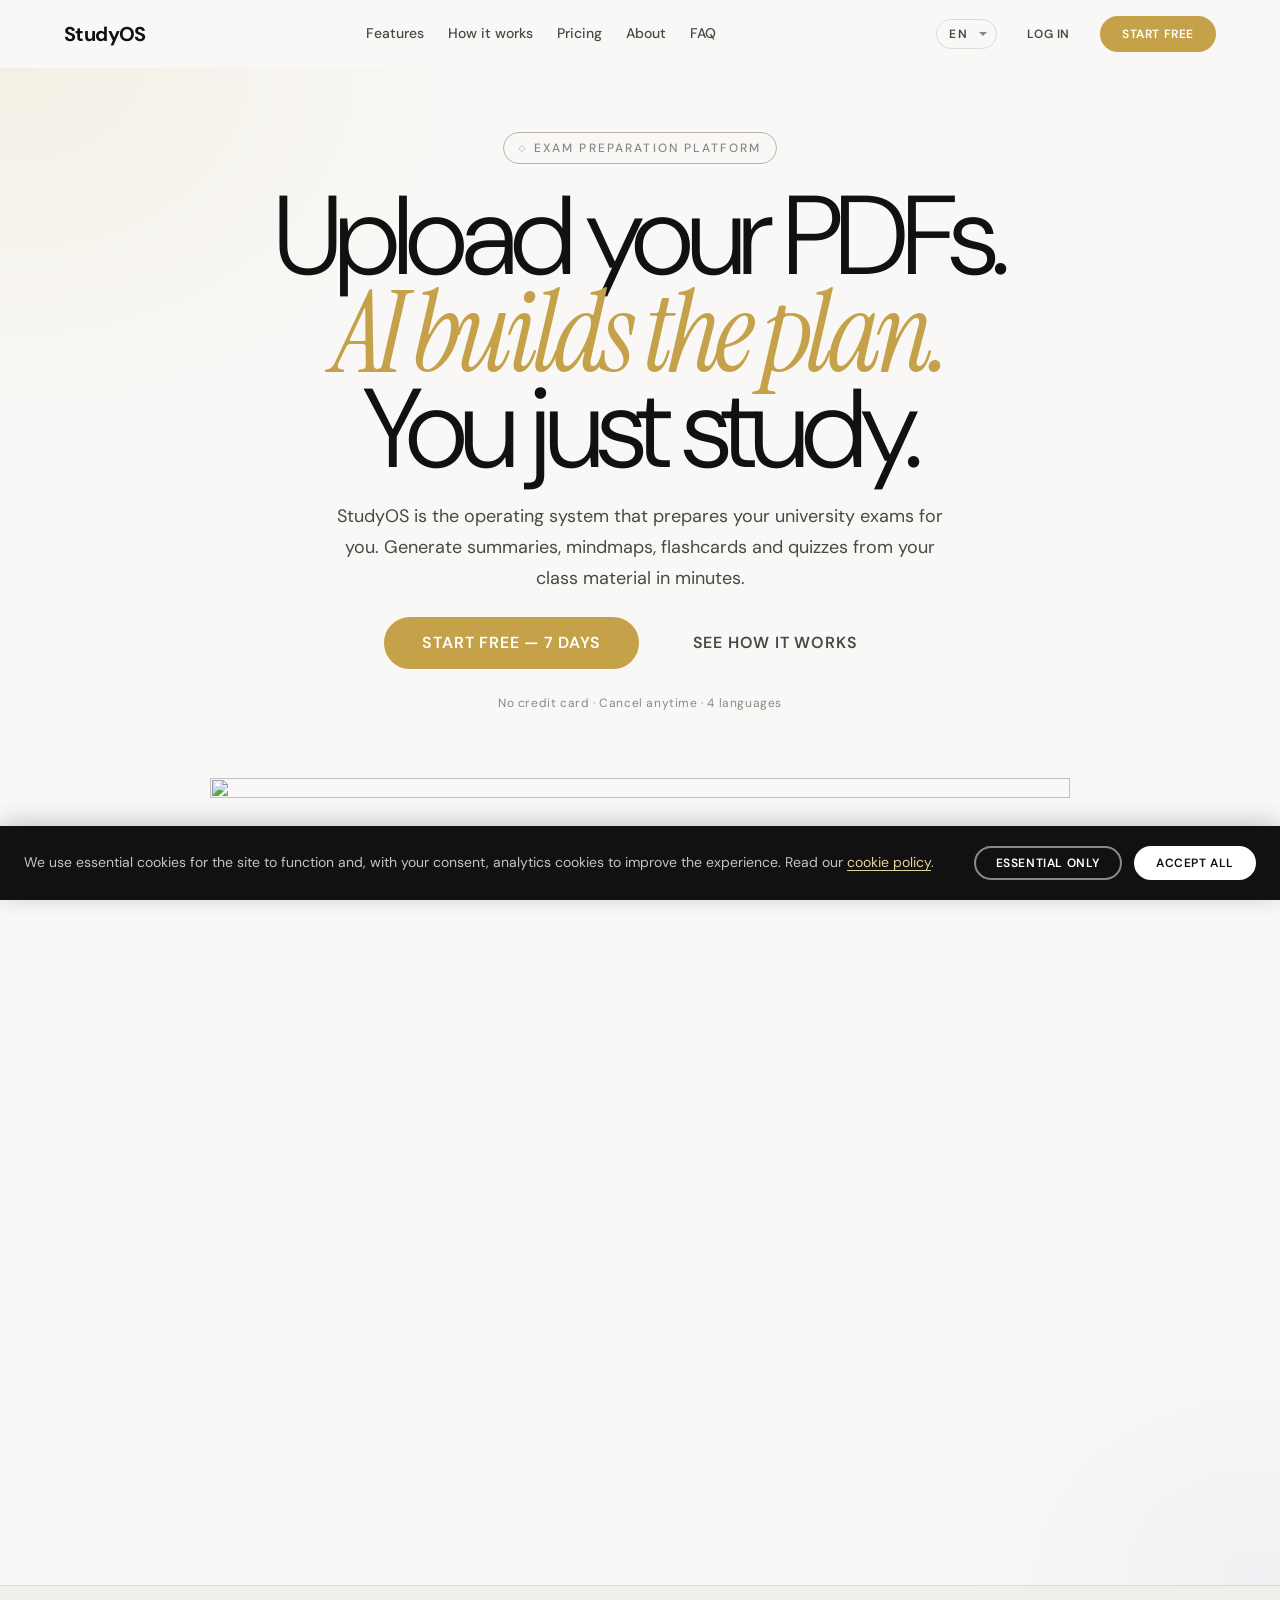
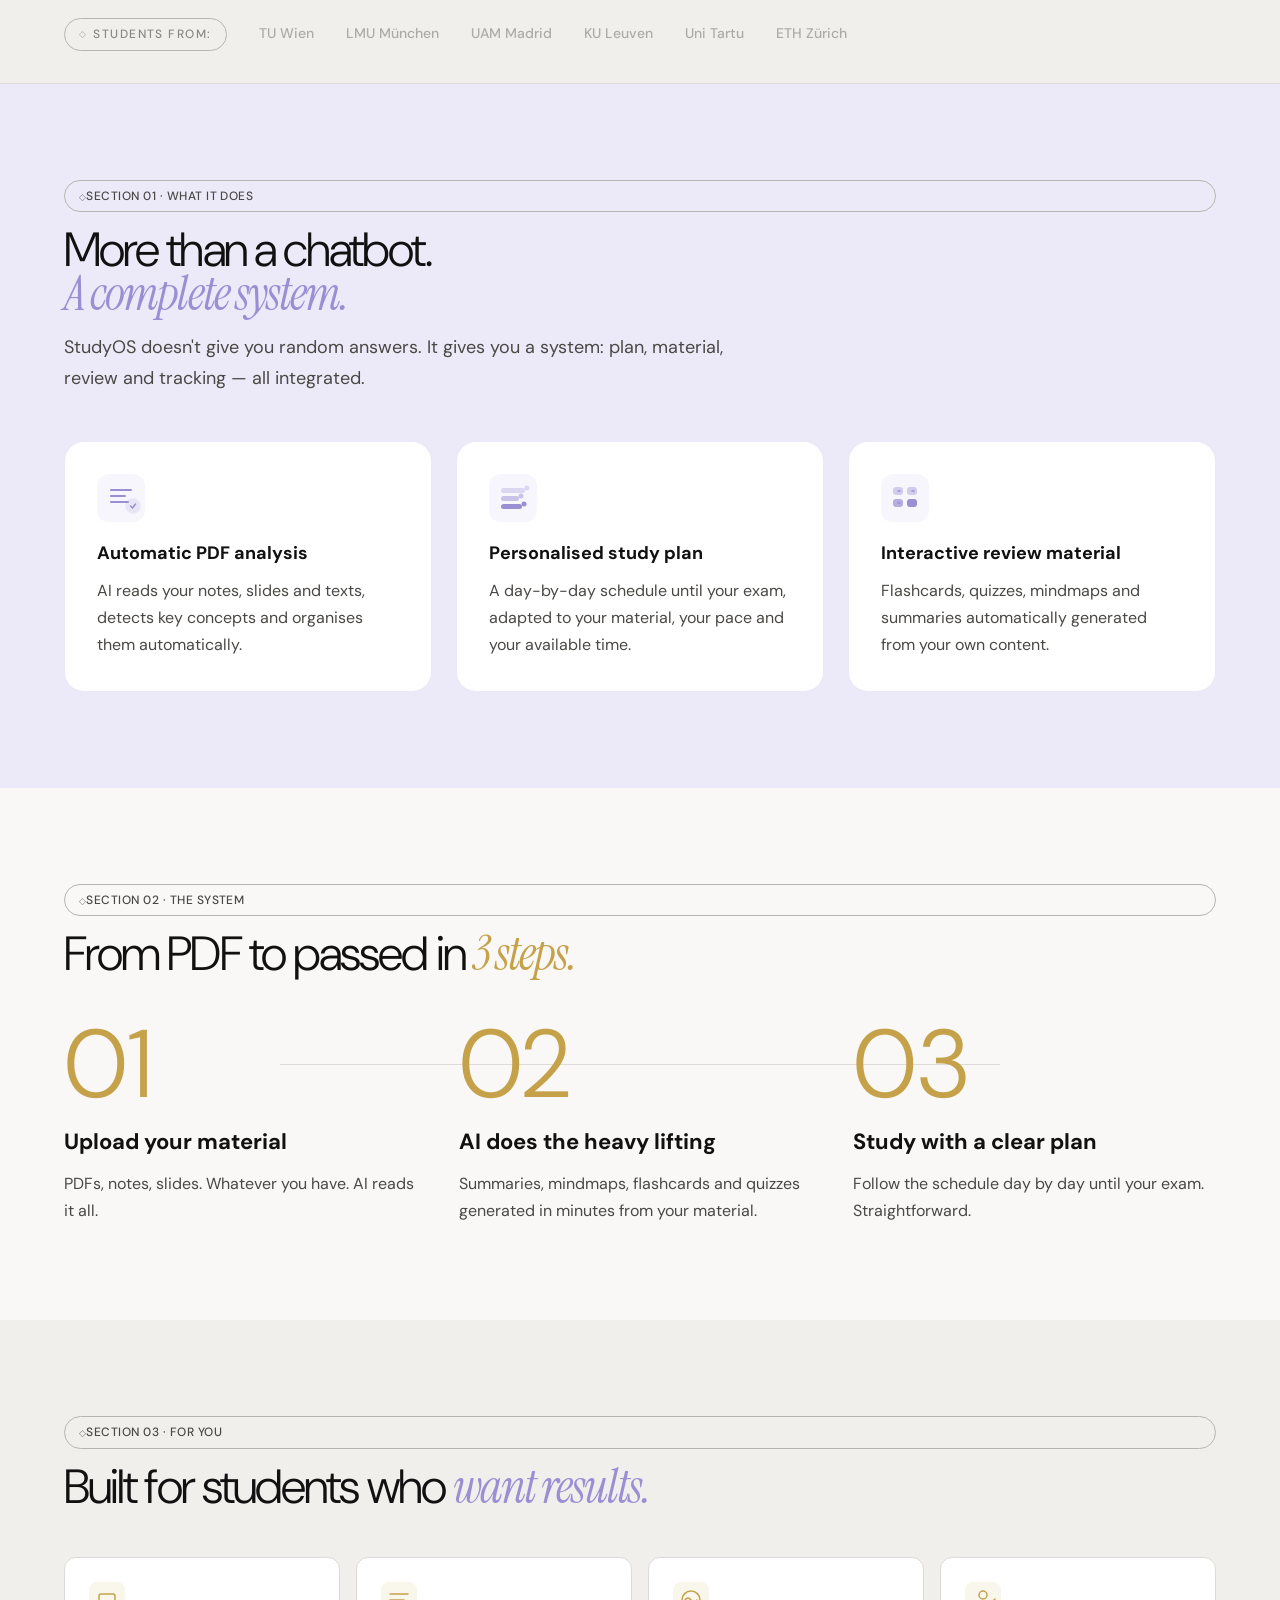
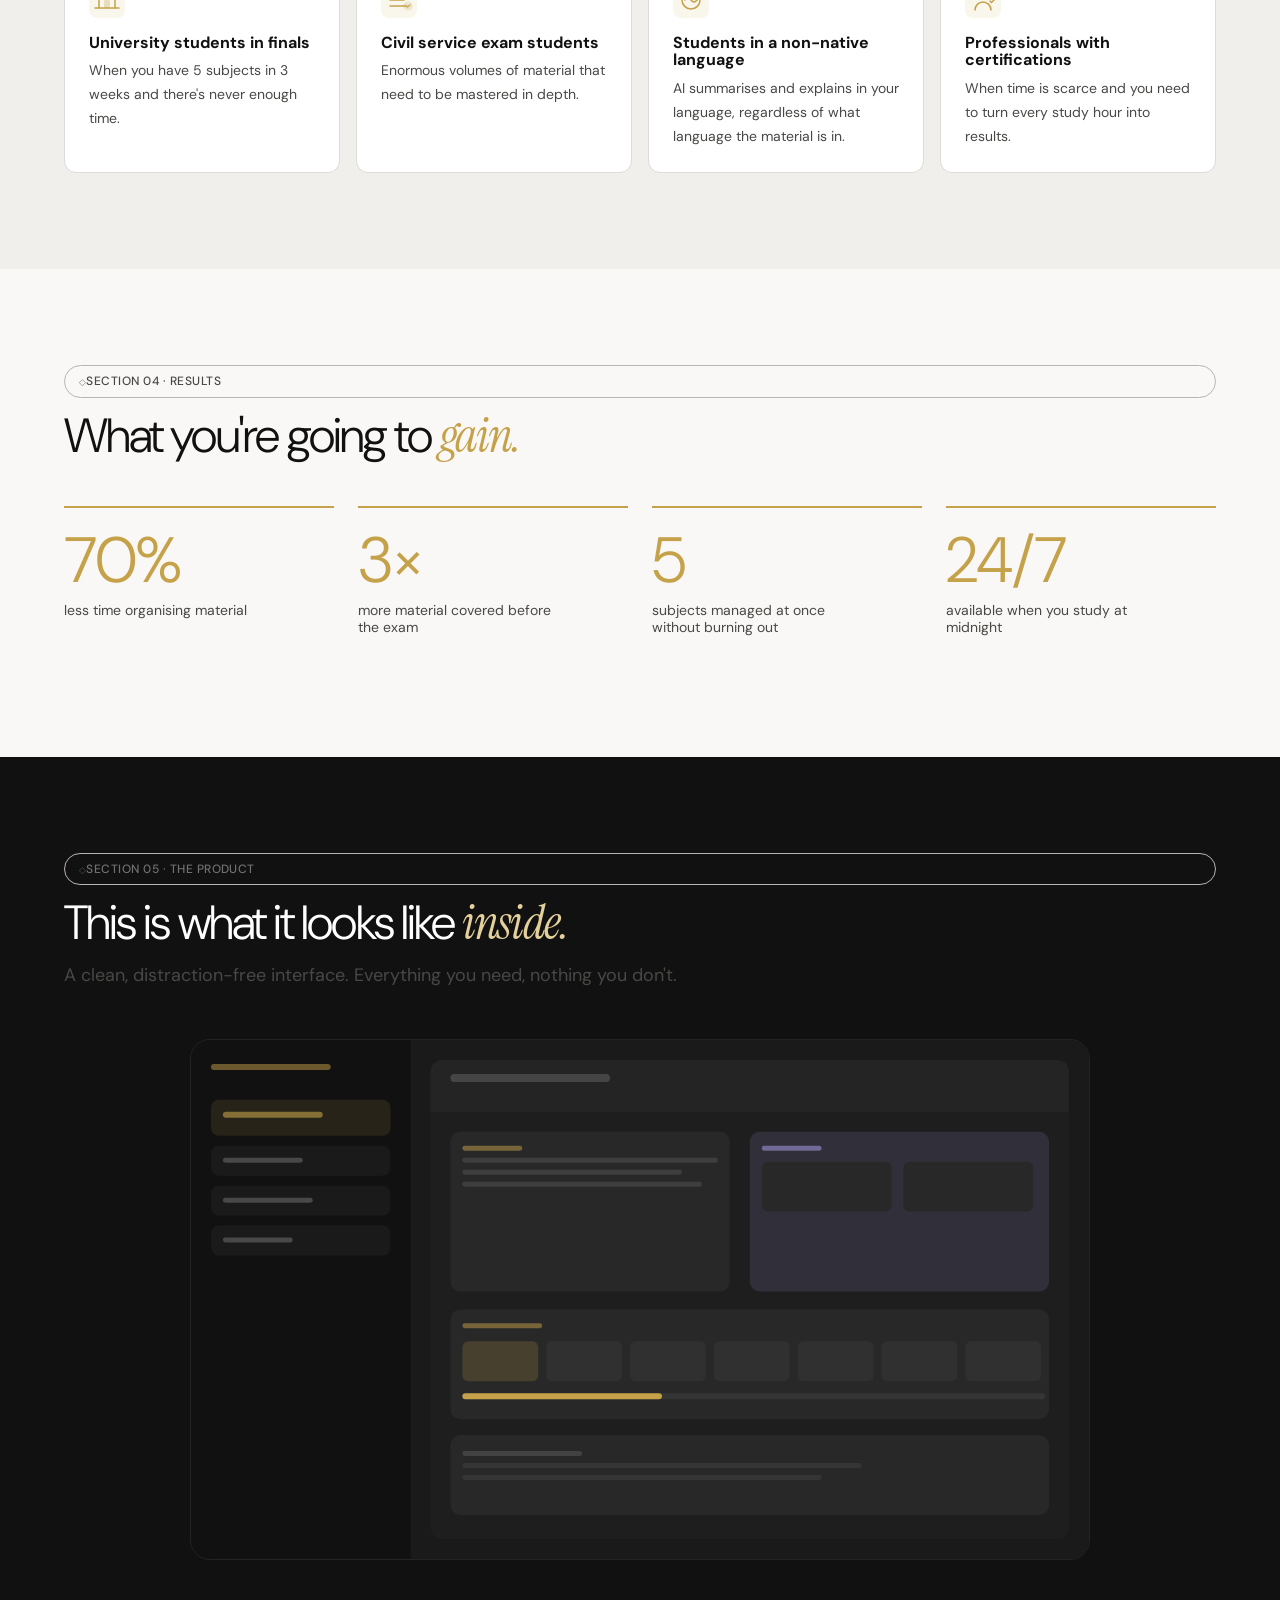
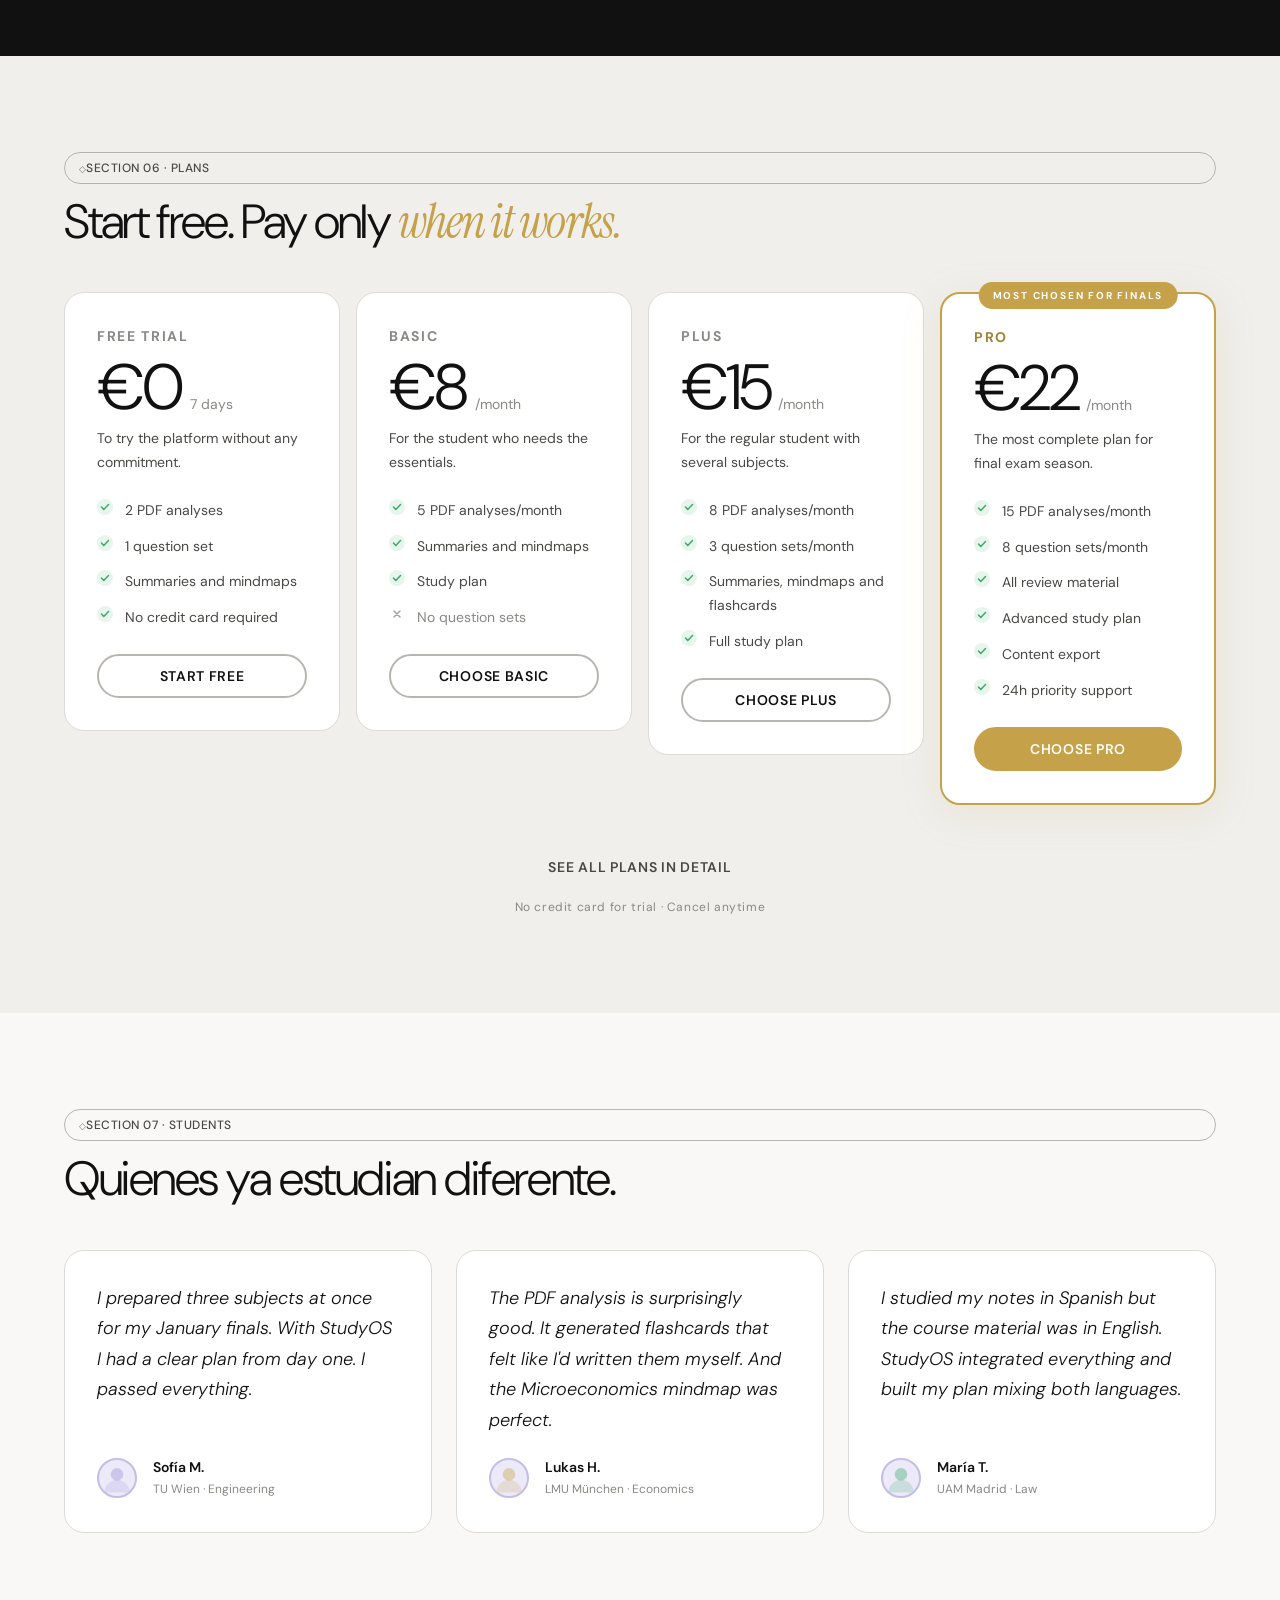
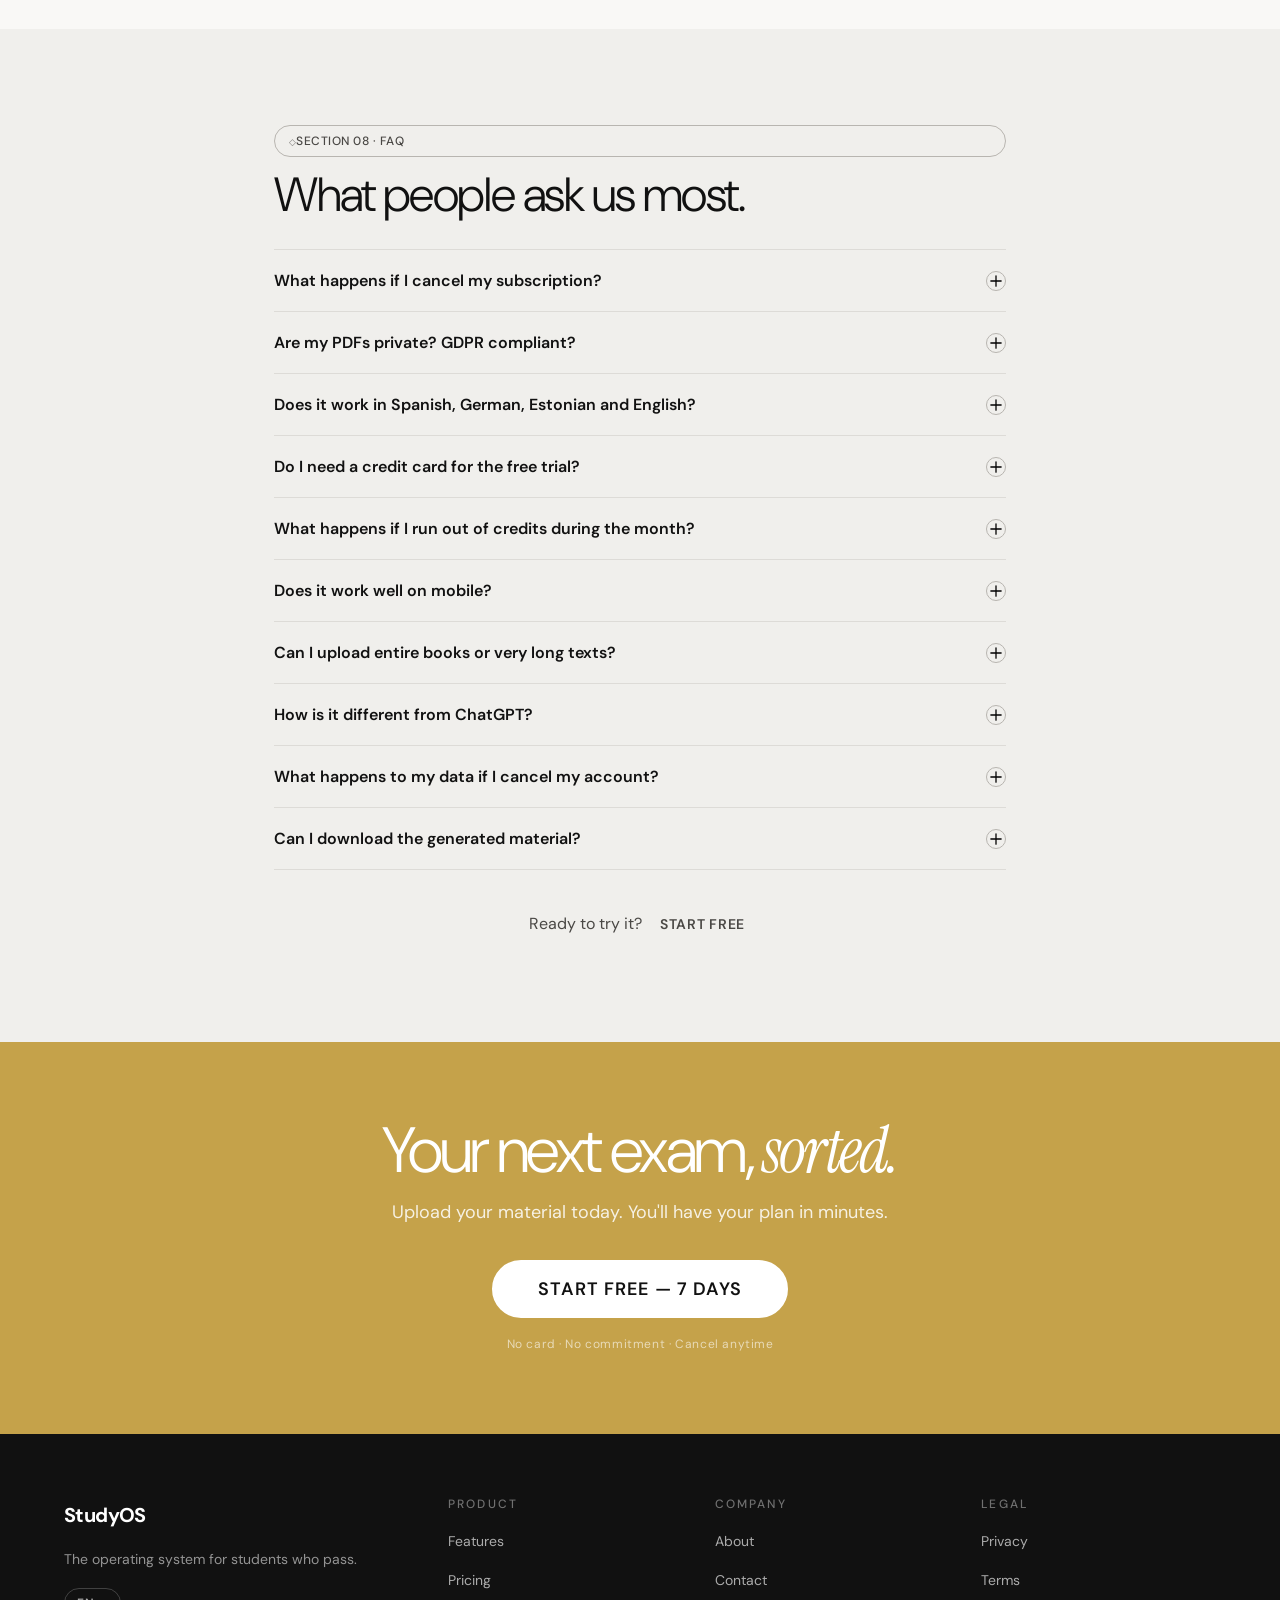
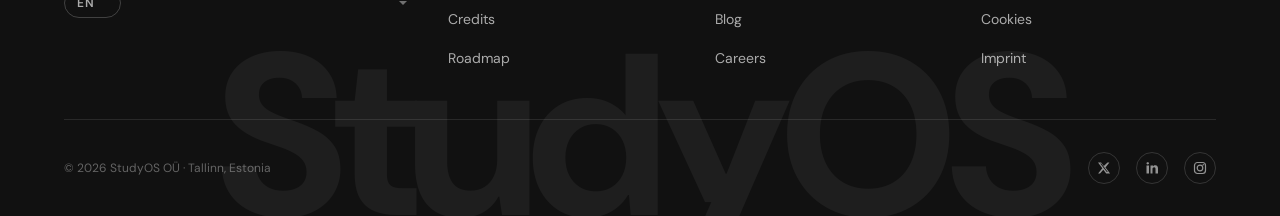
==== commit dd72ec6d: "SONIC design: hero centrado + español neutro en todas las páginas - Hero: layout centrado (flex-col)" ====
--- a/index.html
+++ b/index.html
@@ -4,19 +4,19 @@
   <meta charset="UTF-8">
   <meta name="viewport" content="width=device-width, initial-scale=1.0">
   <title>StudyOS — Tu sistema operativo de estudio</title>
-  <meta name="description" content="Subí tus PDFs. La IA arma el plan de estudio. Vos solo estudiás. Preparación de exámenes universitarios con inteligencia artificial.">
+  <meta name="description" content="Sube tus PDFs. La IA arma el plan de estudio. Tú solo estudias. Preparación de exámenes universitarios con inteligencia artificial.">
 
   <!-- Open Graph -->
   <meta property="og:type" content="website">
   <meta property="og:title" content="StudyOS — Tu sistema operativo de estudio">
-  <meta property="og:description" content="Subí tus PDFs. La IA arma el plan de estudio. Vos solo estudiás.">
+  <meta property="og:description" content="Sube tus PDFs. La IA arma el plan de estudio. Tú solo estudias.">
   <meta property="og:url" content="https://studyos.app">
   <meta property="og:image" content="https://studyos.app/assets/img/og-home.jpg">
 
   <!-- Twitter Card -->
   <meta name="twitter:card" content="summary_large_image">
   <meta name="twitter:title" content="StudyOS — Tu sistema operativo de estudio">
-  <meta name="twitter:description" content="Subí tus PDFs. La IA arma el plan. Vos solo estudiás.">
+  <meta name="twitter:description" content="Sube tus PDFs. La IA arma el plan. Tú solo estudias.">
 
   <!-- hreflang -->
   <link rel="alternate" hreflang="es" href="https://studyos.app/">
@@ -116,13 +116,13 @@
       <p class="hero__label label" data-i18n="hero.tagline">PLATAFORMA DE PREPARACIÓN DE EXÁMENES</p>
 
       <h1 class="hero__title" id="hero-title">
-        <span data-i18n="hero.title_1">Subí tus PDFs.</span><br>
+        <span data-i18n="hero.title_1">Sube tus PDFs.</span><br>
         <em data-i18n="hero.title_2_em">La IA arma el plan.</em><br>
-        <span data-i18n="hero.title_3">Vos solo estudiás.</span>
+        <span data-i18n="hero.title_3">Tú solo estudias.</span>
       </h1>
 
       <p class="hero__subtitle" data-i18n="hero.subtitle">
-        StudyOS es el sistema operativo que prepara tus exámenes universitarios por vos. Generá resúmenes, mindmaps, flashcards y quizzes desde tu material de clase en minutos.
+        StudyOS es el sistema operativo que prepara tus exámenes universitarios. Genera resúmenes, mapas mentales, flashcards y quizzes desde tu propio material en minutos.
       </p>
 
       <div class="hero__actions">
@@ -140,7 +140,7 @@
       </div>
 
       <p class="hero__trust trust-text" data-i18n="hero.trust">
-        Sin tarjeta de crédito · Cancelás cuando querés · 4 idiomas
+        Sin tarjeta de crédito · Cancela cuando quieras · 4 idiomas
       </p>
     </div>
 
@@ -236,7 +236,7 @@
     <div class="how-grid">
       <div class="how-step">
         <span class="how-step__number" aria-hidden="true" data-i18n="how.step1_number">01</span>
-        <h3 class="how-step__title" data-i18n="how.step1_title">Subí tu material</h3>
+        <h3 class="how-step__title" data-i18n="how.step1_title">Sube tu material</h3>
         <p data-i18n="how.step1_desc">PDFs, apuntes, slides. Cualquier cosa que tengas. La IA lee todo.</p>
       </div>
       <div class="how-step">
@@ -334,7 +334,7 @@
       </div>
       <div class="outcome-item">
         <span class="outcome-number" data-i18n="outcomes.s4_num">24/7</span>
-        <p class="outcome-label" data-i18n="outcomes.s4_label">disponible cuando estudiás de madrugada</p>
+        <p class="outcome-label" data-i18n="outcomes.s4_label">disponible cuando estudias de madrugada</p>
       </div>
     </div>
   </div>
@@ -413,7 +413,7 @@
     <div class="section-header">
       <span class="label" data-i18n="pricing_preview.label">SECCIÓN 06 · PLANES</span>
       <h2 id="pricing-preview-title">
-        <span data-i18n="pricing_preview.title">Empezá gratis. Pagá solo</span>
+        <span data-i18n="pricing_preview.title">Empieza gratis. Paga solo</span>
         <em class="font-serif-i" data-i18n="pricing_preview.title_em"> cuando funcione.</em>
       </h2>
     </div>
@@ -504,7 +504,7 @@
       <a href="pricing.html" class="btn btn-ghost" data-i18n="pricing_preview.see_all">
         Ver todos los planes en detalle &rarr;
       </a>
-      <p class="trust-text" data-i18n="pricing_preview.trust">Sin tarjeta para el período de prueba · Cancelás cuando querés</p>
+      <p class="trust-text" data-i18n="pricing_preview.trust">Sin tarjeta para el período de prueba · Cancela cuando quieras</p>
     </div>
   </div>
 </section>
@@ -674,7 +674,7 @@
       <span data-i18n="cta_final.title">Tu próximo examen,</span>
       <em data-i18n="cta_final.title_em"> resuelto.</em>
     </h2>
-    <p data-i18n="cta_final.subtitle">Subí tu material hoy. En minutos tenés el plan.</p>
+    <p data-i18n="cta_final.subtitle">Sube tu material hoy. En minutos tenés el plan.</p>
     <a href="pricing.html#trial"
        class="btn btn-white btn-xl"
        data-i18n="cta_final.cta"
@@ -683,7 +683,7 @@
        data-track-props='{"location":"cta_band"}'>
       Empezar gratis — 7 días
     </a>
-    <span class="trust-text" data-i18n="cta_final.trust">Sin tarjeta · Sin compromiso · Cancelás cuando querés</span>
+    <span class="trust-text" data-i18n="cta_final.trust">Sin tarjeta · Sin compromiso · Cancela cuando quieras</span>
   </div>
 </section>
 
@@ -774,7 +774,7 @@
 <div class="modal-overlay" id="soon-modal" role="dialog" aria-modal="true" aria-labelledby="soon-modal-title">
   <div class="modal">
     <h3 id="soon-modal-title" style="font-weight:400;font-size:1.25rem;margin-bottom:var(--sp-4)">Próximamente</h3>
-    <p style="color:var(--text-2);margin-bottom:var(--sp-6)">Los pagos estarán disponibles muy pronto. Mientras tanto, podés probar la plataforma gratis.</p>
+    <p style="color:var(--text-2);margin-bottom:var(--sp-6)">Los pagos estarán disponibles muy pronto. Mientras tanto, puedes probar la plataforma gratis.</p>
     <div style="display:flex;gap:var(--sp-3);justify-content:center">
       <a href="/signup?trial=true" class="btn btn-primary">Probar gratis</a>
       <button class="btn btn-secondary" data-action="close-modal">Cerrar</button>
--- a/css/tokens.css
+++ b/css/tokens.css
@@ -1,16 +1,16 @@
 /* tokens.css — Design tokens: paleta, tipografía, spacing, radios, sombras
- * Inspiración visual: Ride Out Amsterdam (rideout.amsterdam)
- * Mood: premium editorial, cool silver base, gold accent, lavender service accent
+ * Diseño: SONIC-inspired — light warm base, gold accent, lavender, editorial type
+ * v2.0 — 2026-04-26
  */
 
 :root {
 
   /* ─── BACKGROUNDS ──────────────────────────────────────────── */
-  --bg:          #DCDFE3;   /* Fondo principal — gris plata frío */
-  --bg-alt:      #E8EAED;   /* Variante ligeramente más clara */
-  --surface:     #F2F3F5;   /* Superficies / cards sobre --bg */
+  --bg:          #F9F8F6;   /* Fondo principal — blanco cálido (SONIC-style) */
+  --bg-alt:      #F0EFEC;   /* Variante sección alternada — gris muy suave */
+  --surface:     #E8E7E3;   /* Superficies / cards */
   --surface-2:   #FFFFFF;   /* Cards elevadas, modales */
-  --dark:        #111111;   /* Fondos oscuros (nav mobile, CTA band) */
+  --dark:        #111111;   /* Footer y fondos oscuros */
   --white:       #FFFFFF;
 
   /* ─── ACCENT CÁLIDO — CTA principal (dorado/champagne) ───── */
@@ -23,16 +23,16 @@
   --lavender:        #9B8FD4;
   --lavender-light:  #C4BDE8;
   --lavender-strong: #7A6DBF;
-  --lavender-bg:     #ECEAF8;   /* Fondo sección features / servicio */
+  --lavender-bg:     #ECEAF8;   /* Fondo sección features */
 
   /* ─── BORDERS ──────────────────────────────────────────────── */
-  --border:        #C8CBD1;   /* Borde sutil */
-  --border-strong: #A0A4AC;   /* Borde marcado */
+  --border:        #DDDBD7;   /* Borde sutil claro */
+  --border-strong: #B8B5B0;   /* Borde marcado claro */
 
   /* ─── TEXT ─────────────────────────────────────────────────── */
   --text:   #111111;   /* Texto principal — near-black */
-  --text-2: #4A4D54;   /* Texto secundario */
-  --text-3: #828791;   /* Texto terciario, labels, placeholders */
+  --text-2: #4A4845;   /* Texto secundario */
+  --text-3: #8A8885;   /* Texto terciario, labels, placeholders */
 
   /* ─── FUNCTIONAL ─────────────────────────────────────────── */
   --success: #3DAA6E;
--- a/css/base.css
+++ b/css/base.css
@@ -83,12 +83,25 @@
 .text-white    { color: var(--white); }
 
 .label {
+  display: inline-flex;
+  align-items: center;
+  gap: 6px;
   font-family: var(--font-sans);
   font-size: var(--fs-xs);
   font-weight: 500;
-  letter-spacing: var(--ls-widest);
-  text-transform: uppercase;
-  color: var(--text-3);
+  letter-spacing: 0.04em;
+  text-transform: none;
+  color: var(--text-2);
+  border: 1px solid var(--border-strong);
+  border-radius: var(--r-pill);
+  padding: 5px 14px;
+  background: transparent;
+}
+
+.label::before {
+  content: '◇';
+  font-size: 9px;
+  opacity: 0.7;
 }
 
 /* ─── FOCUS VISIBLE ─────────────────────────────────────────── */
--- a/css/layout.css
+++ b/css/layout.css
@@ -49,7 +49,10 @@
 }
 
 .site-header.scrolled {
-  box-shadow: 0 1px 0 var(--border), 0 2px 12px rgba(0,0,0,0.06);
+  box-shadow: 0 1px 0 var(--border), 0 4px 24px rgba(0,0,0,0.06);
+  background: rgba(249,248,246,0.92);
+  backdrop-filter: blur(12px);
+  -webkit-backdrop-filter: blur(12px);
 }
 
 .site-header .container {
@@ -236,6 +239,30 @@
   background: var(--dark);
   color: rgba(255,255,255,0.85);
   padding-block: var(--sp-16) var(--sp-8);
+  position: relative;
+  overflow: hidden;
+}
+
+.site-footer::before {
+  content: 'StudyOS';
+  position: absolute;
+  bottom: -0.15em;
+  left: 50%;
+  transform: translateX(-50%);
+  font-size: 18vw;
+  font-weight: 800;
+  letter-spacing: -0.05em;
+  color: #ffffff;
+  opacity: 0.05;
+  pointer-events: none;
+  white-space: nowrap;
+  line-height: 1;
+  z-index: 0;
+}
+
+.site-footer .container {
+  position: relative;
+  z-index: 1;
 }
 
 .footer-grid {
--- a/css/components.css
+++ b/css/components.css
@@ -42,11 +42,11 @@
   color: var(--white);
 }
 
-/* Secondary — outline oscuro */
+/* Secondary — outline oscuro (sobre fondos claros) */
 .btn-secondary {
   background: transparent;
   color: var(--text);
-  border-color: var(--text);
+  border-color: var(--border-strong);
 }
 
 .btn-secondary:hover {
@@ -67,7 +67,7 @@
   transform: none;
 }
 
-/* Dark — carbón */
+/* Dark — carbón sobre fondo claro */
 .btn-dark {
   background: var(--dark);
   color: var(--white);
@@ -211,6 +211,7 @@
   border-width: 2px;
   background: var(--white);
   position: relative;
+  box-shadow: 0 8px 40px rgba(197,162,74,0.15);
 }
 
 .pricing-card__name {
@@ -231,9 +232,10 @@
 }
 
 .pricing-card__amount {
-  font-family: var(--font-serif);
+  font-family: var(--font-sans);
   font-size: var(--fs-5xl);
-  font-weight: 400;
+  font-weight: 300;
+  letter-spacing: -0.04em;
   color: var(--text);
   line-height: 0.85;
 }
--- a/css/sections.css
+++ b/css/sections.css
@@ -11,22 +11,34 @@
   overflow: hidden;
 }
 
-/* Gradiente dorado esquina — inspirado en Ride Out */
+/* Gradiente sutil sobre fondo claro */
 .hero::before {
   content: '';
   position: absolute;
-  top: -80px;
-  left: -80px;
-  width: 560px;
-  height: 460px;
-  background: radial-gradient(ellipse at 20% 20%, rgba(197,162,74,0.18) 0%, transparent 65%);
+  top: -100px;
+  left: -100px;
+  width: 600px;
+  height: 480px;
+  background: radial-gradient(ellipse at 20% 20%, rgba(197,162,74,0.10) 0%, transparent 65%);
   pointer-events: none;
 }
 
+.hero::after {
+  content: '';
+  position: absolute;
+  bottom: -60px;
+  right: -60px;
+  width: 420px;
+  height: 340px;
+  background: radial-gradient(ellipse at 80% 80%, rgba(155,143,212,0.08) 0%, transparent 65%);
+  pointer-events: none;
+}
+
 .hero .container {
-  display: grid;
-  grid-template-columns: 1fr 1fr;
-  align-items: center;
+  display: flex;
+  flex-direction: column;
+  align-items: center;
+  text-align: center;
   gap: var(--sp-16);
   position: relative;
   z-index: 1;
@@ -35,7 +47,10 @@
 .hero__content {
   display: flex;
   flex-direction: column;
+  align-items: center;
   gap: var(--sp-6);
+  max-width: 820px;
+  width: 100%;
 }
 
 .hero__label {
@@ -48,10 +63,10 @@
 
 .hero__title {
   font-family: var(--font-sans);
-  font-size: clamp(3rem, 7vw, 96px);
-  font-weight: 300;
-  line-height: 0.88;
-  letter-spacing: -0.04em;
+  font-size: clamp(3.5rem, 9vw, 112px);
+  font-weight: 300;
+  line-height: 0.86;
+  letter-spacing: -0.05em;
   color: var(--text);
 }
 
@@ -66,12 +81,13 @@
   font-size: var(--fs-lg);
   color: var(--text-2);
   line-height: var(--lh-relaxed);
-  max-width: 44ch;
+  max-width: 52ch;
 }
 
 .hero__actions {
   display: flex;
   align-items: center;
+  justify-content: center;
   gap: var(--sp-4);
   flex-wrap: wrap;
 }
@@ -84,8 +100,8 @@
 
 .hero__illustration {
   width: 100%;
-  max-width: 520px;
-  margin-left: auto;
+  max-width: 860px;
+  margin-inline: auto;
 }
 
 .hero__illustration img,
--- a/css/responsive.css
+++ b/css/responsive.css
@@ -12,21 +12,8 @@
   .btn-nav-ghost { display: none; }
   .nav-hamburger { display: flex; }
 
-  /* Hero: stack vertical */
-  .hero .container {
-    grid-template-columns: 1fr;
-    text-align: center;
-    gap: var(--sp-10);
-  }
-
-  .hero__subtitle { max-width: 100%; }
-
-  .hero__actions { justify-content: center; }
-
-  .hero__illustration {
-    margin-inline: auto;
-    max-width: 380px;
-  }
+  /* Hero: ya es flex-col centrado, solo ajustar illustration */
+  .hero__illustration { max-width: 480px; }
 
   /* Features: 2 columns */
   .features-grid { grid-template-columns: repeat(2, 1fr); }
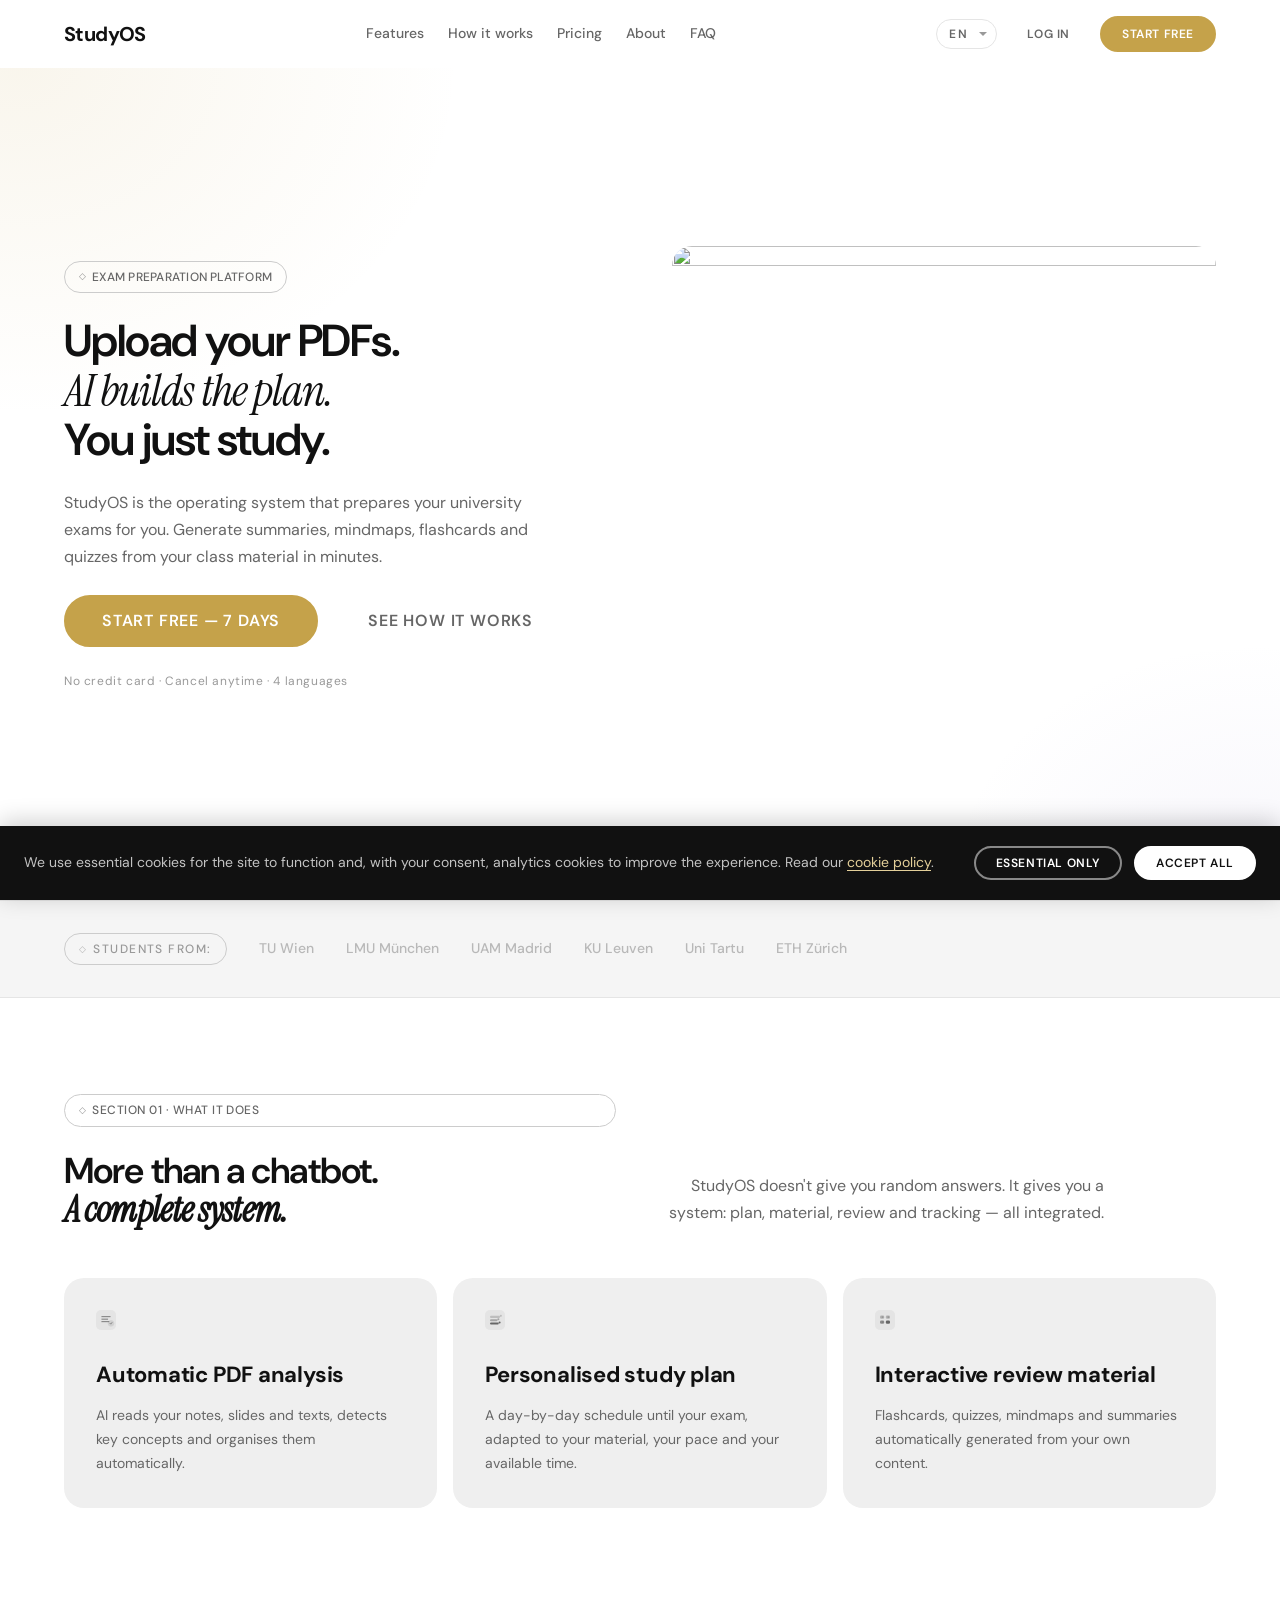
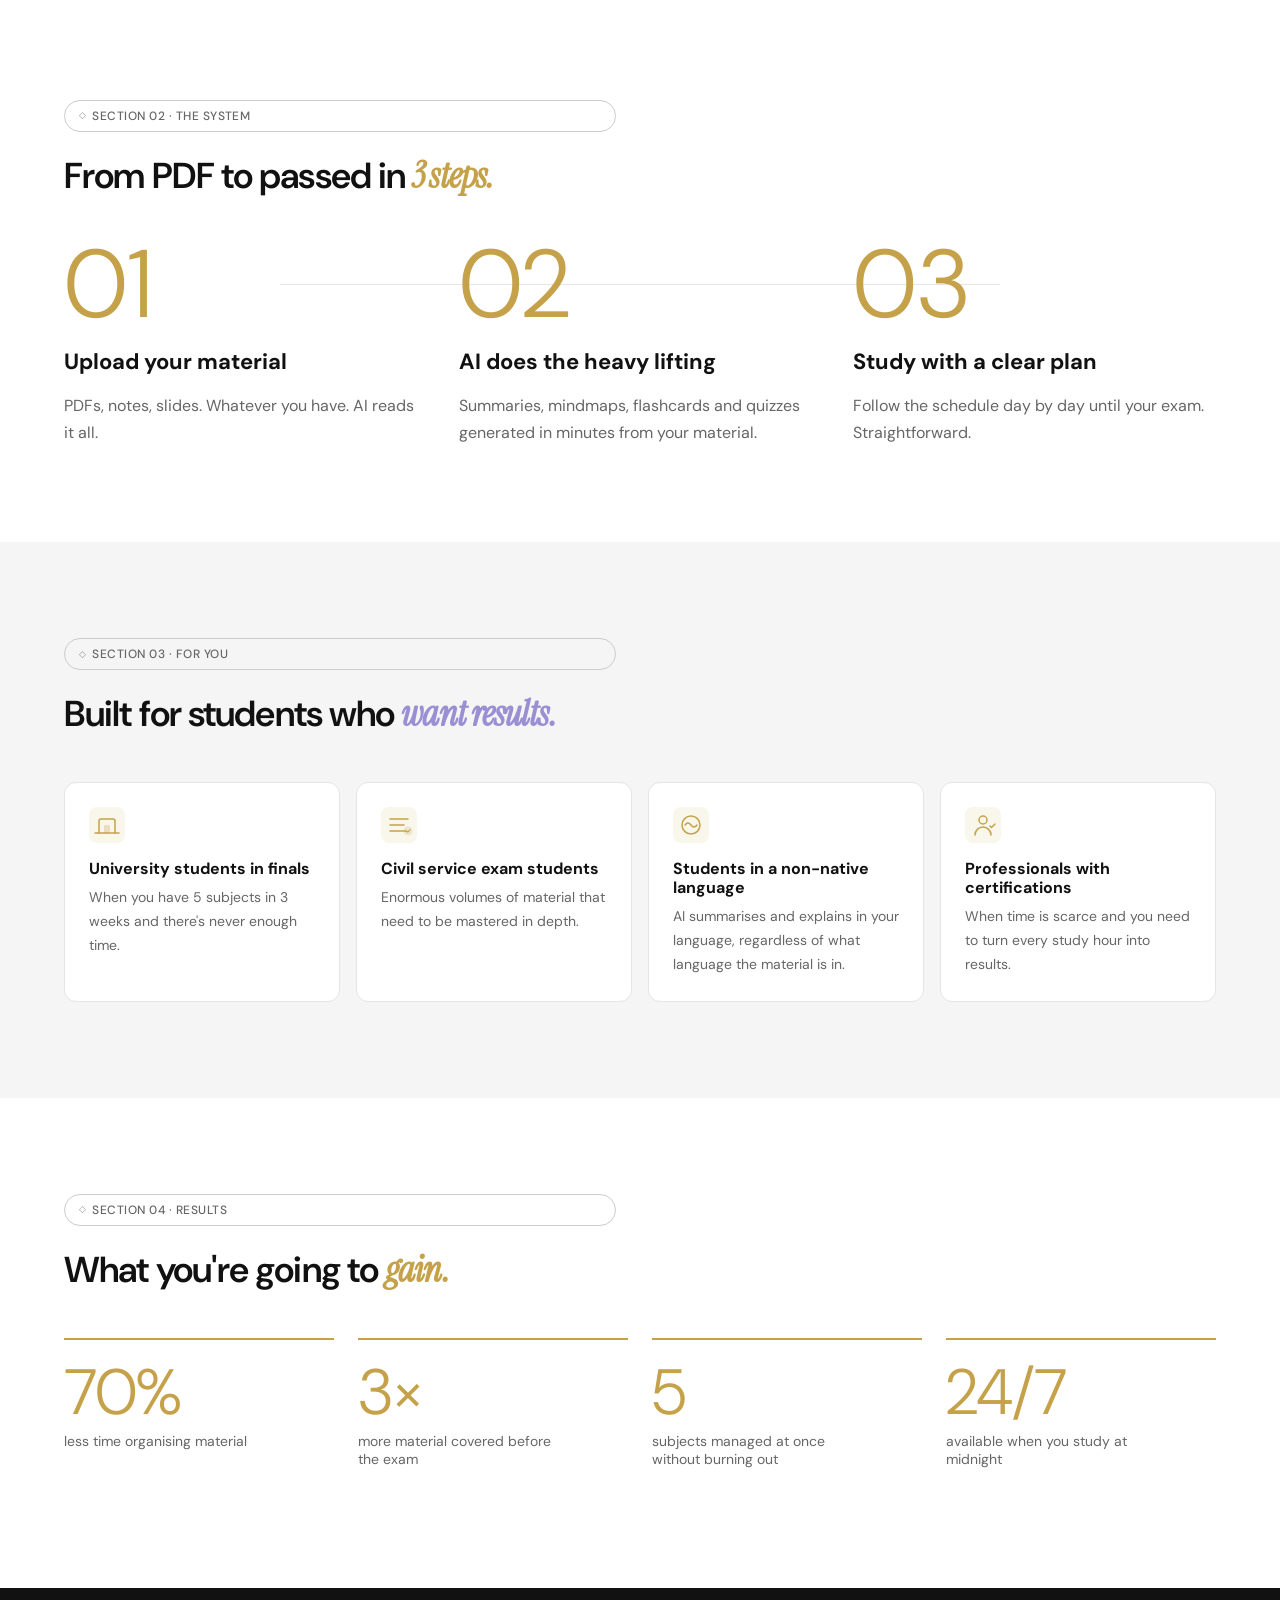
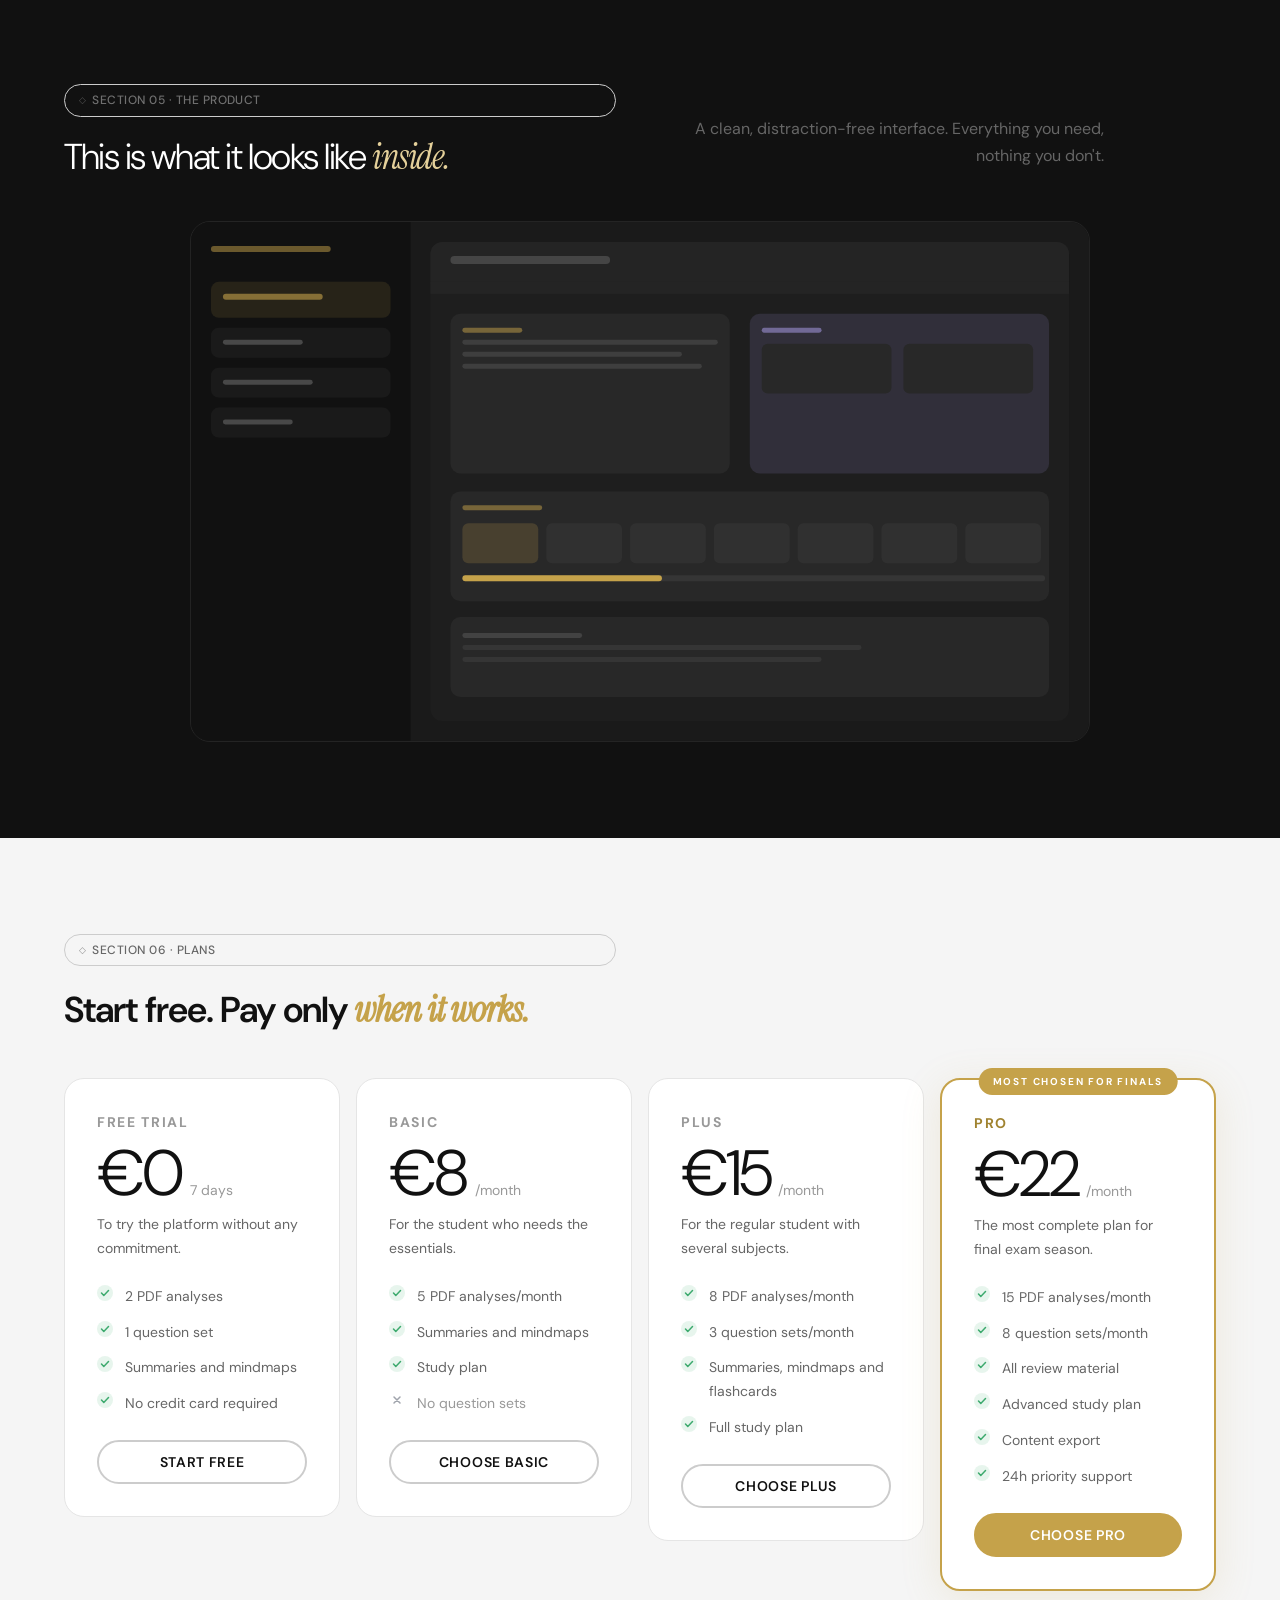
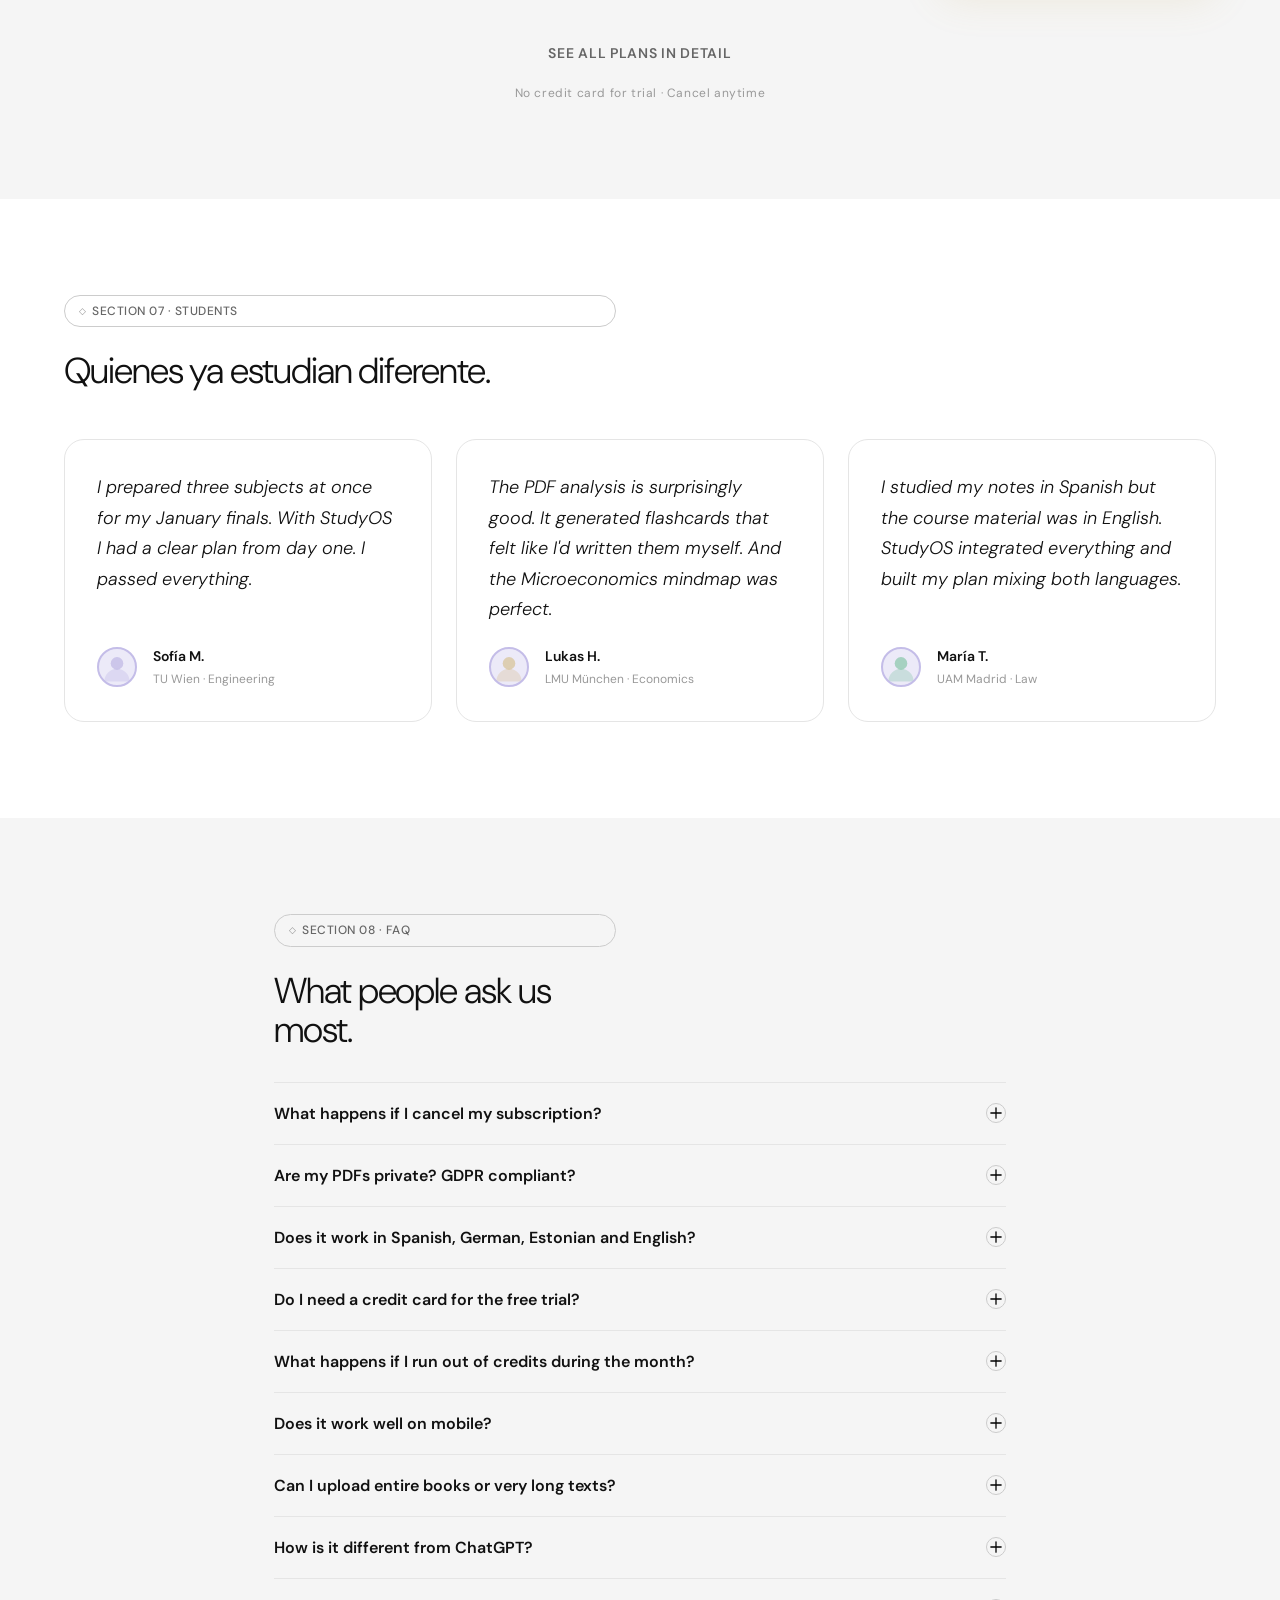
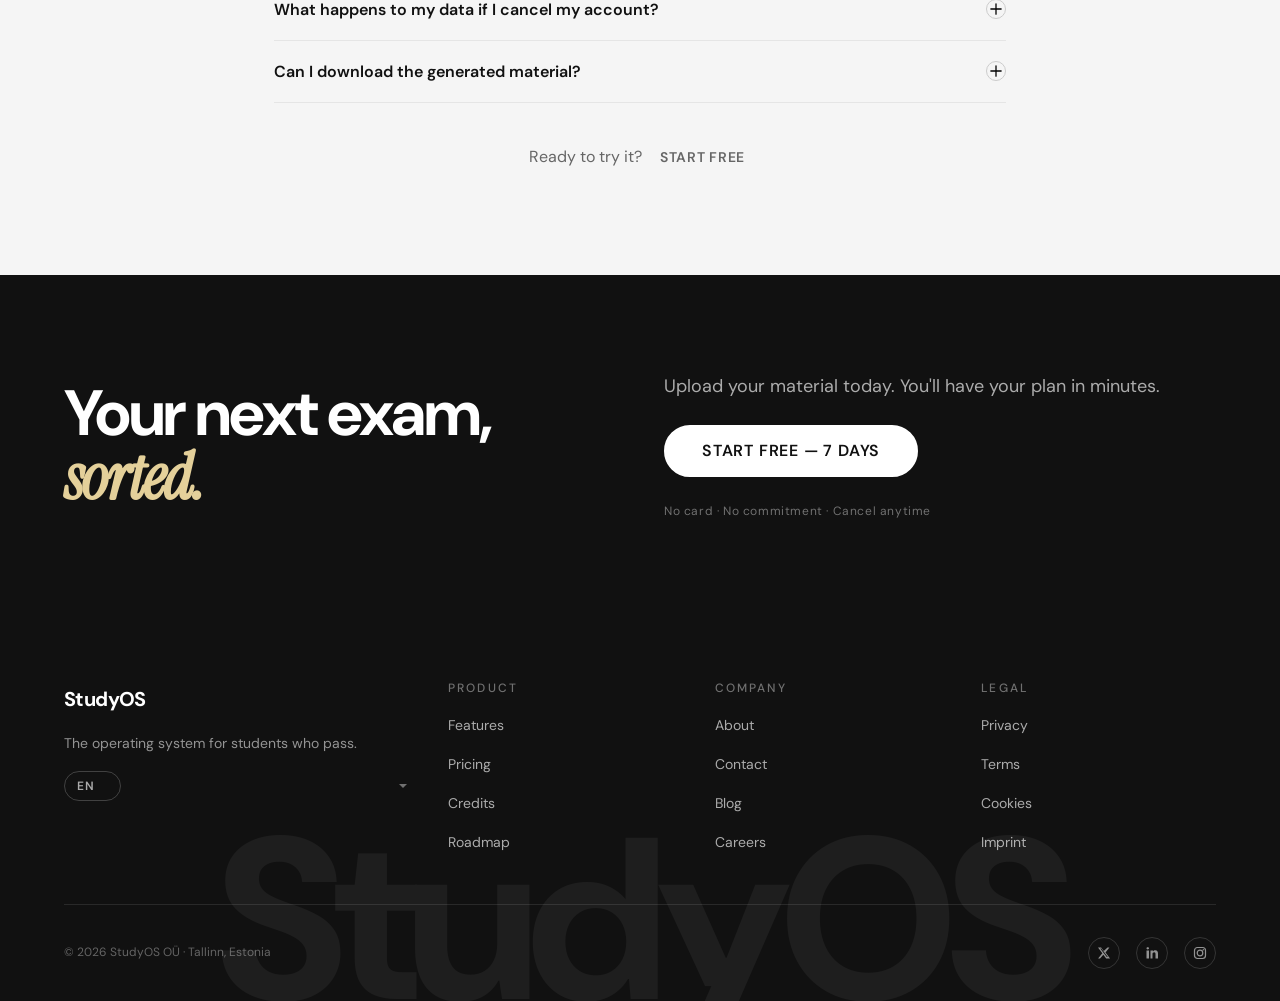
==== commit ac564bc1: "Rediseño SONIC: tipografía bold, hero 2-col, section-headers 2-col, CTA oscuro - tokens: fondo blanc" ====
--- a/index.html
+++ b/index.html
@@ -246,8 +246,8 @@
       </div>
       <div class="how-step">
         <span class="how-step__number" aria-hidden="true" data-i18n="how.step3_number">03</span>
-        <h3 class="how-step__title" data-i18n="how.step3_title">Estudiá con un plan claro</h3>
-        <p data-i18n="how.step3_desc">Seguí el cronograma día a día hasta tu examen. Sin vueltas.</p>
+        <h3 class="how-step__title" data-i18n="how.step3_title">Estudia con un plan claro</h3>
+        <p data-i18n="how.step3_desc">Sigue el cronograma día a día hasta tu examen. Sin vueltas.</p>
       </div>
     </div>
   </div>
@@ -669,21 +669,23 @@
 
 <!-- ─── CTA FINAL ─────────────────────────────────────────────── -->
 <section class="cta-band" aria-labelledby="cta-final-title">
-  <div class="container" style="text-align:center;max-width:680px">
+  <div class="container">
     <h2 id="cta-final-title">
       <span data-i18n="cta_final.title">Tu próximo examen,</span>
       <em data-i18n="cta_final.title_em"> resuelto.</em>
     </h2>
-    <p data-i18n="cta_final.subtitle">Sube tu material hoy. En minutos tenés el plan.</p>
-    <a href="pricing.html#trial"
-       class="btn btn-white btn-xl"
-       data-i18n="cta_final.cta"
-       data-cta-location="cta_band"
-       data-track="cta_click"
-       data-track-props='{"location":"cta_band"}'>
-      Empezar gratis — 7 días
-    </a>
-    <span class="trust-text" data-i18n="cta_final.trust">Sin tarjeta · Sin compromiso · Cancela cuando quieras</span>
+    <div class="cta-band__right">
+      <p data-i18n="cta_final.subtitle">Sube tu material hoy. En minutos tienes el plan.</p>
+      <a href="pricing.html#trial"
+         class="btn btn-white btn-lg"
+         data-i18n="cta_final.cta"
+         data-cta-location="cta_band"
+         data-track="cta_click"
+         data-track-props='{"location":"cta_band"}'>
+        Empezar gratis — 7 días &rsaquo;
+      </a>
+      <span class="trust-text" data-i18n="cta_final.trust">Sin tarjeta · Sin compromiso · Cancela cuando quieras</span>
+    </div>
   </div>
 </section>
 
--- a/css/tokens.css
+++ b/css/tokens.css
@@ -6,9 +6,9 @@
 :root {
 
   /* ─── BACKGROUNDS ──────────────────────────────────────────── */
-  --bg:          #F9F8F6;   /* Fondo principal — blanco cálido (SONIC-style) */
-  --bg-alt:      #F0EFEC;   /* Variante sección alternada — gris muy suave */
-  --surface:     #E8E7E3;   /* Superficies / cards */
+  --bg:          #FFFFFF;   /* Fondo principal — blanco puro */
+  --bg-alt:      #F5F5F5;   /* Variante sección alternada */
+  --surface:     #EFEFEF;   /* Superficies / cards */
   --surface-2:   #FFFFFF;   /* Cards elevadas, modales */
   --dark:        #111111;   /* Footer y fondos oscuros */
   --white:       #FFFFFF;
@@ -26,13 +26,13 @@
   --lavender-bg:     #ECEAF8;   /* Fondo sección features */
 
   /* ─── BORDERS ──────────────────────────────────────────────── */
-  --border:        #DDDBD7;   /* Borde sutil claro */
-  --border-strong: #B8B5B0;   /* Borde marcado claro */
+  --border:        #E5E5E5;   /* Borde sutil claro */
+  --border-strong: #CCCCCC;   /* Borde marcado claro */
 
   /* ─── TEXT ─────────────────────────────────────────────────── */
   --text:   #111111;   /* Texto principal — near-black */
-  --text-2: #4A4845;   /* Texto secundario */
-  --text-3: #8A8885;   /* Texto terciario, labels, placeholders */
+  --text-2: #666666;   /* Texto secundario */
+  --text-3: #999999;   /* Texto terciario, labels, placeholders */
 
   /* ─── FUNCTIONAL ─────────────────────────────────────────── */
   --success: #3DAA6E;
--- a/css/base.css
+++ b/css/base.css
@@ -29,18 +29,18 @@
 
 /* ─── TIPOGRAFÍA BASE ────────────────────────────────────────── */
 h1, h2, h3, h4, h5, h6 {
-  line-height: var(--lh-tight);
-  letter-spacing: -0.03em;
-  font-weight: 300;
+  line-height: 1.1;
+  letter-spacing: -0.025em;
+  font-weight: 600;
   color: var(--text);
 }
 
-h1 { font-size: clamp(2.75rem, 6vw, var(--fs-6xl)); line-height: 0.9; }
-h2 { font-size: clamp(2rem, 4vw, var(--fs-4xl)); line-height: 0.95; }
-h3 { font-size: clamp(1.25rem, 2vw, var(--fs-2xl)); line-height: 1.1; }
-h4 { font-size: var(--fs-xl); font-weight: 400; }
-h5 { font-size: var(--fs-base); font-weight: 500; }
-h6 { font-size: var(--fs-sm); font-weight: 500; }
+h1 { font-size: clamp(2.25rem, 5vw, var(--fs-4xl)); line-height: 1.05; }
+h2 { font-size: clamp(1.75rem, 3.5vw, var(--fs-3xl)); line-height: 1.1; }
+h3 { font-size: clamp(1.2rem, 2vw, var(--fs-xl)); line-height: 1.2; }
+h4 { font-size: var(--fs-lg); font-weight: 600; }
+h5 { font-size: var(--fs-base); font-weight: 600; }
+h6 { font-size: var(--fs-sm); font-weight: 600; }
 
 p {
   color: var(--text-2);
--- a/css/components.css
+++ b/css/components.css
@@ -458,21 +458,29 @@
 
 /* ─── SECTION HEADER PATTERN ─────────────────────────────────── */
 .section-header {
+  display: grid;
+  grid-template-columns: 1fr 1fr;
+  gap: var(--sp-3) var(--sp-12);
   margin-bottom: var(--sp-12);
+  align-items: end;
 }
 
 .section-header .label {
-  display: block;
-  margin-bottom: var(--sp-4);
+  grid-column: 1;
+  grid-row: 1;
+  display: inline-flex;
+  margin-bottom: var(--sp-3);
 }
 
 .section-header h2 {
+  grid-column: 1;
+  grid-row: 2;
   font-family: var(--font-sans);
-  font-weight: 300;
-  font-size: clamp(2rem, 4.5vw, var(--fs-4xl));
-  letter-spacing: -0.04em;
-  line-height: 0.92;
-  margin-bottom: var(--sp-4);
+  font-weight: 600;
+  font-size: clamp(1.75rem, 3.5vw, var(--fs-3xl));
+  letter-spacing: -0.025em;
+  line-height: 1.1;
+  margin-bottom: 0;
 }
 
 .section-header h2 em {
@@ -481,9 +489,15 @@
 }
 
 .section-header p {
-  font-size: var(--fs-lg);
-  color: var(--text-2);
-  max-width: 56ch;
+  grid-column: 2;
+  grid-row: 1 / 3;
+  align-self: end;
+  font-size: var(--fs-base);
+  color: var(--text-2);
+  line-height: var(--lh-relaxed);
+  max-width: 40ch;
+  text-align: right;
+  padding-bottom: 4px;
 }
 
 /* ─── MODAL ──────────────────────────────────────────────────── */
--- a/css/sections.css
+++ b/css/sections.css
@@ -35,10 +35,9 @@
 }
 
 .hero .container {
-  display: flex;
-  flex-direction: column;
-  align-items: center;
-  text-align: center;
+  display: grid;
+  grid-template-columns: 1fr 1fr;
+  align-items: center;
   gap: var(--sp-16);
   position: relative;
   z-index: 1;
@@ -47,61 +46,56 @@
 .hero__content {
   display: flex;
   flex-direction: column;
-  align-items: center;
+  align-items: flex-start;
   gap: var(--sp-6);
-  max-width: 820px;
-  width: 100%;
 }
 
 .hero__label {
   font-size: var(--fs-xs);
   font-weight: 500;
-  letter-spacing: var(--ls-widest);
-  text-transform: uppercase;
-  color: var(--text-3);
+  letter-spacing: 0.02em;
+  color: var(--text-2);
 }
 
 .hero__title {
   font-family: var(--font-sans);
-  font-size: clamp(3.5rem, 9vw, 112px);
-  font-weight: 300;
-  line-height: 0.86;
-  letter-spacing: -0.05em;
+  font-size: clamp(2rem, 3.5vw, 52px);
+  font-weight: 600;
+  line-height: 1.1;
+  letter-spacing: -0.025em;
   color: var(--text);
 }
 
 .hero__title em {
   font-family: var(--font-serif);
   font-style: italic;
-  color: var(--accent);
+  color: var(--text);
   font-weight: 400;
 }
 
 .hero__subtitle {
-  font-size: var(--fs-lg);
+  font-size: var(--fs-base);
   color: var(--text-2);
   line-height: var(--lh-relaxed);
-  max-width: 52ch;
+  max-width: 44ch;
 }
 
 .hero__actions {
   display: flex;
   align-items: center;
-  justify-content: center;
-  gap: var(--sp-4);
+  gap: var(--sp-3);
   flex-wrap: wrap;
 }
 
 .hero__trust {
   font-size: var(--fs-xs);
   color: var(--text-3);
-  letter-spacing: var(--ls-wide);
 }
 
 .hero__illustration {
   width: 100%;
-  max-width: 860px;
-  margin-inline: auto;
+  border-radius: var(--r-xl);
+  overflow: hidden;
 }
 
 .hero__illustration img,
@@ -151,53 +145,60 @@
 
 /* ─── FEATURES (Sección 01) ──────────────────────────────────── */
 .features-section {
-  background: var(--lavender-bg);
+  background: var(--bg);
   padding-block: var(--sp-24);
 }
 
-.features-section .section-header h2 em {
-  font-style: italic;
-  color: var(--lavender);
-}
-
 .features-grid {
   display: grid;
   grid-template-columns: repeat(3, 1fr);
-  gap: var(--sp-6);
+  gap: var(--sp-4);
 }
 
 .feature-card {
-  background: var(--surface-2);
+  background: var(--surface);
   border-radius: var(--r-xl);
   padding: var(--sp-8);
-  border: 1px solid rgba(155,143,212,0.2);
-  transition: box-shadow var(--duration) var(--ease), transform var(--duration) var(--ease);
+  border: none;
+  display: flex;
+  flex-direction: column;
+  gap: var(--sp-4);
+  transition: box-shadow var(--duration) var(--ease);
 }
 
 .feature-card:hover {
-  box-shadow: 0 8px 32px rgba(155,143,212,0.15);
-  transform: translateY(-3px);
+  box-shadow: var(--shadow-md);
+}
+
+.feature-card__icon-wrap {
+  width: 44px;
+  height: 44px;
+  border-radius: var(--r-pill);
+  background: var(--surface-2);
+  border: 1px solid var(--border);
+  display: flex;
+  align-items: center;
+  justify-content: center;
+  flex-shrink: 0;
 }
 
 .feature-card__icon {
-  width: 48px;
-  height: 48px;
-  margin-bottom: var(--sp-5);
-  color: var(--lavender);
+  width: 20px;
+  height: 20px;
+  color: var(--text-2);
 }
 
 .feature-card__title {
-  font-family: var(--font-sans);
-  font-size: var(--fs-lg);
+  font-size: var(--fs-xl);
   font-weight: 700;
   color: var(--text);
-  margin-bottom: var(--sp-3);
-  letter-spacing: 0;
-  line-height: var(--lh-snug);
+  letter-spacing: -0.01em;
+  line-height: 1.2;
+  margin-top: var(--sp-4);
 }
 
 .feature-card p {
-  font-size: var(--fs-base);
+  font-size: var(--fs-sm);
   color: var(--text-2);
   line-height: var(--lh-relaxed);
 }
@@ -503,35 +504,48 @@
 
 /* ─── CTA BAND (final) ───────────────────────────────────────── */
 .cta-band {
-  background: var(--accent);
-  padding-block: var(--sp-20);
-  text-align: center;
+  background: var(--dark);
+  padding-block: var(--sp-24);
+}
+
+.cta-band .container {
+  display: grid;
+  grid-template-columns: 1fr 1fr;
+  gap: var(--sp-12);
+  align-items: center;
 }
 
 .cta-band h2 {
   font-family: var(--font-sans);
-  font-weight: 300;
-  font-size: clamp(2.5rem, 5.5vw, var(--fs-5xl));
-  letter-spacing: -0.04em;
-  line-height: 0.92;
+  font-weight: 700;
+  font-size: clamp(2.5rem, 5vw, var(--fs-5xl));
+  letter-spacing: -0.03em;
+  line-height: 1.0;
   color: var(--white);
-  margin-bottom: var(--sp-4);
+  margin-bottom: 0;
 }
 
 .cta-band h2 em {
   font-family: var(--font-serif);
   font-style: italic;
+  color: var(--accent-light);
+}
+
+.cta-band__right {
+  display: flex;
+  flex-direction: column;
+  gap: var(--sp-6);
+  align-items: flex-start;
 }
 
 .cta-band p {
   font-size: var(--fs-lg);
-  color: rgba(255,255,255,0.85);
-  margin-bottom: var(--sp-8);
+  color: rgba(255,255,255,0.65);
+  line-height: var(--lh-relaxed);
 }
 
 .cta-band .trust-text {
-  color: rgba(255,255,255,0.6);
-  margin-top: var(--sp-4);
+  color: rgba(255,255,255,0.4);
   display: block;
 }
 
--- a/css/responsive.css
+++ b/css/responsive.css
@@ -12,8 +12,15 @@
   .btn-nav-ghost { display: none; }
   .nav-hamburger { display: flex; }
 
-  /* Hero: ya es flex-col centrado, solo ajustar illustration */
-  .hero__illustration { max-width: 480px; }
+  /* Hero: stack vertical */
+  .hero .container {
+    grid-template-columns: 1fr;
+    gap: var(--sp-10);
+  }
+  .hero__content { align-items: center; text-align: center; }
+  .hero__subtitle { max-width: 100%; }
+  .hero__actions { justify-content: center; }
+  .hero__illustration { max-width: 480px; margin-inline: auto; }
 
   /* Features: 2 columns */
   .features-grid { grid-template-columns: repeat(2, 1fr); }
@@ -63,8 +70,21 @@
   .container { padding-inline: var(--sp-5); }
 
   /* Section header */
-  .section-header { margin-bottom: var(--sp-8); }
-  .section-header p { font-size: var(--fs-base); }
+  .section-header {
+    grid-template-columns: 1fr;
+    margin-bottom: var(--sp-8);
+  }
+  .section-header .label { grid-row: auto; }
+  .section-header h2 { grid-row: auto; }
+  .section-header p {
+    grid-column: 1;
+    grid-row: auto;
+    text-align: left;
+    padding-top: var(--sp-3);
+  }
+
+  /* CTA band */
+  .cta-band .container { grid-template-columns: 1fr; gap: var(--sp-8); }
 
   /* Hero */
   .hero {
